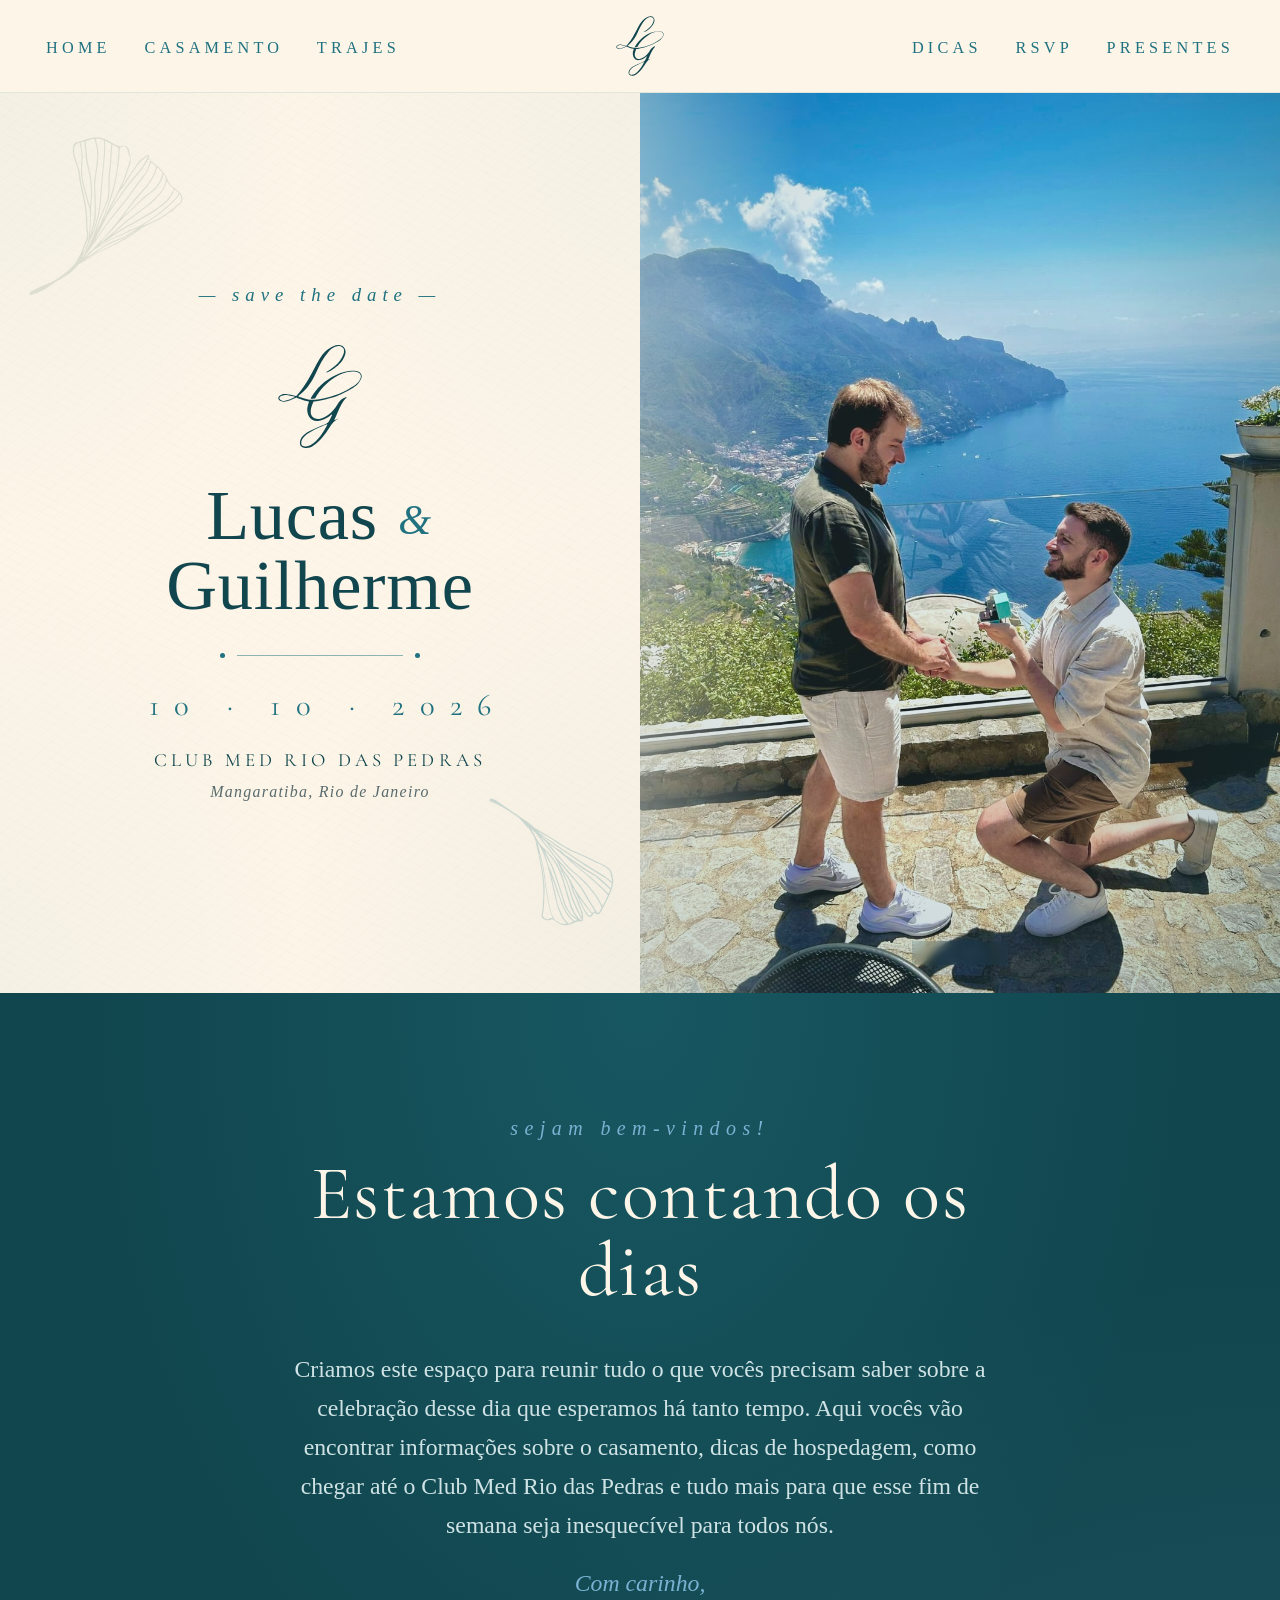
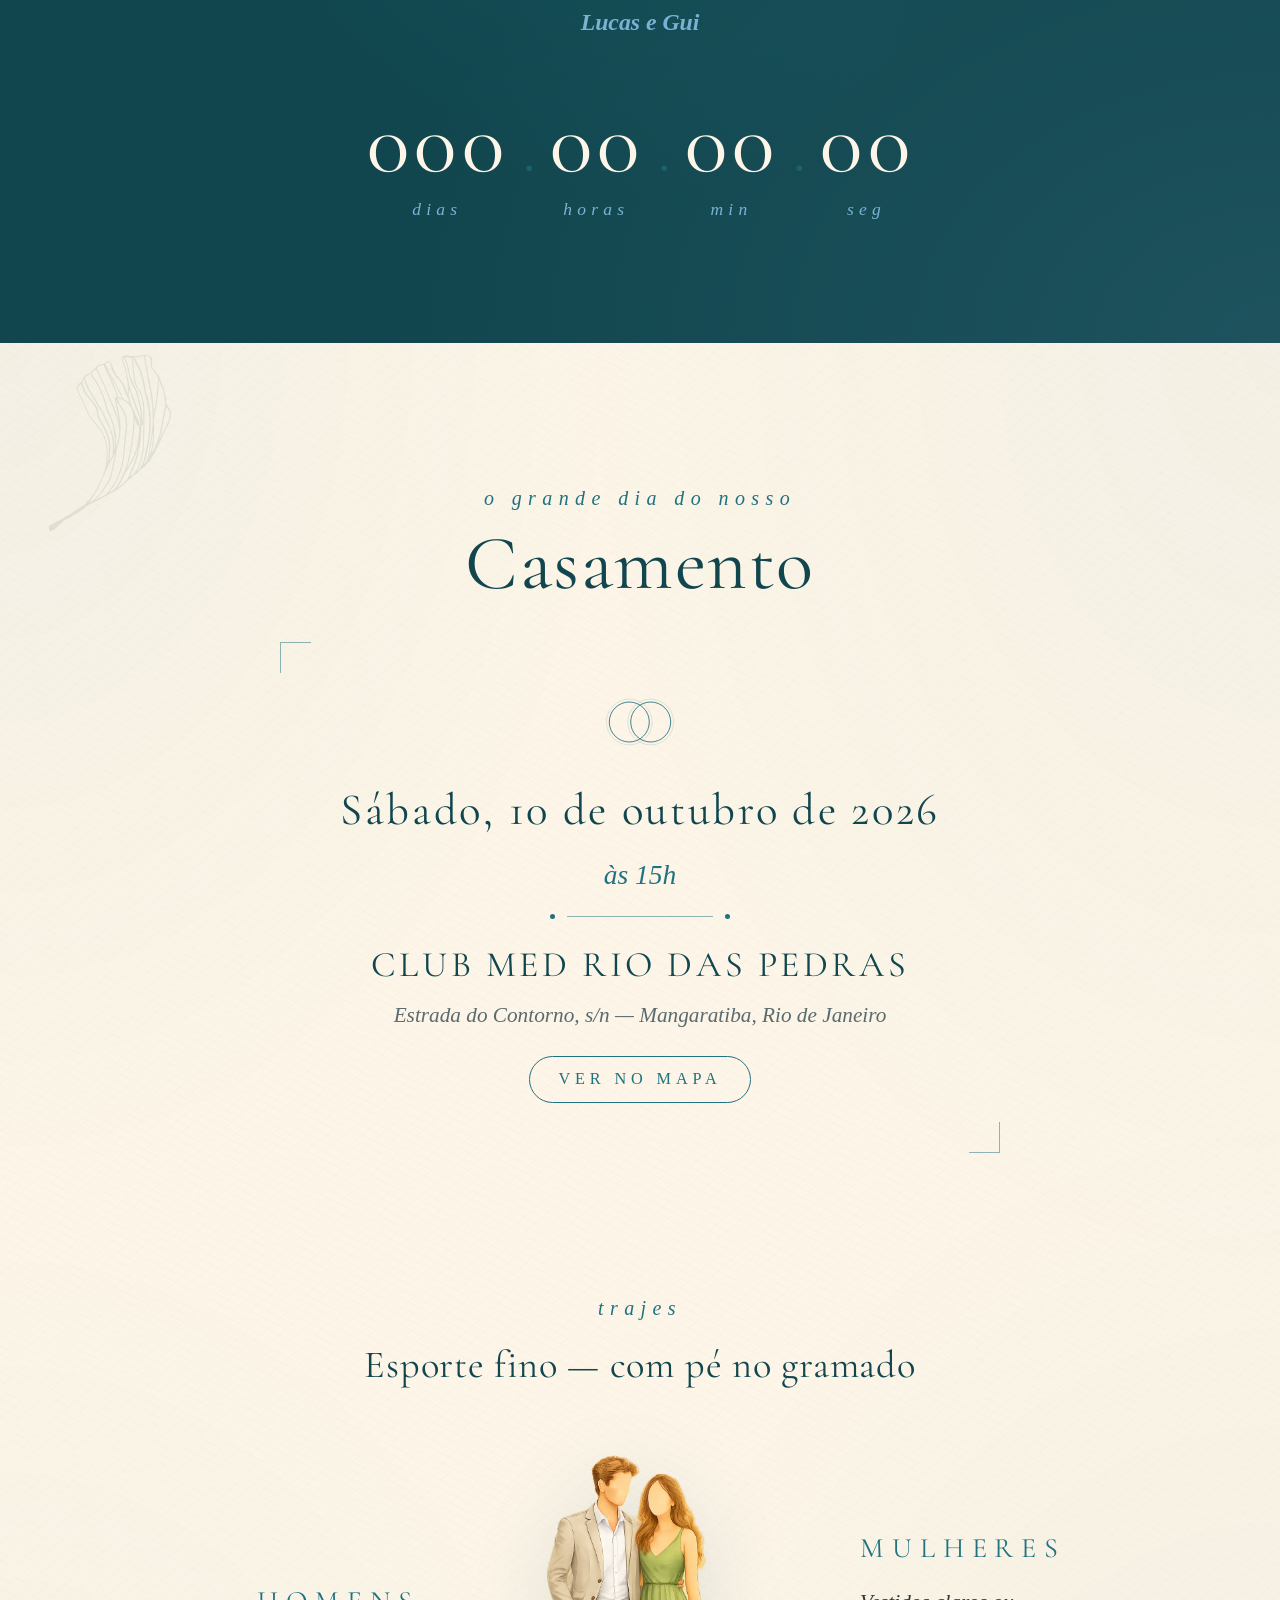
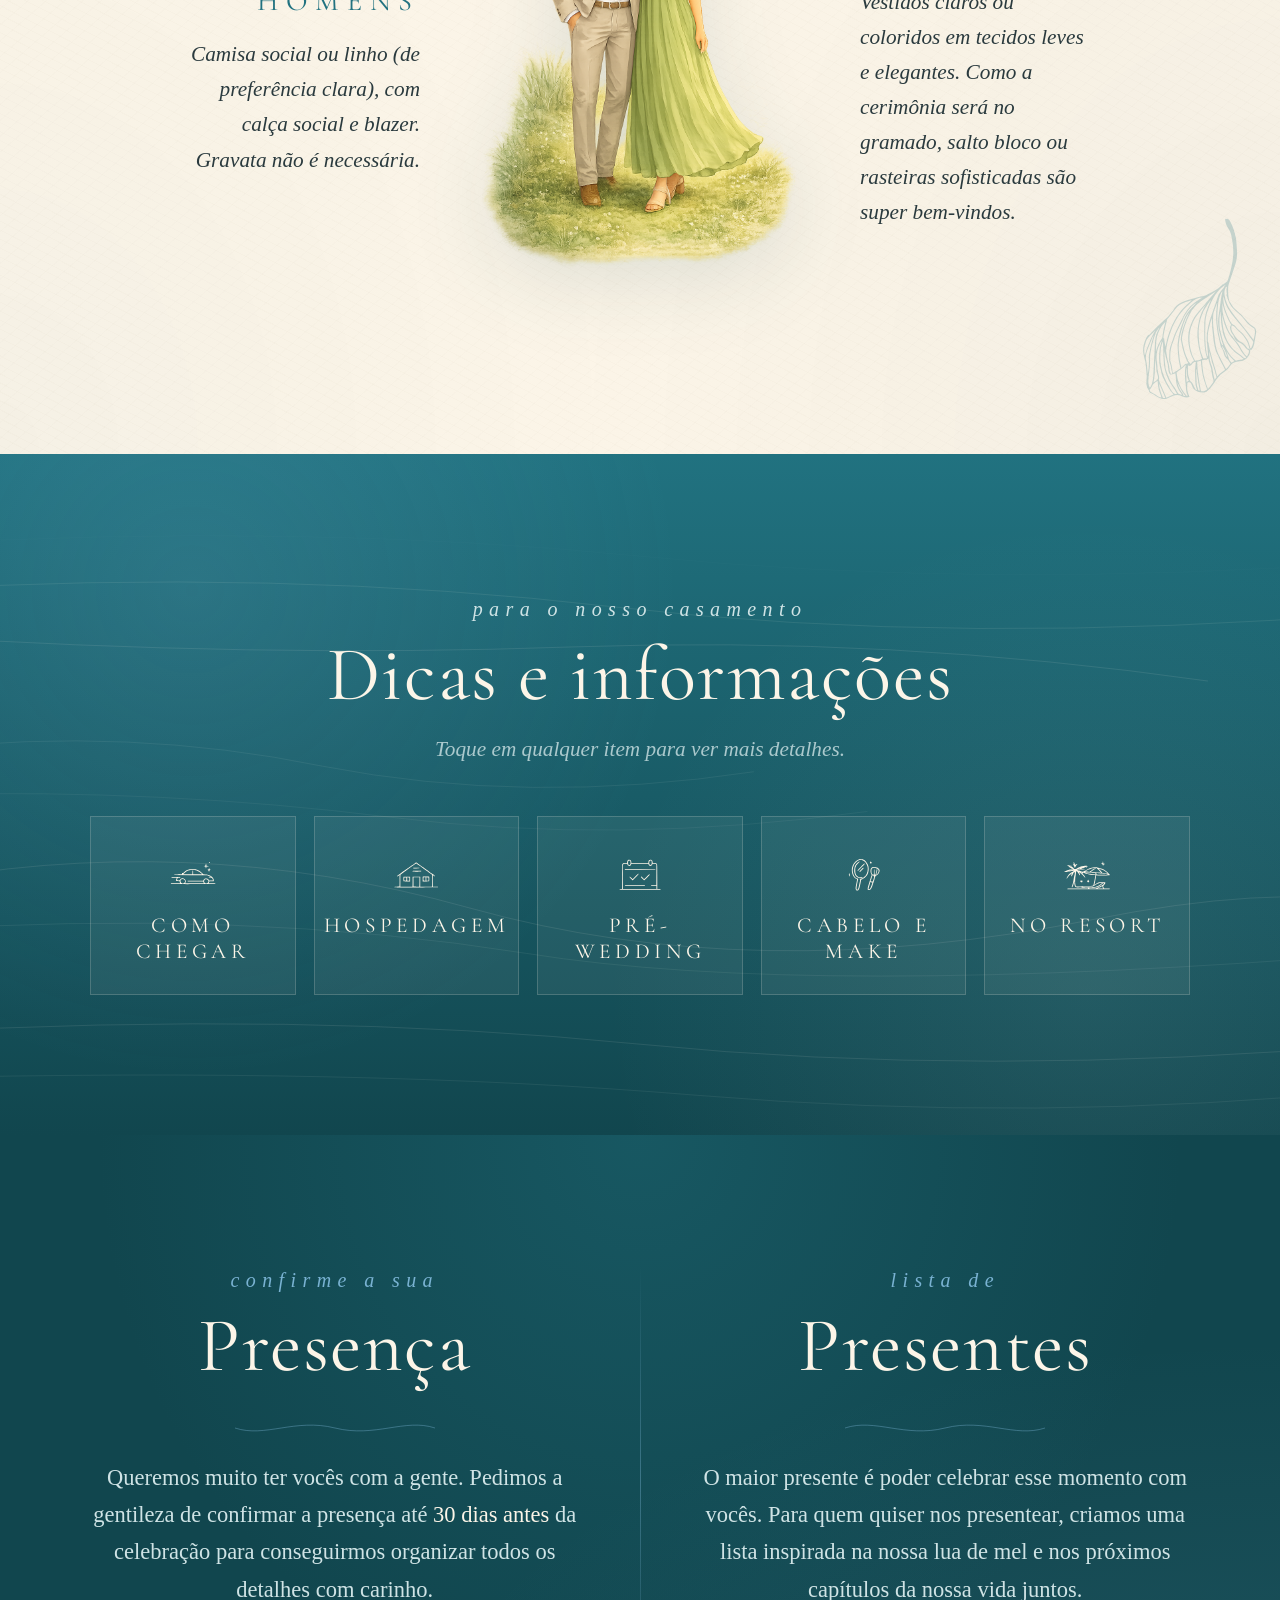
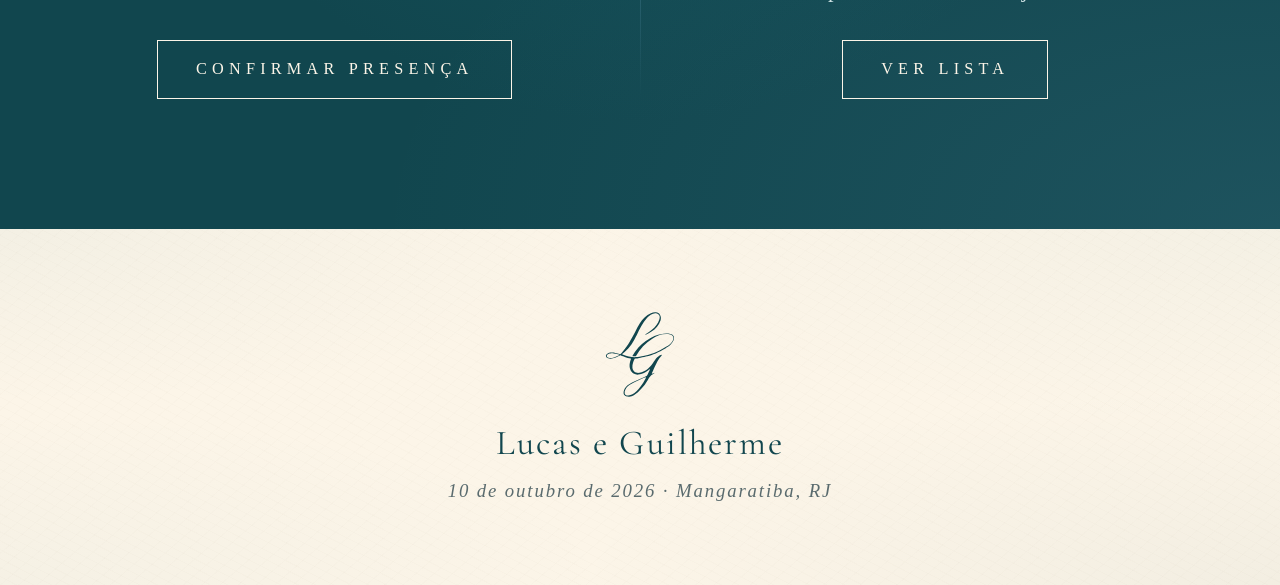
==== index.html @ 747adc63 "Trajes homens: blazer passa a fazer parte do traje Ajusta texto para "calca social e blazer"; blazer" ====
<!DOCTYPE html>
<html lang="pt-BR">
<head>
<meta charset="UTF-8">
<meta name="viewport" content="width=device-width, initial-scale=1.0">
<meta name="robots" content="noindex, nofollow">
<title>Lucas e Guilherme · 10.10.2026</title>
<link rel="preconnect" href="https://fonts.googleapis.com">
<link rel="preconnect" href="https://fonts.gstatic.com" crossorigin>
<link href="https://fonts.googleapis.com/css2?family=Cormorant+Garamond:ital,wght@0,300;0,400;0,500;0,600;0,700;1,300;1,400&family=Italiana&display=swap" rel="stylesheet">
<link rel="stylesheet" href="styles.css">
</head>
<body>

<!-- ============== NAV ============== -->
<nav class="nav">
  <div class="nav-inner">
    <div class="nav-left">
      <a href="#home">Home</a>
      <a href="#casamento">Casamento</a>
      <a href="#trajes">Trajes</a>
    </div>
    <a href="#home" class="nav-monogram" aria-label="Lucas e Guilherme">
      <img src="imgs/monogram.svg" alt="LG" class="nav-mono-img">
    </a>
    <div class="nav-right">
      <a href="#dicas">Dicas</a>
      <a href="#rsvp">RSVP</a>
      <a href="/presentes">Presentes</a>
    </div>
  </div>
</nav>

<!-- ============== HERO (split layout: texto à esquerda, foto à direita) ============== -->
<section id="home" class="hero">

  <div class="hero-text paper">
    <svg class="leaf hero-leaf-1" viewBox="0 0 177.8 148.1" aria-hidden="true"><!-- Generator: Adobe Illustrator 30.1.0, SVG Export Plug-In . SVG Version: 2.1.1 Build 136)  -->
  <path fill="currentColor" d="M99.5,0c4.4.3,10.3,2.7,13.8,5.8l7.7,6.9c4,3.6,9.3,1.2,11.3,4.4s1.1,3.8,1.1,5.1-.4.6-.5.7.3.3.4.4c.3,5.7.4,7.8-2.5,12.9l-5.3,9.1c-1,1.7-2.1,3.4-3.2,5l-4.1,6c1.8-1.1,3-2.5,4.3-3.9l3.5-3.6,4.7-4.5,6.2-6c2.4-2.3,5-4.5,8-6l4.9-2.4c.9-.5,2.7-.4,2.9.6-.2,1.4-1.4,3.3-.4,4.6l6.4,7.7c2.1,2.5,3.5,5.5,5.1,8.3s2.1,4.8,2.4,7.3c1.2,9.6,6.8,10.6,10.7,18.3l.7,2.2v2.6c-.3,2.1-1.4,4.8-3.7,5.7s-4.8,2.4-7.1,3.8-4.3,2-6.5,3.1c-7.3,3.6-15,5.5-22.9,7s-8,2.4-11.9,4.1c-9.3,4.1-20.9,7.9-30.8,10.2l-9.1,2.1c-5,1.2-9.8,2.6-14.7,4.5s-7.3,2.6-11.1,3.8-3.1,1.3-4.5,2.2l-5.4,3.7c-5.1,3.4-18.4,6.9-25.9,10.3-6.7,3-13.6,4.9-20.9,5.4-1,0-2.1.6-3,0-.4-.6.7-2.9,2.2-3.3,5.1-1.5,10.1-2.5,15.3-3.6l7-1.4c2.7-.5,5.3-1.4,7.8-2.4l5.5-2.4c2.2-.9,4.2-2,6.2-3.1,4.1-2.2,9.8-5.8,12.6-9.5s2.6-3.1,4-4.7,1.4-2.1,2.1-3.1l6.6-10.1c.8-1.3,1.6-2.7,2.2-4.1s.5-3.8.7-5.8c.8-8,2.8-13.7,3.4-22.3s.4-17.1.4-25.8.2-6.5.4-10.1l.4-6.2-1.2-9.8c-.5-4.2-.8-8.1.4-12.2s2.5-5.8,5.4-6.1c5.2-.7,10.2-.4,15.1-1.6h2.6ZM84.6,76.6l1.9-8.3.9-4.8,2.3-13.1c1.4-7.8,5.8-16.6,8.2-24.8l1.3-4.7c1-3.7,1.7-7.4,1.6-11.2l-.3-8.2c-1.4-.2-2.9-.2-4.4,0l-4.8.7c0,.5-.5,1.3-.6,1.8l-1.4,11.5c-.8,6.5-.7,12.8-.6,19.3s-.7,12.6-1.8,18.9-3,10.7-4.3,16.1l-2,8.5-1.3,4.8-1.9,8c-.7,2.8-1.8,5.3-2.2,8.2,4-7.8,7.6-14.3,9.4-22.7ZM77.4,97.8c2-2.4,3.3-4.9,4.7-7.5s3.4-6,4.9-9.2,3.2-6.9,4.3-10.5l4.3-14.9,6.1-19.6,3.4-11c2.1-6.6,3.9-13.1,4.7-20-2.2-1.7-4.9-2.9-7.8-3.2-.4,7.5.8,10.6-1.3,18.1s-2.2,8.4-3.8,12.5c-7.8,19.5-5.7,20-9.7,38.7s-2.7,11.6-5.1,17.1l-4.6,9.6ZM80.8,65.2c0,1.7.3,3.2.5,4.9l1.4-5c.7-2.4,1.4-4.6,2-7,2-8.3,2.9-16.7,2.7-25.3s-.3-9.9.3-14.9l.9-7.9.9-7.8-3.7.3c-.5,3.8,0,7.8-.6,11.4s-2,9-3.3,13.5-.8,3.7-1.2,5.5c-1.1,5-1.1,8.5-.9,13.6l1,18.7ZM68.4,110.2c1.3-1.8,2.5-3.4,3.4-5.3,2.8-6.8,4.7-13.8,6.3-21s2.6-8.9,1.7-16.5l-.3-2.4-.4-8.4-.3-6.5c-.2-4.2-.6-8.2-.1-12.4s1.6-8.7,2.7-13c1.8-6.8,3.3-11.2,3-18.4s0-2.3,0-3.7c-.8,0-2.1,0-2.9.3-4.9,2-5.1,9.6-4.7,14.1s.7,7.4,1.3,11.2,0,4.7-.2,7l-.4,8.2c0,1.9,0,3.7,0,5.6.2,11.1.4,24.6-2.2,35.4-1.1,4.7-1.4,9.3-1.9,14s-2.4,5.9-4.1,8.4-3.8,5.7-5.6,8.9c2-1.5,3.2-3.5,4.7-5.5ZM69.3,112.3l3.7-4.6c.7-.9,1.2-1.8,1.9-2.7l2-2.7,2.1-3,8.3-13.3,4.9-7.3,5.5-8.1c2.6-3.8,4.5-7.7,5.5-12.2l3.1-13.9c.6-2.8,1.6-5.3,2.6-7.9,3.1-8.9,4.6-16.8,7.6-25.9-1.7-1.8-3.6-3.6-5.6-5.1-.8,5.9-1.9,11.2-3.7,16.6l-2.7,8.6-2.1,6.5-1.7,5.3-6.1,20.9c-2,6.8-3.5,12.1-6.7,18.5l-1.3,2.5-4.6,8.3c-3.2,5.8-8.5,12.2-12.1,17.9-.8.7-1.4,1.4-2.1,2.3l-6.1,7.4c2.9-1.5,4.4-4.2,6.2-6.5l1.2-1.6ZM83.6,95c4.2-4.9,7.9-9.7,11.4-14.9l8.3-14,5.6-10.4c3.1-5.8,5.6-11.9,7.8-18.1l1.8-5.4,1.4-4.3,2.6-8.3c.8-2.5.5-3.7-1.3-5.2l-3.6-2.9c-1.2,3.5-2.2,7-3.1,10.6s-2.7,9.5-4.2,14.2l-2.4,7.5c-.5,1.6-.8,3.3-1.2,5l-1.7,7.8c-.7,3.3-1.5,6.6-3.2,9.6s-1,1.9-1.6,2.8l-7.6,11.1-7.4,10.9c-.3,1.5-1.8,2.3-1.7,3.9ZM107.8,67.2c.5-.6.9-1,1.3-1.5,1.6-1.7,2.7-3.8,4.3-5.6l2.7-3.2c4.7-5.6,11.2-16.9,14.8-23.5s1.4-4.9,1.3-7.5c-.2-4.7.4-2.5-.7-7.2s-4.5-2.3-6.9-2.5c-1.4,5.9-3.2,11.3-5.1,16.9-4.1,12.3-9.1,23.5-15.8,34.6l-1.2,1.9-5.7,9.4-4.5,7c1.9-1.7,3.2-3.8,4.6-5.8s3.1-4,4.8-6l2.2-2.6,3.6-4.3ZM101,77.2l10.9-10.1,3.4-3.1,8.8-7.8c7.3-6.5,23.6-17.2,27.3-25.7-5.5,2.3-8.9,4.6-13.2,8.1-2.1,2.5-4.5,4.3-6.8,6.6l-11,11-6.6,5.5-6,7.1c-2.4,2.8-4.7,5.4-6.8,8.3ZM84.7,100.3l7-6.8c3.3-3.4,6.9-6.3,10.6-9.3l5.4-4.4,10-8,1.8-1.5,7.7-6.9,6.8-6.2,7.2-6.2c5.9-5.1,6.7-6.2,10.6-12.9s-.3-1.7-.8-4.1c-1.1,1.6-2.3,3.4-3.8,4.7l-5.3,4.8-13.2,10.7c-7.9,6.4-20.7,17.7-27.7,24.7l-2.4,2.4c-1.1,1.1-2.3,2.2-3.2,3.4l-5.1,6.6-3.3,4.1-3.4,4.3c-1.3,1.7-2.9,3.1-3.8,5.1,1.8-1.6,3.4-3,5.1-4.7ZM76.3,113.4l7-5,6.2-4.4c4.2-3,8.3-5.8,12.2-9.1l6.4-5.4,10.6-9,4.1-3.6c2.8-2.4,5.5-4.7,8.4-6.9l7.1-5.3,1.6-1.2c5.2-3.9,7.5-5.8,11.8-10.7,2.5-3,4.4-6.1,5.8-9.9l-4.4-4.9c-3.8,6.7-4.9,8.5-10.6,13.4l-4.3,3.8-10.5,9.4c-5,4.5-9.9,8.7-15.1,12.9l-5.5,4.4-7.6,6.1c-1.9,1.5-3.7,3.1-5.5,4.8l-10.1,9.8-11.6,10.5-2.6,2.4c-1.8,1.7-3.6,3.3-5.4,5.2,1.2-.4,2.4-1,3.2-1.9,3.7-3.6,3.5-1.7,8.6-5.3ZM114,86.6l8.1-4.6,9.6-6.1c2-1.3,4-2.5,6.1-3.7,5.1-2.9,10.6-4.4,15.5-8.3s7.2-7.9,9.4-12.7l-4.3-7c-.5.8-.7,1.4-1,2.1-2.3,4.5-5.3,8.2-8.9,11.7s-6.6,5.6-10.2,8.3l-4.4,3.3-5.8,4.5-11.5,9.8-4.2,3.6c.6-.2,1.1-.5,1.6-.8ZM87.1,108c.7-.3,1.2-.7,1.8-1l13.1-7,6.4-3.8c2.1-1.3,4.2-2.4,6.4-3.5l6.8-3.3,7.6-3.5c1.2-.5,2.3-1,3.5-1.6l4-1.8c5.8-2.6,11.2-5.7,16.4-9.5s6.4-5.1,8.7-8.6,4.7-6.3,1.8-11.8l-2.5,4.4c-2.4,4.2-7.2,8.7-11.6,10.8l-4.8,2.3c-3.5,1.7-6.8,3.3-10.1,5.3l-10.3,6.5-8.8,5-3.3,2.1-7,5c-3.6,2.6-6.9,5.4-10.6,7.8s-6.9,4.4-10.1,7.1l2.7-1ZM104.5,101.4l10.6-3.6,16.4-5.2c6.8-2.2,13.3-4.6,19.9-7.3s9.7-4.8,15.3-10.2,2.6-3.5,3.6-5.4c-1.3-1.6-2.6-3-3.3-4.9l-1.5-4c-1.6,2.7-3.3,5.3-5.4,7.7-4,4.4-13.7,10.9-19.1,13.3l-8.9,4.1-15.7,7.3c-2.6,1.2-4.9,2.7-7.4,4.1l-12,6.9,7.5-2.8ZM113.9,103.4c5.5-1.4,7.7-1,13.4-2.8l5.7-1.7c2.8-.9,5.4-2.2,8.2-3.3s5.5-1.9,8.1-3.4l5.9-3.2c2.6-1.4,5.1-2.6,7.6-4.1,5.3-3.2,8.1-4.4,12.3-9.4-1.1-1.7-2.3-3.2-3.7-4.6-.9.8-1.1,2-1.8,2.9-3.7,4.4-8.1,8.3-13.3,10.8s-12,5.2-18.4,7.3l-25.6,8.2-9.1,3.1c-5.5,1.9-8.3,3.7-13.4,5.5s-5.3,1.6-7.5,3.3c6.2-2.1,12-4.2,18.3-5.4s5.6-1.1,8.5-1.8l4.9-1.2ZM131.4,100.8c2.2-.3,4.2-.5,6.4-1l8.2-1.8c5.1-1.1,13.6-4.6,18.3-7.1l10.1-5.4c2.1-1.1,2.7-6.9,1.2-8.9-2.6,2.8-5.5,5.2-8.8,7.2l-8.6,5-5.7,3c-3.7,1.9-7.3,3.6-11.2,4.9s-4.5,2.2-7.5,3l-2.6,1.1ZM69.1,120.2l17.1-6.6c2.4-.9,4.7-1.6,7.1-2.2l4.2-1.1c5.2-1.3,10.3-.5,16.6-3.8,3.7-1.9,7.2-2,10.7-3.6-1.7-.1-3.1.2-4.6.4l-3.5.6-11.4,2.7-2.2.4c-4.3.8-8.5,1.8-12.7,3.1l-6.8,2.3-7.9,2.9-8.6,5.3c.6,0,1.2-.2,1.9-.4ZM63.2,123.7c1.9,0,3.3-1,4.8-1.6l9.4-3.3c4.7-1.6,9.4-2.6,14.3-3.7l6.2-1.5c4.4-1.1,8.5-2.5,12.8-3.9s8-2.8,12.1-4.6c-5.7.8-8.9,3.6-14.7,4.7s-2.2.6-3.4.7c-5.5.5-10.6,1.7-15.9,3.4s-8.2,3.1-12.4,4.7l-7.3,2.7c-2,.8-4,1.5-5.8,2.4Z"/></svg>
    <svg class="leaf hero-leaf-2" viewBox="0 0 157.9 91" aria-hidden="true"><!-- Generator: Adobe Illustrator 30.1.0, SVG Export Plug-In . SVG Version: 2.1.1 Build 136)  -->
  <path fill="currentColor" d="M6.2,0c.8.3,1.8.4,2.9.5,2.6.2,5.1.8,7.7,1.2l10,1.5,5,.7,10.3,1.7c3.2.5,6.5.7,9.7,1.6s3,1.1,4.7,1.2l4.3.4,13.4,1c2.2.2,4.4.4,6.5.7l5.6.8c6.5.9,13,1.3,19.7.9l2.9-.2,7.1-.3h16.4c4.7-.2,13.8-.5,17.1,3.6s3.3,4.1,4.8,6.4,2.7,8.7,2.8,10.5l.5,9.4c.3,6.1-.2,5.6-.2,11.1s-.2,3.7-.3,5.6-1.6,3.3-3.6,3.1l-2.1-.2c-.3,1.4-.5,2.5-.8,3.8s-1.7,2.6-3,2.3c-2.5-.5-4.5-1.8-6.5-3.2-5.3-3.7-10-7.9-14.9-12s-4.2-3.6-6.8-5c1.8,2.3,3.8,4,6,5.8,3.1,2.5,5.9,5,8.7,7.8s3.1,2.9,4.7,4.3c2.6,2.2,4.3,5.4,5.3,8.7-.8,1.4-2.1,1.7-3.2,2.5-6.3,4.5-7.6,11-16.4,11.6-2.1.1-4.2-.4-6.3-.7s-1.2-.1-1.7-.3c-2.9-1.1-2.9,1.3-5.8,3.1s-6.9.8-8-1.7-.6-2.9-1.1-4.2c-1.5-4.4-3.4-8.4-5.2-12.7s-4.6-10.3-7.6-15.2-7.3-11.6-11.6-17.1l-4.9-6.3c.2-.4,1.1-.4,1.3,0l5.6,7.1c1.4,1.8,2.6,3.6,3.9,5.4,2.7,3.8,5.1,7.6,7.5,11.5s3.9,7.2,5.6,11.1l3.8,8.7c1.6,3.7,2.9,7.3,3.9,11.2.3,1.1,2.1,1.3,3,1.5,4.1.8,4.2-2.3,7.4-4.1-3.3-2.7-6-5.5-8.5-8.8l-7.5-10.1c-4.5-6.1-8.6-12.2-12.8-18.6s-5.2-7.6-8.3-11.2l-4.2-4.9-.6.4c-.2.1-.9-.1-1-.3l-4.1-5.3c-5.5-7.1-7-8.9-14.8-13.4s-1.8-.7-2.8-1.1c-5.6-2.3-10.8-5.1-16.9-6.3s-15.7-1.9-23.6-2S.2,4.3,0,3.4v-1.9C1.8-.1,1.7.7,2.9,0h3.4ZM130,13h-2.3s-4.1,0-4.1,0h-12.6c-4.9.2-9.6.8-14.5.5s-7.2-.5-10.9-1l-8.4-1.2c-1.4-.2-3.1-.3-4.6-.4l-5-.3c-2.5-.2-4.8-.4-7.4-.4,3.5.9,6.7,1.8,10.2,2.2l5.7.7,8.5,1.4,10.5,1.5c12.2,1.8,24.3,3.3,36.6,4.4l8.4.8c4.7.4,9,1.4,13.6,2.4-.4-1.4-1.4-2.3-2.2-3.4-1.2-1.7-4-5.6-6-6.2-6.1-1.7-9.5-1.4-15.6-1.2ZM141.1,72.2c-3.7-2-15.1-11.3-17.8-14.2l-8.6-9.3c-.6-.6-1.2-1.5-1.8-2l-2.3-2-15.3-12.7c-2.2-1.9-4.4-3.4-7-4.8l-9.6-5-7.7-3.6c-5.5-2.5-10.9-6.1-17.6-7.4.5.6.9.8,1.5,1.2,4.5,3.1,8.7,6.1,13.6,8.7s13.9,4.3,21.9,9.1,10.5,7.2,14.9,11.9l14.1,15.3,3.3,3.7c4,4.4,9.2,9.1,14.7,11.6s3.9,1.4,4.5,1.1.8-.9.6-1.1l-1.4-.7ZM154.4,25.2l-7.4-1.6c-2.7-.6-5.6-.9-8.5-1.1l-7.2-.6-8.2-.8-12.3-1.5-25-3.8-2.2-.4-7-1.1-11.3-1.7c2.9,1,5.8,1.7,8.8,2.5l10,2.1c1,.2,2.2.5,3.2.4,4.6-.4,8.4,2,11,2.4l19.8,3c7.6,1.2,14.7,1.2,21.8,2.9s10.2,2.6,15.5,4.6l-1-5.5ZM149,56.5c1.1.7,5,3.5,6,3.3s.9-6,.9-7.1c-3.8-3.2-7.7-6.2-12.2-8.4l-7.1-3.5c-4.4-2.1-8.9-3.7-13.6-5.1l-5.7-1.7c-3.4-1-6.8-1.7-10.2-2.8s-6.4-2.5-9.6-3.8l-10.4-4.2c-7.8-3.1-13.2-7.6-21.8-8.9l4.2,2.3c.4.2.7.7,1.3.7l6.3,2.8,6.8,3.5,3.6,2c2.3,1.3,4.8,2,7.3,2.9,3.7,1.3,7.1,2.8,10.7,4.3l7.1,3.1c4.3,1.9,8.5,3.5,12.7,5.7l2.2,1.2c1.1.6,2.2,1.2,3.2,1.9l10.2,6.9,8.1,4.9ZM156.4,44.2l-.3-6.1c-6.1-2.3-12.1-4.3-18.3-6l-11.1-3-14.2-3.4-7.7-2.2-7-1.9-13.1-3.1-7.5-1.6c2.6,1.5,4.9,2.7,7.5,4s3.2,1.3,4.9,2l9.6,3.9,7,2.8c5.7,2.3,19.2,4.6,27.8,8.7l7.8,3.7c5.2,2.4,9.6,5.5,14.1,9.1.3-2.5.6-4.6.5-6.9ZM119.3,77.5c-2.4-2.1-4.7-3.8-6.6-6.2l-6.1-7.4-9.5-11.8c-2.6-3.2-5.1-6.3-7.9-9.4s-1.1-1.4-1.7-2.3-1.8-1.5-2.5-2.4-1.5-1.9-2.4-2.7l-3.3-3.3c-4.3-4.3-8.8-8.1-14.2-11.2.9,1.5,2.2,2.7,3.4,4.1l8.8,10.4c3.4,4,6.4,8.1,9.3,12.5s7.7,11.7,11.9,17.5l7.6,10.4c2.6,3.5,5.5,6.8,9.2,9.2s3.9,1,5.7,1.5c2.7.7,7.4-.2,9.4-2.3-4.5-1.3-8-3.6-11.4-6.6ZM156,36.7v-4.6c-5.5-2-10.9-3.5-16.6-4.9s-5.2-1.1-8-1.3c-5.7-.5-11.2-1-16.8-1.9s-5.8-1.1-8.9-1.4c3.1,1,6.1,1.9,9.3,2.6l15.7,3.7,5.3,1.4,11.4,3.4,4.1,1.4,4.5,1.6ZM137.6,74.4c-3.3-1.5-6.1-3.3-8.8-5.5s-2.7-2.1-3.8-3.4l-5.8-6.2-10.4-11.6c-6.7-7.4-14.8-14.8-23.9-18.9s-5.6-2.5-8.6-3.1l13.1,9.8c4,3,7.3,6.7,10.8,10.3l12.2,12.5,1.5,1.6,5.7,6c.5.5,1.2,1.1,1.8,1.6,4.7,3.8,10.2,6.8,16.2,7ZM138.9,75.8c-5.3-.3-9.6-1.7-13.7-4.3-3.1-1.7-5.6-3.8-8-6.4l-5.2-5.6c-.5-.6-1-1-1.5-1.6l-13.7-13.8c-2.7-2.7-5.2-5.2-8.1-7.7s-3.4-2.4-5.1-3.7-4.6-3.5-7.1-5.1c1.4,1.6,3,2.9,4.5,4.5l3.6,3.8c1.5,1.5,2.9,3,4.6,4.2,2.8,2.1,5,4.5,7.5,7l16,15.8,1.5,1.6c5.9,6.1,13.6,11.7,22.1,13.7l2.5-2.4ZM149.7,62.1c.2-.7.4-1.3.5-1.6s.9-.4,1.5-.6c-2.3-1.7-4.8-3.1-7.4-4.6-6.7-3.8-13.6-9.4-19.6-12.5s-8.3-3.8-12.6-5.6l-3.4-1.4-2.3-1c-3.7-1.7-7.3-3.4-11-4.6,4,3.2,8.3,5.7,12.5,7.6s2.7,1.4,3.8,2.4,1.6.8,2.3,1.3l8.2,6.1c2.6,1.9,5.4,3.3,8.2,4.8l6.1,3.3c4.3,2.4,8.5,4.7,13.2,6.5ZM133.7,62.3l-3.7-3.6c-.3-.3-.5-.5-.8-.8l-3.4-2.8c-2.3-1.9-4.7-3.7-6.7-6l-4.4-4.9c-2.1-2.4-4.9-3.9-7.7-5.4l-4.5-2.5c1,1,1.9,1.9,3,2.7,5.1,4,9.8,8.2,14.1,13.2s7.9,7.9,13.6,12.6,5.2,4.2,8.3,6c-2.2-4.4-4.3-5.1-7.7-8.5ZM133.1,82l2.4-2.8c-3.3-1.2-6.3-2.1-9.2-3.8s-7.5-5-10.8-8.2l-11-10.6-8.1-7.9-2.8-2.8c.9,1.5,2,2.5,3,3.8l8.6,10.6c1.2,1.5,2.4,2.8,3.5,4.4,2.7,3.6,5.4,6.9,8.9,9.8s2.6,2.1,3.9,3.3c2.6,2.4,5.8,3.8,9.1,5s1.6,0,2.4-.8ZM148.1,65.9c1.1-.3,1.3-1.9,1.4-2.6-2.8-1.2-5.5-2.1-8.2-3.6l-11.7-6.4c2,2.2,4.2,3.8,6.4,5.6s5.1,3.9,8,5.7,2.7,1.6,4.1,1.3Z"/></svg>

    <div class="hero-text-inner">
      <p class="hero-eyebrow">— save the date —</p>

      <img src="imgs/monogram.svg" alt="LG" class="hero-mono-img">

      <h1 class="hero-names">Lucas <span class="amp-display">&amp;</span> Guilherme</h1>

      <div class="hero-rule">
        <span class="dot"></span>
        <span class="line"></span>
        <span class="dot"></span>
      </div>

      <p class="hero-date">10 · 10 · 2026</p>
      <p class="hero-place">Club Med Rio das Pedras<br><span class="hero-place-sub">Mangaratiba, Rio de Janeiro</span></p>
    </div>
  </div>

  <div class="hero-photo">
    <div class="hero-slide is-active" style="background-image:url('imgs/hero.jpg')" role="img" aria-label="Lucas e Guilherme em Ravello, Itália"></div>
    <div class="hero-slide" style="background-image:url('imgs/hero2.jpg')" role="img" aria-label="Em frente à Torre Eiffel, Paris"></div>
    <div class="hero-slide hero-slide-louvre" style="background-image:url('imgs/hero3.jpg')" role="img" aria-label="No Louvre, Paris"></div>
    <div class="hero-slide hero-slide-couple" style="background-image:url('imgs/hero4.jpg')" role="img" aria-label="Em Londres"></div>
    <div class="hero-photo-overlay"></div>
    <div class="hero-dots" aria-label="Navegação do carrossel">
      <button class="hero-dot is-active" data-i="0" aria-label="Foto 1"></button>
      <button class="hero-dot" data-i="1" aria-label="Foto 2"></button>
      <button class="hero-dot" data-i="2" aria-label="Foto 3"></button>
      <button class="hero-dot" data-i="3" aria-label="Foto 4"></button>
    </div>
  </div>
</section>

<!-- ============== WELCOME + COUNTDOWN ============== -->
<section class="welcome dark">
  <div class="welcome-inner">
    <p class="kicker">Sejam bem-vindos!</p>
    <h2 class="section-title light">Estamos contando os dias</h2>

    <p class="welcome-text">
      Criamos este espaço para reunir tudo o que vocês precisam saber sobre a celebração desse dia que esperamos há tanto tempo. Aqui vocês vão encontrar informações sobre o casamento, dicas de hospedagem, como chegar até o Club Med Rio das Pedras e tudo mais para que esse fim de semana seja inesquecível para todos nós.
    </p>
    <p class="welcome-text welcome-text-italic">
      Com carinho,<br>
      <strong>Lucas e Gui</strong>
    </p>

    <div class="countdown" id="countdown" aria-live="polite">
      <div class="cd-block">
        <span class="cd-num" id="cd-days">000</span>
        <span class="cd-label">dias</span>
      </div>
      <div class="cd-sep">·</div>
      <div class="cd-block">
        <span class="cd-num" id="cd-hours">00</span>
        <span class="cd-label">horas</span>
      </div>
      <div class="cd-sep">·</div>
      <div class="cd-block">
        <span class="cd-num" id="cd-min">00</span>
        <span class="cd-label">min</span>
      </div>
      <div class="cd-sep">·</div>
      <div class="cd-block">
        <span class="cd-num" id="cd-sec">00</span>
        <span class="cd-label">seg</span>
      </div>
    </div>
  </div>
</section>

<!-- ============== O GRANDE DIA ============== -->
<section id="casamento" class="great-day paper">

  <svg class="leaf leaf-corner-tl" viewBox="0 0 147.8 146.9" aria-hidden="true"><!-- Generator: Adobe Illustrator 30.1.0, SVG Export Plug-In . SVG Version: 2.1.1 Build 136)  -->
  <path fill="currentColor" d="M120,0c1,1.1,7.4,3.3,9.1,3.8,3.7,1.1,7.9,0,12.5,2.8s2.1,6.3.9,9.5-.8,2.6,0,4c1.1,2.2,3.6,8.4,3.8,10.6l.7,12v4c0,2.3-.2,4.5-.4,6.8-.8.6-.8,1.3-.7,2.2.2,2.1,0,4.3.7,6.3s1.4,3.4.9,5.3-1.8,4.2-2.9,6.2-3.3,4.9-5.5,6.9-3.5,3.3-5.9,6.3-2.7,3.8-4.3,5.5l-8.1,8.7c-1.2,1.3-2.5,2.4-3.8,3.6-4.9,4.5-10.6,7.4-16.7,9.7s-8.4,3.8-12.7,5.8-6.5,3.5-10.1,4.7-9,2.2-13.5,3.3l-5.7,1.4c-3.4,1-6.8,1.5-10.3,1.9s-2.3.3-3.3.7l-7.2,2.7c-5.4,2-10.8,3.4-16.5,4.5s-4.4,1-6.4,2c-3.5,1.8-6.8,3.6-10.4,5.1s-3.3.2-4-1.3v-1.7c.7-2.7,3.3-3.1,6.1-3.5,8.1-1.1,18.4-3.9,26.2-6.5s10-2.7,10.9-4.5,1.4-.4,2-.7c4.1-2.5,7.6-5.5,10.9-9s6.7-7.4,9.7-11.3,4.9-6.5,6.9-12.1l2-5.7c2.2-6.1,3.4-15.1,1.8-21.6s-3.1-9.8-5.3-14.5-2-4.2-2.6-6.5c-1.5-5.5-1.2-10.7-2.1-15.2l-1-5c-.7-3.4-2.2-8.7.9-11.6s2.3-.9,3.3-1.5c2.2-1.3,3-3.4,5-4.7s6.8-2,7.7-2.4c2.4-1.2,4.4-2.5,6.8-3.8,3.9-2.3,4.1.4,9-1.5s2.6-.9,3.8-.7,2.1,1.8,2.2,2.9l.3,4.3.5,4.8c.6,5,5.1,9.8,5.8,17.9s-.3,4.3.5,6.6l2.3-7.2c.2-.8.4-1.8.5-2.6l1-9.1c.2-2.1.6-4.3.5-6.3l-.5-8.7c-.1-2.1,2.6-3.3,4-3.6h1ZM117.3,64.5v1c1.7-6.2,2-12.6,2.4-19.1s.5-9-.6-13.6-1.2-5-1.3-7.6c-.2-5.3.8-11.9.6-15.1l-.5-8.4c-1.1.3-1.8,1.5-1.6,2.7.5,4.1.6,8,.2,12.2l-.8,9.4c-.3,3-.5,5.9-.3,8.9l.2,2.5.8,10.6.4,6c.3,3.5.7,6.9.6,10.6ZM119.9,64.1c2.3-9.4,3.7-8.7,3.8-20.7,0-3.5-.9-6.6-2-9.8s-.4-6.4,0-9.6,1.3-8.7,2.3-13.1.9-5.7-.2-6.7-2.7-2-4.5-2.7c-.2,1.3-.1,2.3,0,3.4.9,8.9-.6,12.9-.2,20.8.2,2.9,1.6,7.4,2,11.6s-.1,7.2-.2,10.8c-.2,7.2-1.1,13.5-3,20.8.7-.5,1.2-1.3,1.4-2.2l.7-2.6ZM109.6,32.7c.2-4.2-1.6-9.1-3.5-12.8-2.7-5.4-2.8-8.9-3.1-14.9s-.2-2.4-1.1-2.7-2.2.3-3.2.6c0,1.2.3,2.4.5,3.6l2.7,12.7,2.2,10.2c.6,2.8,1.2,5.5,1.4,8.4l.6,3.2c1.5,1.5,2.8,3,4.3,4.8,1.6-5.9-1.3-5.2-.9-13.1ZM95.9,60.4c.9-3,.7-8.2,1-10.9l1.1-11c0-.4.6-1.2,1-1.3s.9,0,1.6,0c.2-2.8-.1-5.6-.5-8.4l-1.2-9.6c-.4-3.5-1.3-6.8-1.6-10.3s-.4-4-1.3-5.7l-3.3.2c-1.1,0-2.1.4-3.2,1,.2,2.3.4,4.2.7,6.4l.4,2.6.7,4.3c.6,3.3,1.1,6.5,1.4,9.9l.3,3.8,1.2,8.5.7,5.3.6,6.5.4,8.7ZM102.5,111.8l3.1-3.1c1.6-1.7,3-3.6,4.1-5.7l5.8-10.9c2.1-4,3.9-8,5.5-12.2s.7-1.7,1-2.6l1.8-5.6,1.5-5.3c1.3-4.4,2.1-8.8,2.3-13.4l.5-11.7c.1-2.3.2-4.5.5-6.7,1.2-8.9.9-16.9-1.4-25.6l-1.1-4.2c-.1-.4-.7-.9-1.1-1,.4,2,.7,3.6.3,5.5l-1.6,8.4-1.2,8.5c-1,7.4,1.2,8.7,1.8,12.8.9,6.2.3,13.4-1.5,19.3l-3.1,10.2c-.9,3-1.4,6.1-2.5,9.2s-1.3,3.4-1.7,5.1c-1.3,4.8-2.7,9.2-4.8,13.7s-5.3,10.4-9.4,14.8-.7.8-1,1.3c.7-.1,1.7-.4,2.2-.6ZM123.1,81.8c.4-1,.9-2,1.3-2.9,2.3-4.5,3.7-9.2,4.9-14.1l1.7-7.4c1.3-5.6,2-11.1,2.8-16.9.3-6.6,1.1-13.1,1.8-19.7l.6-6.2.7-6.5.2-2.2-5.2-.4c-1.4-.1-2.9-.5-4.3-.9,1,4.2,2.1,7.9,2.6,11.9.9,6.5.7,12.8-.2,19.3s-.4,7.3-.5,11.1c-.4,11.1-1.6,17.1-5,27.7-2.9,9-6.9,17.3-11.6,25.5-1.5,3.3-3.3,6-5.5,8.9,2.1-1.1,3.7-2.7,5.1-4.5l1.5-2.8,4-8.2c1.9-3.9,3.8-7.6,5.4-11.7ZM87.5,79.6c-.3,1.5-.8,2.9-.8,4.5l2-3.4c2.1-3.5,4-7.1,4.9-11.1s1.3-9.4.9-14.1l-.8-10-.7-5.8c-.6-4.7-1.2-9.3-1.6-14s-1.1-6.8-1.6-11-.7-4-.9-6l-.4-3.5-5.7,3,.9,3.5c.4,1.5.8,2.9,1.4,4.4,2.3,6.4,2.2,9.9,3,16.5s.6,6.3.5,9.6c-.3,10.7,2.4,12.2,1.2,26.9s-.5,3.4-.9,5l-1.2,5.5ZM139.4,44.9l3.7-9.7c.8-2.1,1.4-4.2,1.4-6.5s-2.4-6.7-3-8.2c-1.8-3.9,1.3-6.1,1.2-10.1s-2.4-3.4-4.4-3.9c-.2,1-.4,1.8-.5,2.8l-1.7,18.2-.5,5.7-.4,5c-.3,4.4-.7,8.6-1.6,12.9l-2.4,11.3c1.8-2.8,2.9-5.7,4.3-8.6s2.7-5.9,3.9-9.1ZM85.8,81.7l1.4-6.3c1.5-6.9,2.1-13.5,1.1-20.6l-.2-1.9-.6-4.3c-.6-3.7.2-8.6-.4-14.2l-.3-2.9c-.5-4.6-.8-9.2-2.3-13.6s-1.8-5.5-2.4-8.3-.6-.9-.9-.9c-1.3.2-4,.7-5.4,1.6-.2,2.2-.5,4.3-.1,6.5s.3,3.9.8,5.6l1.4,5.1,1.8,6.8c.8,2.9,1.4,5.8,2.4,8.6s1.8,7.6,2.3,11.6l.8,6.1c.4,2.8,1,5.4,1.1,8.2.2,6.2-.9,12.1-2.6,18,1.2-1.5,1.7-3.2,2.1-5.1ZM104.7,39.8l-.2-2.1c-.4-3.2-1-6.3-1.7-9.5l-2.6-11.9-1.4-7c-.2,1.8.3,3.5.6,5.3.6,3.3,1,6.5,1.4,9.9s1,8.8.9,13.3l2.9,2ZM76.7,93.5c-.4.9-.6,1.7-.9,2.5,1.8-1.5,3.3-3,4.8-4.6,2.9-8.8,3.6-9.8,4.4-19.1s-.3-6.8-.8-10.3l-2-13.4c-.4-2.9-1.6-5.6-2.3-8.4l-1.4-5.6-1-3.8c-1.9-7.3-3.6-11.1-3.1-19.4l-2.8,3c0,.9-.2,2.2,0,3.1l.6,5.6c.1,1.3.5,3.1,1.1,4.3l2.7,5.8c6.5,14,.5,13.2,3.1,22.7s1.9,8,2.6,12.1.5,9.7-.7,14-2.4,7.7-4.1,11.6ZM73.3,97.7c2-3,3.2-6.5,4.5-10.1,3-8.5,3.5-13.5,1.9-22.7s-1.7-7.2-2.6-10.8-.3-3.1,0-4.6l.4-4c.6-5.4-2.2-10.5-4.5-15.2s-2.5-8.5-2.9-14.8c-2.7,0-4.4,2.3-4.4,5s0,2.1.2,3.1l1.7,8.6c.3,1.5.4,3,.6,4.5l1,8.2c.1,1,.3,2.3.7,3.2l4.6,10.5c.8,1.7,1.3,3.5,1.9,5.3,3.5,9.7,2,19.5-1.4,28.9s-1.3,3.1-1.7,5ZM129.6,86.2c2.6-4,4.4-8,6.4-12.1l5.3-10.7c3.9-7.8,3.1-3.6,4.2-13.6s0-8.8-.3-13.2l-.2-3.9-2,5.8c-1.8,5.2-3.7,10.3-6.1,15.2l-4.8,9.8c-1.4,2.9-2.7,5.8-3.5,8.9l-1.9,6.8c-1.7,6.2-3.8,12.3-7,17.9l-1.8,3.2c4.6-4.1,8.2-8.7,11.6-14ZM114.7,70.6c1.7.7,1.3-10.8,1.3-11.1l-.7-7.6-.2-2.9-.8-11.9-.3-3.4c-.9,1.8-1.2,3.5-1.7,5.3s-.4,1-.3,1.6c.7,3.2-.6,4.8.2,10.5l2.2,14.4c.1.7.2,1.5.2,2.1l.2,3.1ZM74.5,123.4c3.6-2.5,6.3-5.7,9.1-8.9l2.9-3.4c5.7-6.8,7.3-10.8,11.3-18.4l1.6-3c2.6-4.9,4.5-10,6.7-15.1s.8-2,1.2-3.1c1.4-4,3.8-9.7,4-13.6s-.5-9.3-1.6-11c-2.2-3.5-5.3-6.3-9-8.2,0,7.6,4.2,12.6,3.3,20.5s-1.9,9.7-3.8,14.3l-6.4,15.4-2.4,6.3c-1.6,4.2-4.6,10.2-7.4,13.8s-4.9,6.2-7.7,9.1-5.9,5.2-9.2,7.7c2,.1,5.1-.7,5.9-2.3l.5.3c.1,0,.6-.2.8-.4ZM58.7,125.2l-7,4.5,11.8-2.8c3.4-2.1,6.5-4.5,9.6-7.2s4.4-4.3,6.4-6.7c5.2-6.2,7.3-10.1,10.6-17.5,2.6-7.5,5.5-14.7,8.7-22.1s3.8-11.1,4-15.3c.2-7.3-3-11.3-3.5-18.5-.4,3.7-1,7.1-1.2,10.6s-.2,5.5-.6,8.3-1.3,7.6-2.6,11.4-3.4,8.6-5.9,12.6-1.7,2.6-2.4,4l-1.2,2.2-7,14.1-4.2,7.5c-1.1,2-2.5,3.9-4.1,5.5s-9.2,8-11.5,9.4ZM131.7,86.5c2.1-2.6,4.2-4.9,6.6-7.1s4.9-5.5,6.6-9c2.8-5.8,1.2-4.8-.2-10.5l-5.2,10c-2.2,4.2-3.8,8.5-6.2,12.6l-4.6,7.7c1.2-1.1,2-2.3,3.1-3.6ZM93.1,103.6c-.8,1.2-1.3,2.3-2.3,3.7,2.8-1.9,4.9-4.2,7.2-6.6,6.8-7.3,10.7-15.3,14.1-24.6s.5-4.4,0-6.8-.3-4.3-.6-6.5l-1.5,4.6c-1.2,3.6-2.5,7-4,10.4l-2.9,6.9c-1.4,3.2-3,6.2-4.6,9.2l-3.5,6.7-1.9,3ZM104,106.2c.8-1.3,1.7-2.5,2.4-3.8,1.8-3.4,3.5-6.8,5.1-10.3s1-2.8,1.4-4.3c1.3-4.7,2.6-9.1,4.3-13.7s.6-2.2.8-3.4l-2.1.9c-.9,1.9-1.5,3.7-2,5.7-1,3.7-2.4,7.1-4,10.5l-2.2,4.4c-2.5,5-5.1,10-8.5,14.5s-5.6,6.2-7.9,10c5.3-1.8,9.8-5.8,12.7-10.4ZM120.1,94.4c1.6-3.3,4.3-10.1,4.9-13.7-1.2,2.2-1.9,4.6-3.1,6.9l-4.4,8.8c-.9,1.9-1.7,3.6-2.5,5.6,1.5-1.6,4.3-6,5.1-7.7ZM47.6,128.4c-.7.6-1.3,1.1-2.1,1.9,4.3-.2,11.9-5.2,15.1-7.9l6.2-5.1c3.4-2.8,5.9-6.3,8-10.2l5.4-10.3.9-1.8,1.7-3.8-3.8,3.6-1.5,1.4c-2.3,2.2-4.4,4.6-6.5,7.1l-11.2,13.4-2.5,2.7c-2.2,2.3-4.5,4.3-6.8,6.4s-1.7,1.7-2.6,2.4ZM83.2,120.7c5-2.8,3.9-.9,7.8-6s4.2-5.2,6.5-7.9,7.2-10.9,8.7-14.7l-3.7,5.2c-4.9,7-12.4,11.7-17.3,17.5s-5.3,5.8-8.5,8.7c2.3-.5,4.3-1.5,6.5-2.7Z"/></svg>
  <svg class="leaf leaf-corner-br" viewBox="0 0 141.1 183.6" aria-hidden="true"><!-- Generator: Adobe Illustrator 30.1.0, SVG Export Plug-In . SVG Version: 2.1.1 Build 136)  -->
  <path fill="currentColor" d="M99.9,0c.2.2.6.4.9.5,2.5.7,4.4,2.1,6.3,3.8s5.2,2.2,7.8,1.8l8.9-1.2c1-.1,2.3.5,3.3.7s1.3.5,1.9,1c2.6,1.9,5,3.9,6.8,6.6,6.1,4.7,3.5,4.6,4.2,6.4s.3.7,1,3.1v3.1l-.9,3.1c-.7,2.4-1.7,4.6-2.2,7s-2.4,12.7-2.5,15.7v4.5c-.1,0-.2,2.6-.2,2.6,0,6.6-2.9,12.3-6.9,17.3s-3.8,3-5.9,4.2l-9.7,5.7-11,5.8c-.8.4-1.5.9-2.4,1.3-3,1.4-5.4,3.8-8.2,5.6s-1.1.7-1.6,1.2c-2.4,2.3-5.2,4.3-8.5,5.1s-6.6,1.2-10,1.3l-6.5.2c-2.8.1-5.5.2-8.4,0s-4.6-.3-7,0c-5.5.8-14.3,3-19.1,5.8s-1.3.4-1.8.6l-5.8,2.5c-.9,1-1.7,2.5-2.5,3.7s-1.2,1.8-1.8,2.8c-3.4,5.9-6.8,11.9-9.1,18.4s-1.5,5-2.2,7.6c-1.4,4.8-1.5,9.8-2,14.7-.9,8.7,2.7,11.2,2.3,17.8s-1.4,2.6-3.4,2.9c-1-1.2-1.8-2.6-2.1-4.2-.5-2.7-1-5.3-1.2-8l-.2-2.7c-.1-1.6,0-3.3,0-4.9,0-3.2.1-3.9.7-7.1l.7-3.9,1.4-7c.9-4.8,2.7-9.1,5.2-13.3s5.6-8.3,8.3-12.5l1.3-2c1.3-2,2.7-3.7,3.8-5.8s1-1.7,1.3-2.5c1.4-3.8,2.8-9.8,3-13.9s-.6-3.6-.9-5.3-.9-3.8-1.9-5.6c-1.7-3-3.5-5.7-5.3-8.5s-2.4-4.3-3.5-6.6l-2.6-5.4c-1.2-2.6-3.2-4.7-5.2-6.7-2.8-3,.2-8.1,1.6-11.1l2.7-5.9c1.1-2.4,2.5-4.7,4.7-6.3s1.7,0,2.2.7.3,1.3.3,2.1v2.9c0,3.1.9,5.8,1.9,8.6s2.8,6.6,5,9.6,2.4,5.7,4.5,7.2,1.2.2,1.4,0,.6-.7.7-1.2c.8-2.4.4-5.1-.4-7.5l-1-3.1c-3.1-9.6-6-7-8.6-13.5s-1.2-3-2.3-4.1-2-1.4-1.6-2.7c.6-1.9,1.8-3.8,3.3-5.3s5.6-3.9,8-3.7c4.1.5,10.1,1.5,13.5-.8s3.4-3,5.5-4.1c4.2-2.3,8.6-3.1,12.1-5.6s3.4-2.5,5-3.9c3-2.7,7-6.2,10.6-7.9s2-.7,3-.9c3.6-.8,9.3,2.6,11.4,5.9s.6,8.2,3.3,9.5,2.5-1,2.9-2c1.6-3.8,2-7.6,1.5-11.7s.5-1.9.7-2.6h1.4ZM98.7,32.8c2-.5,3.9-1.4,5.7-2.3l.4-3.2.3-3.3c.3-3.3-.4-6.5-.8-9.8s-3-10.3-4.6-12.8c-.8.7-.6,1.8-.4,2.7.5,3.7-.8,7-1.3,10.6s-.5,4.4-1.1,6.6c-1,4.2-1.7,8.4-3.6,12.3l-1.2,2.4c3-.4,2.2-2,6.8-3.1ZM78.8,36.3l1.6-7.6c1-5,1.9-14.5,2.4-19.8s.3-3.9.3-5.9c-2.4-1.3-4.5-.9-7,0l.4,6.5c.3,5.4.5,10.6-.3,16.1l-1.6,10.6c1.7-.1,2.8-.1,4.3,0ZM106.4,15.9c-.2-3.1-.8-5.9-2-8.6s-.8-2.5-.5-4c-.7-.4-1.5-.8-2.3-1l2.3,5.5c1.2,2.9,1.7,9,2.7,11.5l-.2-3.3ZM73,36.6c.5-1.7,1-4.7,1.3-6.7l1.1-7.9c.3-2.3.1-11.7,0-14.2l-.4-4.3c-1.1.7-1.9,1.1-2.7,1.7l-4.4,3.5c-1.3,1-1.6,2.3-1.5,3.8.2,3.8-.3,7.5-.7,11.3s.3,5,.2,7.4l-.2,5.3c.8-.7,1.6-.9,2.6-.6,4.8,1.3,1.9-.2,4.8.6ZM85.8,12.3c.6-2.8-.2-5.1.2-7.4-.3-.3-1-.8-1.6-1.1-.6,6.9-1,13.6-2,20.4l-.7,4.6c.4-.8.8-1.6,1-2.6l3.1-13.9ZM111.7,46.9l-.2,10.2c1.2-4.2,3.7-16.6,3.6-20.7s-.6-7.9-1.2-11.9-4.1-12-5.1-17.4l-3.6-2.7c-.2,1.2.4,2.3.8,3.5,1.2,3.2,1.8,6.5,1.8,9.9s-1.5,8.2-1.8,12.2c1.6-.2,3.1-.5,4.6-.2,3.1.6,2,6.1,1.6,8.2-.6,3-.4,6-.5,9ZM89.5,35.2c1.2-2.4,1.7-5,2.3-7.6s.7-3.4.6-5.3.2-3.8-.7-5.3c-2.3-3.6-1.6-3.7-2.6-8.5s-.8-2.1-1.9-2.7c.4,3.8,0,7.2-.9,10.7l-2.1,8.8c-.9,3.8-2.4,7.4-3.9,11.1,3.3,1.6,4.4-1.7,6.9-2.4s1.5.7,2.3,1.1ZM111.5,69.3c1.5-.9,2.4-2.2,3.4-3.5,4.6-5.2,7.1-11.4,7.9-18.3s1-5.1,1.4-7.7c1-5.8-.5-8.5,1.6-11.9,0-1.3-.1-2.6-.3-3.9l-1.9-13.2-.7-4.7-8.7,1.4c3.5,6.2,4.8,12.7,6.1,19.3s.6,7.5.6,11.4v2.2c0,5.7-2,13.1-4.1,18.5l-1.4,3.6-3.8,6.6ZM126.7,6.9c-.6-.5-1.9-.7-2.6-.6l1.4,9.6,1.2,7.7c1.5-6.4.5-10.5,0-16.6ZM110.8,66.3c-.1.6-.5.8-.2,1.7,1.5-2.2,3.1-4.5,4.1-7.2,2.3-5.9,4.2-11.8,4.7-18,.8-9.2-.5-18-3.1-26.8s-2.1-5.7-3.7-8.4c-.8-.2-1.6-.3-2.5-.4.5,1.8.8,3.3,1.3,4.9l2.1,6c.6,1.7,1,3.3,1.5,5.1s.4,2.7.6,4c1.8,10.9,0,17.6-2.4,28.2l-2.5,10.8ZM138.9,19.5c0-.6,0-1.9-.4-2.4l-3.3-3c-2.3-2.1-3.8-4.7-6.7-6.4-.3.9-.3,1.8-.2,2.7l.4,3.9c.4,4.2-.3,8.1-1.1,12.4,7.5-1.6,6-4.1,11.3-7.2ZM62.8,43.8c.9-4.6,2.1-9.6,1.6-14.1s-.4-2.7-.3-4.1l.7-8.1.2-6-2.8,2.3c.2,5.9,0,9.8.4,15.6s0,4,0,6v8.5ZM52.2,70.2l-2.1,9.5c2.7-3.9,4.8-8,7-12.2s2.9-7.2,3.8-11.1,0-1.9,0-2.7c.2-2.8.6-5.5.6-8.3v-9.1c0-2.6,0-5.2-.1-7.9-.3-4.7-.3-9-.1-13.8-2,.9-3,1.7-4.9,2.5l-5.7,2.3,1.1,5.3,1.8,7.8.6,4.4c.5,3.2,1.4,4.3,1.1,10.1s-.8,9-1.5,13.6l-1.5,9.8ZM92,33c1.5-2.8,2.2-5.8,2.8-8.8l1.5-7.3c-1.1.6-1.7.9-2.8,1,1.1,6.5-.3,9.1-1.5,15.1ZM39.9,94.6c1.3-1.6,2.2-3.1,3.3-4.7,3.2-4.5,3.3-4.3,5.1-9.5s2.6-10.2,3-13.3l.9-6,1.3-9.1c.8-6,.5-11.7-.8-17.6l-1.4-6.4-1.8-8.1c-1.3.5-2.5,1.3-3.6,2.2l-3,2.5,2,5.1c1,2.7,2.7,3.1,2.4,8.6s1.4,5.7,1.3,8.9l-.4,11.2c0,2.9-.5,5.5-.8,8.4-.8,8.2-3,16-6,23.7l-1.6,4ZM116,79.1c3.8-5.7,7.4-11.5,10.2-17.7.9-2,1.9-3.8,2.5-5.9,1.3-4.7,2.4-9.3,4.3-13.8l.9-2.1c1.5-3.5,2.9-6.9,3.9-10.6s.5-4.9.2-7.3c-1.5,1.2-2.7,2.3-3.4,3.7-1.5,2.7-2.9,5.3-3.8,8.2l-4,12.5-1.6,5.1-2.9,8.8-2.3,7.1c-.9,2.7-1.8,5.2-3,7.9s-4.4,6.5-7.1,9.5c1.5-.5,5.4-4.3,6.2-5.5ZM43.6,36.3l-.3-6.3c0-1.7-1.1-3.1-1.7-4.8l-3.6.9,2.9,5.2c1.3,2.3,2,4.9,2.7,7.4.5-.8,0-1.4,0-2.3ZM44.4,63.4l.3-9.5c0-.5-.1-1.2-.1-1.7-.1-4.4-.9-8.5-2-12.8s-3.2-9.5-6.4-13.4c-1.7,0-3.4,0-5-.3s-2.4-.4-4-.2c1.4,1.9,2.5,3.7,4,5.5,5,5.9,9.1,13.3,10.3,21s.8,8.4.5,12.7-1.1,9.7-2.3,14.5-.8,3.3-.9,5.1l1.9-4.3c1.9-4.5,3.6-11.7,3.8-16.5ZM39.9,70.2l.4-3.2c.1-1.2.4-2.6.4-3.8v-3.8c-.1-3.9-.4-7.7-1.5-11.5s-3.1-8.5-5.8-12.1l-4.4-5.7c-1.1-1.4-3.2-5.6-4.9-3.4,1.8,3.4,3.4,6.8,4.2,10.6s2.6,8.3,4.4,12.3c3.9,8.5,5.3,15.1,5.4,24.6v5.7c.8-3.4,1.3-6.5,1.9-9.8ZM124.7,44.1l-1.3,8.1,4.9-15.8c1.1-3.5,2.5-6.5,4.1-9.9l-3.6,1.2c-2.1.7-3,2.3-2.9,4.5v3.1c.2,3-.7,5.9-1.2,8.9ZM32.7,73.6l.6,3.5c.9,5.1,1.1,10.1.8,15.4,2.9-7.8,3.1-16,2.4-24.3s-1.6-10-3.5-14.7-1.9-4.8-3.1-7.2-1.7-4.2-2.3-6.4c-.9-3.8-2.4-8.8-4.6-12.4-1.2.9-5,5.3-3.5,6.6,4.1,3.6,1.9,5.8,7.3,10.4s4,5.7,4.8,9.1c-.1.3-.2.4-.2.5s.2.4.3.6l.8,1.9c1.1,2.6,1.5,8.5-1.6,9.9.8,2.4,1.5,4.6,1.9,7ZM66.8,99.2c4-1.9,7.4-4.5,10.5-7.5s2.6-2.5,3.7-3.9c2.6-3.2,5.2-6.2,8-9.3s3.9-4.6,5.7-7,2.2-3.3,3.4-5l3-4.2c1.5-2.2,2.7-4.6,3.7-7s1.3-3.9,1.9-5.9l1-3.3c.4-1.5-.5-5.2.4-10.3s.2-4.2-.1-4.8c-1,0-1.8.4-2.6.9-.3,0-1.1.2-1.4.3l-5,2-.3,6.3c-.1,2.9-.6,5.6-1.1,8.5-.8,4.4-1.4,8.7-2.9,12.9-2.2,6.2-6.3,13.5-10,18.9l-1.6,2.3c-4.4,6.4-7,9-13.6,13.2l-6.9,4.4c1.6-.3,2.8-1,4.3-1.7ZM67.4,103l6.4-3.3c5.7-3,10.8-6.8,15.3-11.3l2-2,1.6-1.7c6.1-6.6,13.7-19,16.8-27.5l.9-8.8c.2-1.6,0-3.2,0-4.8,0-6,1.1-6.9.8-11.1s-1.1-1.7-1.9-1.6c.2,5.1-1,8.5-.2,13.7-.7,3.5-1.7,6.8-2.8,10.2s-2.1,4.9-3.6,7.2l-4,5.9c-1.6,2.4-3,4.6-4.9,6.8l-9.9,11.4c-1.6,1.9-3.1,3.6-4.9,5.5-5.6,5.8-12.7,9.7-20.5,11.9s-2.2.8-3.4,1.4c1.6.2,3.2.4,4.9.3s5.8-1.4,7.2-2.1ZM45.8,37.1c0-1.5.2-3.3-1.2-4.4,0,4.9.8,9.5,2.5,14.1.4-3-1.2-6.2-1.3-9.7ZM73.2,92c4.4-2.6,8.3-8.9,11.1-13.1s6.4-10.4,8.7-16.3,2.5-9.3,3.4-14.1,1-8.4,1.2-12.7,0-1-.3-1.1-.7.1-1,.3c-6,4.7-4.3.4-7.4,2.9,1,1.5.8,3.4,1.1,5.2,1,7.2.9,11.2.4,18.5s0,3-.5,4.4c-2.6,8-11.1,19.8-16.7,26ZM33,86.5c-.2-4.3-1.4-17.3-4-20s-1.6-1.3-2.1-2.3c-1.1-2.1-1.9-4.4-3.2-6.2-2.1-2.8-3.6-5.6-4.8-8.9s-1.9-5.2-2-8v-5.5c-.1-.4-1.2,0-1.5.2-1.4,1.6-2.6,3.4-3.5,5.5.1,1.7.8,3.1,1.4,4.7l4.7,11.6,6.6,14.5c4.3,9.5,7.4,17.5,6.2,28.2,1.6-3,2.4-10.2,2.2-13.7ZM38.1,107.3l13.5-4.3c3.4-1.1,6.6-2.2,9.7-3.8s5-3.2,7.5-4.9.8-.6,1.3-1.1c2.7-2.8,5.4-5.5,7.6-8.6l3.9-5.4c2.2-3.1,3.8-6.3,5.5-9.7s1.7-4,1.9-6.2c.5-4.9.7-14.5-.2-19.2s.7-2.6-2.3-8.3c-1.5,1.2-2.8,2-4.5,2.4l1,5.4c.4,2.2.6,4.3.5,6.6-.2,6.2-.5,10.3-2.4,16.4s-4.1,9-7,13.1-6.4,7.1-9.5,9.3l-5.7,4.1-4.2,2.8-3.1,2.2c-4.5,3.2-8.9,6.4-13.6,9.2ZM57.7,88.8c4.2-5.2,7.6-11,9.8-17.4s4.9-20,4.2-27.9l-.5-5.4-4.2-.9c.6,8.7-1.8,19-4.1,27.5l-2.6,9.7c-2.6,9.6-8.3,17.6-14.5,25.1,2.6-1.6,10.3-8.7,11.8-10.6ZM59.8,91c6.6-4.5,11.3-8.5,15.6-15.4s7-16.3,6.9-25.3.1-2.7,0-4.1-.3-2.7-.6-4l-.9-4.2c-4-.7-4.1-.7-8.2,0,.8,8,.3,16.7-1.2,24.5s-7.2,22.2-15,29.8-2.8,2.3-3.9,3.9l7.4-5.1ZM118.8,77.5c1-1,1.9-1.9,2.6-2.9l6.5-8.6c2.8-3.7,5.5-7.7,6-12.4l.7-6.7c.4-3.2,1.1-6.1,1.5-9.4-2.3,5.1-4.2,10.2-5.4,15.7s-2,5.7-3.3,8.5-2.9,5.9-4.6,8.8l-2.1,3.6c-.7,1.2-1.6,2.2-1.9,3.4ZM25.6,111.7c3.1-.6,5.6-2.1,8.2-3.6,4.3-2.6,7.7-5.7,10.9-9.5,5.9-6.8,11.6-14.8,14.1-23.5l1.1-3.7c1.8-6.3,3.5-12.5,4.7-19s1.6-9.8,1.3-13.8c-1.4,2.7-1.6,5.6-2.1,8.7l-1.5,8.5c-.8,4.7-2.3,9-4.6,13.3s-4.4,8.4-7.2,12.4l-8.9,13.1-4.9,7.4c-1.1,1.7-2.6,3.2-4.3,4.3l-4.7,3.2c-.3,1.7-.8.7-2.2,2.3ZM26.6,100.7c0,3-.7,5.7-2,8.4,1.2,1.7,3.7-3.9,4-4.6,1-2.9,1-5.9,1.1-9-.1-3.3-.5-6.5-1.3-9.7-1.4-5-3.4-9.5-5.5-14.2l-7.3-16.6-.8-2.1-3.8-9.5-1.5,2.9c-1.3,2.5-3.5,6.8-2.6,9.5,1.6,1.9,3.3,3.6,4.7,5.6s2.2,4.2,3.2,6.4,2.9,6,4.7,8.8c4.8,7.5,6.8,9.6,7.6,19.2s-.3,3.3-.4,5ZM39.2,92.6c1-2.6,2.1-5.1,2.9-7.8,1.9-6.1,3.4-11.3,4.1-17.7s.6-5.1.7-7.9.7-6.8.2-10.1-1.2-1.9-1.5-2.7l.3,4.4v11.7c0,6.2-1.5,12.2-4,17.9l-4.5,10.5-3.8,9-2.9,5.8c3.2-1.6,7.3-9.9,8.6-13.1ZM115.5,82.5l6.9-3.9c2.6-1.5,4.9-3,6.5-5.7l2.5-4.2c1.8-3,2.5-6.6,2.5-10.3-1.8,3.5-3.7,6.6-6.1,9.6l-2.7,3.5c-.7,1.1-1.5,2-2.3,3-1.5,1.8-2.9,3.7-4.7,5.4s-1.8,1.7-2.7,2.6ZM104.3,87.4c1.5-1,2.8-2,4.1-3.3,5.9-6,8-10.1,10.5-18.3l1.8-6.1c-2.9,5-6.3,9.4-10.9,12.9-1.3,3.4-2.6,6.6-4.3,9.8l-3.6,6.6,2.3-1.5ZM76.6,104.3c3.8-.3,7-1.6,10-3.8s7-5.6,10.8-8.1,1.4-.8,1.9-1.7c2.4-4.2,4.7-8.2,6.8-12.5s1.6-3.8,2.3-5.6-.3-1-.3-1.4l1-8.9c-.7.7-1.1,1.6-1.6,2.6-4.4,8.6-9.4,16.2-16.2,23.1s-1.5,1.5-2.3,2.3l-4.9,4.2c-4,3.5-8.6,5.8-13.3,8.2l-4,2.1c3.2.2,6.2-.2,9.7-.5Z"/></svg>

  <div class="great-day-inner">
    <p class="kicker dark-kicker">O grande dia do nosso</p>
    <h2 class="section-title">Casamento</h2>

    <div class="great-day-card">
      <svg class="rings" viewBox="0 0 140 80" aria-hidden="true">
        <circle cx="55" cy="40" r="28" fill="none" stroke="currentColor" stroke-width="1.2"/>
        <circle cx="85" cy="40" r="28" fill="none" stroke="currentColor" stroke-width="1.2"/>
        <circle cx="55" cy="40" r="32" fill="none" stroke="currentColor" stroke-width="0.5" opacity=".4"/>
        <circle cx="85" cy="40" r="32" fill="none" stroke="currentColor" stroke-width="0.5" opacity=".4"/>
      </svg>

      <p class="date-big">Sábado, 10 de outubro de 2026</p>
      <p class="time-big">às 15h</p>

      <div class="hero-rule small">
        <span class="dot"></span>
        <span class="line"></span>
        <span class="dot"></span>
      </div>

      <p class="venue-name">Club Med Rio das Pedras</p>
      <p class="venue-addr">Estrada do Contorno, s/n — Mangaratiba, Rio de Janeiro</p>

      <a class="link-pill" href="https://maps.google.com/?q=Club+Med+Rio+das+Pedras+Mangaratiba" target="_blank" rel="noopener">Ver no mapa</a>
    </div>

    <div class="dresscode" id="trajes">
      <p class="kicker dark-kicker">Trajes</p>
      <h3 class="subsection-title">Esporte fino — com pé no gramado</h3>

      <div class="dress-layout">
        <div class="dress-side dress-side-left">
          <p class="dress-title">Homens</p>
          <p class="dress-text">
            Camisa social ou linho (de preferência clara), com calça social e blazer. Gravata não é necessária.
          </p>
        </div>

        <div class="dress-illustration">
          <img src="imgs/casal_web.png" alt="Ilustração de um casal em traje esporte fino, ele de terno claro e ela de vestido verde longo" class="dress-img">
        </div>

        <div class="dress-side dress-side-right">
          <p class="dress-title">Mulheres</p>
          <p class="dress-text">
            Vestidos claros ou coloridos em tecidos leves e elegantes. Como a cerimônia será no gramado, salto bloco ou rasteiras sofisticadas são super bem-vindos.
          </p>
        </div>
      </div>
    </div>
  </div>
</section>

<!-- ============== DICAS (tiles que abrem modais) ============== -->
<section id="dicas" class="tips palm-bg">
  <div class="tips-inner">
    <p class="kicker light-kicker">Para o nosso casamento</p>
    <h2 class="section-title light">Dicas e informações</h2>
    <p class="tips-sub">Toque em qualquer item para ver mais detalhes.</p>

    <div class="tiles-grid">
      <button class="tile" data-tip="chegar" aria-label="Como chegar">
        <img class="tile-icon" src="imgs/icon_chegar.svg" alt="" aria-hidden="true">
        <span class="tile-title">Como chegar</span>
      </button>

      <button class="tile" data-tip="hospedagem" aria-label="Hospedagem">
        <img class="tile-icon" src="imgs/icon_hospedagem.svg" alt="" aria-hidden="true">
        <span class="tile-title">Hospedagem</span>
      </button>

      <button class="tile" data-tip="prewedding" aria-label="Pré-wedding">
        <img class="tile-icon" src="imgs/icon_prewedding.svg" alt="" aria-hidden="true" >
        <span class="tile-title">Pré-wedding</span>
      </button>

      <button class="tile" data-tip="cabelo" aria-label="Cabelo e make">
        <img class="tile-icon" src="imgs/icon_cabelo.svg" alt="" aria-hidden="true">
        <span class="tile-title">Cabelo e make</span>
      </button>

      <button class="tile" data-tip="atividades" aria-label="Atividades do resort">
        <img class="tile-icon" src="imgs/icon_atividades.svg" alt="" aria-hidden="true">
        <span class="tile-title">No resort</span>
      </button>
    </div>

  </div>
</section>

<!-- ============== RSVP + PRESENTES ============== -->
<section id="rsvp" class="rsvp dark">
  <div class="rsvp-inner">
    <div class="rsvp-col">
      <p class="kicker">Confirme a sua</p>
      <h2 class="section-title light">Presença</h2>
      <svg class="rsvp-deco" viewBox="0 0 200 30" aria-hidden="true">
        <path d="M0,15 C30,25 60,5 100,15 C140,25 170,5 200,15" fill="none" stroke="currentColor" stroke-width="0.8" opacity=".5"/>
      </svg>
      <p class="rsvp-text">
        Queremos muito ter vocês com a gente. Pedimos a gentileza de confirmar a presença até <strong>30 dias antes</strong> da celebração para conseguirmos organizar todos os detalhes com carinho.
      </p>
      <a class="cta-btn" href="https://wa.me/5522992259785?text=Ol%C3%A1!%20Gostaria%20de%20confirmar%20presen%C3%A7a%20no%20casamento%20do%20Lucas%20e%20do%20Guilherme%20(10%2F10%2F2026)." target="_blank" rel="noopener">Confirmar presença</a>
    </div>

    <div class="rsvp-divider" aria-hidden="true"></div>

    <div class="rsvp-col">
      <p class="kicker">Lista de</p>
      <h2 class="section-title light">Presentes</h2>
      <svg class="rsvp-deco" viewBox="0 0 200 30" aria-hidden="true">
        <path d="M0,15 C30,5 60,25 100,15 C140,5 170,25 200,15" fill="none" stroke="currentColor" stroke-width="0.8" opacity=".5"/>
      </svg>
      <p class="rsvp-text">
        O maior presente é poder celebrar esse momento com vocês. Para quem quiser nos presentear, criamos uma lista inspirada na nossa lua de mel e nos próximos capítulos da nossa vida juntos.
      </p>
      <a class="cta-btn" href="/presentes" aria-disabled="false">Ver lista</a>
    </div>
  </div>
</section>

<!-- ============== FOOTER ============== -->
<footer class="footer paper">
  <div class="footer-inner">
    <img src="imgs/monogram.svg" alt="LG" class="footer-mono-img">
    <p class="footer-names">Lucas e Guilherme</p>
    <p class="footer-date">10 de outubro de 2026 · Mangaratiba, RJ</p>
  </div>
</footer>

<!-- ============== MODAIS ============== -->
<div class="modal-backdrop" id="modal-backdrop" hidden></div>

<div class="modal" id="modal-chegar" role="dialog" aria-modal="true" aria-labelledby="modal-chegar-title" hidden>
  <div class="modal-paper paper">
    <button class="modal-close" aria-label="Fechar">×</button>
    <div>
      <img class="modal-icon" src="imgs/icon_chegar_blue.svg" alt="" aria-hidden="true">
    </div>
    <p class="modal-kicker">— informação útil —</p>
    <h3 class="modal-title" id="modal-chegar-title">Como chegar</h3>
    <p class="modal-text">Mangaratiba fica em um trechinho gostoso da Costa Verde fluminense, entre Angra e o Rio.</p>
    <ul class="modal-list">
      <li><strong>De São Paulo</strong> — aproximadamente 5h via Dutra (BR-116), com saída para Mangaratiba em Seropédica.</li>
      <li><strong>Do Aeroporto Santos Dumont (SDU)</strong> — aproximadamente 1h30 de carro via BR-101.</li>
      <li><strong>Do Aeroporto do Galeão (GIG)</strong> — também 1h30, pela BR-101.</li>
      <li><strong>Transfer e caronas</strong> — recomendamos combinar grupos e transfers com antecedência, especialmente para quem chega pelos aeroportos do Rio.</li>
    </ul>
  </div>
</div>

<div class="modal" id="modal-prewedding" role="dialog" aria-modal="true" aria-labelledby="modal-prewedding-title" hidden>
  <div class="modal-paper paper">
    <button class="modal-close" aria-label="Fechar">×</button>
    <div>
      <img class="modal-icon" src="imgs/icon_prewedding_blue.svg" alt="" aria-hidden="true">
    </div>
    <p class="modal-kicker">— a noite anterior —</p>
    <h3 class="modal-title" id="modal-prewedding-title">Pré-wedding</h3>
    <p class="modal-text">
      Na noite anterior, para quem estiver hospedado no Club Med, vamos abrir o fim de semana com um drink no bar de frente para a praia — uma boa desculpa para a turma toda se conhecer com calma antes do grande dia.
    </p>
    <div class="modal-block">
      <p class="modal-block-label">Traje</p>
      <p class="modal-text">
        Resort chiq. Eles podem ir de bermuda, desde que arrumadinhos. Elas, de vestido fluido ou outra roupa que combine com fim de tarde à beira-mar.
      </p>
    </div>
    <p class="modal-text">
      Depois do jantar, a festa segue com área VIP na balada do resort— então venham com energia.
    </p>
  </div>
</div>

<div class="modal" id="modal-hospedagem" role="dialog" aria-modal="true" aria-labelledby="modal-hospedagem-title" hidden>
  <div class="modal-paper paper">
    <button class="modal-close" aria-label="Fechar">×</button>
    <div>
      <img class="modal-icon" src="imgs/icon_hospedagem_blue.svg" alt="" aria-hidden="true">
    </div>
    <p class="modal-kicker">— onde ficar —</p>
    <h3 class="modal-title" id="modal-hospedagem-title">Hospedagem</h3>
    <p class="modal-text">
      Nossa sugestão é se hospedar no <strong>Club Med Rio das Pedras</strong> para aproveitar o feriado em ritmo de mini-férias, com tudo incluso e várias atividades à disposição.
    </p>
    <p class="modal-text">
      Se preferirem algo fora do resort, há boas opções em <strong>Mangaratiba</strong> e <strong>Angra dos Reis</strong>. A entrada no resort no dia do evento será liberada para todos os convidados confirmados no RSVP.
    </p>
    <div class="modal-block">
      <p class="modal-block-label">Código de desconto do casamento</p>
      <p class="modal-text"><strong>WGLUGU</strong> — informe ao reservar no site do Club Med para a tarifa especial.</p>
    </div>
    <div class="modal-cta">
      <a class="link-pill" href="https://www.clubmed.com.br/r/rio-das-pedras/y" target="_blank" rel="noopener">Reservar no Club Med</a>
    </div>
  </div>
</div>

<div class="modal" id="modal-cabelo" role="dialog" aria-modal="true" aria-labelledby="modal-cabelo-title" hidden>
  <div class="modal-paper paper">
    <button class="modal-close" aria-label="Fechar">×</button>
    <div>
      <img class="modal-icon" src="imgs/icon_cabelo_blue.svg" alt="" aria-hidden="true">
    </div>
    <p class="modal-kicker">— para se preparar —</p>
    <h3 class="modal-title" id="modal-cabelo-title">Cabelo e make</h3>
    <p class="modal-text">
      Para cabelo e maquiagem no dia, há um salão dentro do próprio Club Med Rio das Pedras e também opções na região. Algumas referências:
    </p>
    <div class="make-cards">
      <div class="make-card">
        <div class="make-card-info">
          <p class="make-card-name">Club Med Rio das Pedras</p>
          <p class="make-card-loc">Salão dentro do resort</p>
        </div>
        <a class="make-contact" href="https://wa.me/5521976755789?text=Ol%C3%A1%21%20Sou%20convidado%28a%29%20do%20casamento%20do%20Lucas%20e%20do%20Guilherme%20%2810/10/2026%29%20no%20Club%20Med%20Rio%20das%20Pedras%20e%20gostaria%20de%20informa%C3%A7%C3%B5es%20sobre%20cabelo%20e%20maquiagem%20para%20o%20dia." target="_blank" rel="noopener" aria-label="Falar com o salão do Club Med no WhatsApp">
          <svg viewBox="0 0 24 24" aria-hidden="true"><use href="#ic-whatsapp"/></svg>
        </a>
      </div>
      <div class="make-card">
        <div class="make-card-info">
          <p class="make-card-name">Salão Levfer</p>
        </div>
        <a class="make-contact" href="https://wa.me/5524999073571?text=Ol%C3%A1%21%20Sou%20convidado%28a%29%20do%20casamento%20do%20Lucas%20e%20do%20Guilherme%20%2810/10/2026%29%20no%20Club%20Med%20Rio%20das%20Pedras%20e%20gostaria%20de%20informa%C3%A7%C3%B5es%20sobre%20cabelo%20e%20maquiagem%20para%20o%20dia." target="_blank" rel="noopener" aria-label="Falar com o Salão Levfer no WhatsApp">
          <svg viewBox="0 0 24 24" aria-hidden="true"><use href="#ic-whatsapp"/></svg>
        </a>
      </div>
      <div class="make-card">
        <div class="make-card-info">
          <p class="make-card-name">Espaço Rara Beleza</p>
        </div>
        <a class="make-contact" href="https://wa.me/5524999257217?text=Ol%C3%A1%21%20Sou%20convidado%28a%29%20do%20casamento%20do%20Lucas%20e%20do%20Guilherme%20%2810/10/2026%29%20no%20Club%20Med%20Rio%20das%20Pedras%20e%20gostaria%20de%20informa%C3%A7%C3%B5es%20sobre%20cabelo%20e%20maquiagem%20para%20o%20dia." target="_blank" rel="noopener" aria-label="Falar com o Espaço Rara Beleza no WhatsApp">
          <svg viewBox="0 0 24 24" aria-hidden="true"><use href="#ic-whatsapp"/></svg>
        </a>
      </div>
      <div class="make-card">
        <div class="make-card-info">
          <p class="make-card-name">Studio 55 · Sylvia Martins</p>
        </div>
        <a class="make-contact" href="https://www.instagram.com/55beauty_" target="_blank" rel="noopener" aria-label="Ver o Studio 55 no Instagram">
          <svg viewBox="0 0 24 24" aria-hidden="true"><use href="#ic-instagram"/></svg>
        </a>
      </div>
      <div class="make-card">
        <div class="make-card-info">
          <p class="make-card-name">To Go · Lu Rech</p>
        </div>
        <a class="make-contact" href="https://wa.me/5521982426288?text=Ol%C3%A1%21%20Sou%20convidado%28a%29%20do%20casamento%20do%20Lucas%20e%20do%20Guilherme%20%2810/10/2026%29%20no%20Club%20Med%20Rio%20das%20Pedras%20e%20gostaria%20de%20informa%C3%A7%C3%B5es%20sobre%20cabelo%20e%20maquiagem%20para%20o%20dia." target="_blank" rel="noopener" aria-label="Falar com a To Go (Lu Rech) no WhatsApp">
          <svg viewBox="0 0 24 24" aria-hidden="true"><use href="#ic-whatsapp"/></svg>
        </a>
      </div>
    </div>
    <p class="modal-note">Quem preferir levar um profissional de fora deve falar diretamente com o salão, que cobra uma taxa pela utilização da cadeira.</p>
  </div>
</div>

<div class="modal" id="modal-atividades" role="dialog" aria-modal="true" aria-labelledby="modal-atividades-title" hidden>
  <div class="modal-paper paper modal-wide">
    <button class="modal-close" aria-label="Fechar">×</button>
    <div>
      <img class="modal-icon" src="imgs/icon_atividades_blue.svg" alt="" aria-hidden="true">
    </div>
    <p class="modal-kicker">— para o fim de semana —</p>
    <h3 class="modal-title" id="modal-atividades-title">Atividades para todos</h3>
    <p class="modal-text">
      O Club Med é all-inclusive e oferece um cardápio enorme de atividades. Um resumo do que está à disposição:
    </p>
    <div class="activity-grid">
      <div class="activity">
        <p class="activity-label">Esportes aquáticos</p>
        <p class="activity-text">Esqui aquático, wakeboard, caiaque, stand-up paddle e hidroginástica.</p>
      </div>
      <div class="activity">
        <p class="activity-label">Esportes e aventura</p>
        <p class="activity-text">Beach tennis, tênis, vôlei de praia, arco e flecha, futebol, basquete, slackline e trilhas ecológicas.</p>
      </div>
      <div class="activity">
        <p class="activity-label">Bem-estar</p>
        <p class="activity-text">Aulas de yoga (inclusive na praia), alongamento, piscina principal animada e piscina adulta mais calma. Spa com massagens (à parte).</p>
      </div>
      <div class="activity">
        <p class="activity-label">Crianças e adolescentes</p>
        <p class="activity-text">Mini Club Med+ (4 a 10 anos) com gincanas, arte e esportes; Junior Club Med (11 a 17) com programação própria, dança e noites temáticas.</p>
      </div>
    </div>
  </div>
</div>

<!-- ============== SVG SYMBOLS ============== -->
<svg width="0" height="0" style="position:absolute" aria-hidden="true">
  <defs>
    <symbol id="ic-whatsapp" viewBox="0 0 24 24">
      <path fill="currentColor" d="M17.472 14.382c-.297-.149-1.758-.867-2.03-.967-.273-.099-.471-.148-.67.15-.197.297-.767.966-.94 1.164-.173.199-.347.223-.644.075-.297-.15-1.255-.463-2.39-1.475-.883-.788-1.48-1.761-1.653-2.059-.173-.297-.018-.458.13-.606.134-.133.298-.347.446-.52.149-.174.198-.298.298-.497.099-.198.05-.371-.025-.52-.075-.149-.669-1.612-.916-2.207-.242-.579-.487-.5-.669-.51l-.57-.01c-.198 0-.52.074-.792.372-.272.297-1.04 1.016-1.04 2.479 0 1.462 1.065 2.875 1.213 3.074.149.198 2.096 3.2 5.077 4.487.709.306 1.262.489 1.694.625.712.227 1.36.195 1.871.118.571-.085 1.758-.719 2.006-1.413.248-.694.248-1.289.173-1.413-.074-.124-.272-.198-.57-.347m-5.421 7.403h-.004a9.87 9.87 0 01-5.031-1.378l-.361-.214-3.741.982.998-3.648-.235-.374a9.86 9.86 0 01-1.51-5.26c.001-5.45 4.436-9.884 9.888-9.884 2.64 0 5.122 1.03 6.988 2.898a9.825 9.825 0 012.893 6.994c-.003 5.45-4.437 9.885-9.885 9.885m8.413-18.297A11.815 11.815 0 0012.05 0C5.495 0 .16 5.335.157 11.892c0 2.096.547 4.142 1.588 5.945L.057 24l6.305-1.654a11.882 11.882 0 005.683 1.448h.005c6.554 0 11.89-5.335 11.893-11.893a11.821 11.821 0 00-3.48-8.413z"/>
    </symbol>
    <symbol id="ic-instagram" viewBox="0 0 24 24">
      <g fill="none" stroke="currentColor" stroke-width="1.8">
        <rect x="2.5" y="2.5" width="19" height="19" rx="5.5"/>
        <circle cx="12" cy="12" r="4.2"/>
      </g>
      <circle cx="17.4" cy="6.6" r="1.3" fill="currentColor"/>
    </symbol>
    <symbol id="palmscene" viewBox="0 0 400 120">
      <g fill="none" stroke="currentColor" stroke-width="0.9" stroke-linecap="round">
        <path d="M0,110 L400,110" opacity=".5"/>
        <path d="M60,110 Q58,80 65,40"/>
        <path d="M65,40 Q40,30 25,20"/>
        <path d="M65,40 Q90,28 110,18"/>
        <path d="M65,40 Q45,42 28,48"/>
        <path d="M65,40 Q88,45 105,52"/>
        <path d="M65,40 Q65,30 60,15"/>
        <path d="M180,110 Q183,75 178,30"/>
        <path d="M178,30 Q155,22 138,12"/>
        <path d="M178,30 Q205,18 225,10"/>
        <path d="M178,30 Q158,34 142,42"/>
        <path d="M178,30 Q200,36 218,44"/>
        <path d="M310,110 Q307,80 313,38"/>
        <path d="M313,38 Q288,28 272,18"/>
        <path d="M313,38 Q338,25 358,16"/>
        <path d="M313,38 Q293,42 275,50"/>
        <path d="M313,38 Q335,44 355,52"/>
        <path d="M100,110 Q110,100 120,110"/>
        <path d="M230,110 Q240,98 252,110"/>
        <path d="M340,110 Q350,100 362,110"/>
      </g>
    </symbol>
  </defs>
</svg>

<script src="script.js"></script>
</body>
</html>
---- styles.css ----
/* ===========================================
   LUCAS & GUILHERME — 10.10.2026
   =========================================== */

:root {
  --cream: #FCF5E8;
  --mist:  #CFE3E5;
  --sage:  #AEBAAA;
  --sky:   #79B2D2;
  --teal:  #217280;
  --deep:  #11464E;

  --ink: #2a3a3e;
  --ink-soft: #5a6b6e;
  --cream-dark: #f1e8d3;

  --linen-line: rgba(180, 160, 120, 0.06);
  --linen-shadow: rgba(120, 100, 70, 0.03);

  --font-display:  'Cormorant Garamond', serif;
  --font-body: 'Cormorant Infant', Georgia, serif;
  --font-names: 'Branch', 'Branch', serif;
}

* { box-sizing: border-box; }
html { scroll-behavior: smooth; }

body {
  margin: 0;
  font-family: var(--font-body);
  font-weight: 400;
  color: var(--ink);
  background: var(--cream);
  line-height: 1.55;
  -webkit-font-smoothing: antialiased;
  font-size: 22.5px;
}

/* ============================================
   PAPEL — fundo creme com marcas de convite
   ============================================ */
.paper {
  background-color: var(--cream);
  position: relative;
  overflow: hidden;
}

.paper::before {
  content: '';
  position: absolute;
  inset: 0;
  pointer-events: none;
  background-image:
    radial-gradient(ellipse at 0% 0%, rgba(33,114,128,.04), transparent 35%),
    radial-gradient(ellipse at 100% 0%, rgba(33,114,128,.035), transparent 40%),
    radial-gradient(ellipse at 100% 100%, rgba(17,70,78,.04), transparent 40%),
    radial-gradient(ellipse at 0% 100%, rgba(33,114,128,.03), transparent 35%),
    repeating-linear-gradient(
      27deg,
      transparent 0 7px,
      rgba(122, 100, 60, .015) 7px 8px
    ),
    repeating-linear-gradient(
      -41deg,
      transparent 0 11px,
      rgba(80, 60, 30, .012) 11px 12px
    );
}

/* ============================================
   NAV
   ============================================ */
.nav {
  position: sticky;
  top: 0;
  z-index: 100;
  background: rgba(252, 245, 232, 0.92);
  backdrop-filter: blur(12px);
  -webkit-backdrop-filter: blur(12px);
  border-bottom: 1px solid rgba(33, 114, 128, 0.12);
}

.nav-inner {
  max-width: 1280px;
  margin: 0 auto;
  padding: 14px 32px;
  display: grid;
  grid-template-columns: 1fr auto 1fr;
  align-items: center;
  gap: 24px;
}

.nav a {
  color: var(--teal);
  text-decoration: none;
  font-family: var(--font-body);
  font-size: 16.25px;
  letter-spacing: 0.26em;
  text-transform: uppercase;
  margin: 0 14px;
  transition: color .2s ease;
  position: relative;
}
.nav a:hover { color: var(--deep); }
.nav a::after {
  content: '';
  position: absolute;
  left: 0; right: 0; bottom: -6px;
  height: 1px;
  background: var(--deep);
  transform: scaleX(0);
  transition: transform .25s ease;
  transform-origin: center;
}
.nav a:hover::after { transform: scaleX(.6); }

.nav-left  { text-align: left; }
.nav-right { text-align: right; }

.nav-monogram {
  display: inline-flex;
  align-items: center;
  justify-content: center;
}
.nav-monogram::after { display: none; }
.nav-mono-img {
  height: 64px;
  width: auto;
  display: block;
}

@media (max-width: 720px) {
  /* monograma na 1a linha (largura toda) e 6 links em 2 linhas de 3 */
  .nav-inner {
    display: grid;
    grid-template-columns: repeat(3, 1fr);
    justify-items: center;
    align-items: center;
    column-gap: 8px;
    row-gap: 12px;
    padding: 12px 14px;
  }
  .nav-left, .nav-right { display: contents; }
  .nav-monogram { grid-column: 1 / -1; order: -1; }
  .nav a { font-size: 12px; margin: 0; letter-spacing: .08em; white-space: nowrap; }
  .nav-mono-img { height: 50px; }
}

/* ============================================
   HERO — split layout
   ============================================ */
.hero {
  min-height: 100vh;
  display: grid;
  grid-template-columns: 1fr 1fr;
}

.hero-text {
  display: flex;
  align-items: center;
  justify-content: center;
  position: relative;
  padding: 100px 60px;
}

.hero-text-inner {
  position: relative;
  z-index: 2;
  max-width: 540px;
  text-align: center;
}

.hero-eyebrow {
  font-family: var(--font-body);
  font-style: italic;
  font-weight: 300;
  font-size: 18.75px;
  letter-spacing: 0.32em;
  text-transform: lowercase;
  color: var(--teal);
  margin: 0 0 32px;
}

.hero-mono-img {
  width: 88px;
  height: auto;
  display: block;
  margin: 0 auto 28px;
}

.hero-names {
  font-family: var(--font-names);
  font-weight: 400;
  font-size: clamp(55px, 5.5vw, 105px);
  line-height: 1;
  color: var(--deep);
  margin: 0;
  letter-spacing: 0.01em;
}

.amp-display {
  font-family: var(--font-body);
  font-style: italic;
  font-weight: 400;
  font-size: 0.6em;
  color: var(--teal);
  margin: 0 0.05em;
  position: relative;
  top: -0.1em;
}

.hero-rule {
  display: flex;
  align-items: center;
  justify-content: center;
  gap: 12px;
  margin: 32px auto 24px;
  width: 200px;
  color: var(--teal);
}
.hero-rule.small { width: 180px; margin: 18px auto; }
.hero-rule .dot {
  width: 5px; height: 5px; background: currentColor; border-radius: 50%;
}
.hero-rule .line {
  flex: 1; height: 1px; background: currentColor; opacity: .5;
}

.hero-date {
  font-family: var(--font-display);
  font-size: clamp(27.5px, 2.4vw, 37.5px);
  letter-spacing: 0.5em;
  color: var(--teal);
  margin: 0 0 16px 0.5em;
}

.hero-place {
  font-family: var(--font-display);
  font-weight: 400;
  font-size: clamp(18.75px, 1.4vw, 22.5px);
  letter-spacing: 0.22em;
  text-transform: uppercase;
  color: var(--deep);
  margin: 0;
  line-height: 1.6;
}
.hero-place-sub {
  font-family: var(--font-body);
  font-style: italic;
  font-weight: 300;
  font-size: 0.85em;
  letter-spacing: 0.08em;
  text-transform: none;
  color: var(--ink-soft);
  display: inline-block;
  margin-top: 4px;
}

/* foto à direita */
.hero-photo {
  position: relative;
  overflow: hidden;
  background: var(--deep);
}
.hero-slide {
  position: absolute;
  inset: 0;
  background-size: cover;
  background-position: center 30%;
  filter: saturate(0.85) contrast(1.05);
  opacity: 0;
  transition: opacity 1.5s ease-in-out;
}
.hero-slide.is-active { opacity: 1; }
/* foto vertical: ancora mais embaixo para nao cortar o casal */
.hero-slide-couple { background-position: center 78%; }
/* casal levemente a esquerda: desloca a ancora horizontal */
.hero-slide-louvre { background-position: 43% 30%; }

.hero-dots {
  position: absolute;
  bottom: 28px;
  left: 50%;
  transform: translateX(-50%);
  z-index: 3;
  display: flex;
  gap: 12px;
  padding: 8px 14px;
  background: rgba(17, 70, 78, 0.18);
  backdrop-filter: blur(4px);
  -webkit-backdrop-filter: blur(4px);
  border-radius: 999px;
}
.hero-dot {
  width: 8px;
  height: 8px;
  padding: 0;
  border-radius: 50%;
  border: 1px solid rgba(252, 245, 232, 0.75);
  background: transparent;
  cursor: pointer;
  transition: background-color .3s ease, transform .3s ease;
}
.hero-dot:hover { transform: scale(1.2); }
.hero-dot.is-active { background-color: rgba(252, 245, 232, 0.95); }

@media (prefers-reduced-motion: reduce) {
  .hero-slide { transition: none; }
}

.hero-photo-overlay {
  position: absolute;
  inset: 0;
  background:
    /* gradient lateral para suavizar a borda esquerda */
    linear-gradient(to right, rgba(252, 245, 232, 0.4) 0%, transparent 25%),
    /* vignette suave nas bordas */
    radial-gradient(ellipse at center, transparent 50%, rgba(17, 70, 78, 0.25) 100%),
    /* tonalidade teal sobre a foto */
    linear-gradient(135deg, rgba(33, 114, 128, 0.1), rgba(17, 70, 78, 0.18));
  pointer-events: none;
}

/* folhas decorativas — line-art botânico, tingido pela paleta via currentColor */
.leaf {
  position: absolute;
  pointer-events: none;
  display: block;
  height: auto;
}
.hero-leaf-1 {
  width: 170px;
  top: 5%;
  left: 2%;
  color: var(--sage);
  opacity: .34;
  transform: rotate(-12deg);
}
.hero-leaf-2 {
  width: 150px;
  bottom: 9%;
  right: 4%;
  color: var(--teal);
  opacity: .20;
  transform: rotate(26deg);
}
.leaf-corner-tl {
  width: 150px;
  top: 22px;
  left: 26px;
  color: var(--sage);
  opacity: .30;
  transform: rotate(-16deg);
}
.leaf-corner-br {
  width: 125px;
  bottom: 60px;
  right: 26px;
  color: var(--teal);
  opacity: .22;
  transform: rotate(165deg);
}

/* Hero responsivo: mobile vira stack */
@media (max-width: 960px) {
  .hero {
    grid-template-columns: 1fr;
    grid-template-rows: 45vh auto;
    min-height: auto;
  }
  .hero-photo { order: -1; }
  .hero-photo-bg { background-position: center 25%; }
  .hero-text { padding: 32px 28px 56px; }
  .hero-leaf-1 { width: 80px; top: 50%; left: 2%; }
  .hero-leaf-2 { width: 70px; bottom: 4%; right: 3%; }
}

@media (max-width: 720px) {
  .leaf-corner-tl, .leaf-corner-br { width: 80px; }
}

/* ============================================
   DARK SECTIONS
   ============================================ */
.dark {
  background: var(--deep);
  color: var(--cream);
  position: relative;
  overflow: hidden;
}

.dark::before {
  content: '';
  position: absolute;
  inset: 0;
  pointer-events: none;
  background:
    radial-gradient(ellipse at top, rgba(33,114,128,.4), transparent 60%),
    radial-gradient(ellipse at bottom right, rgba(121,178,210,.12), transparent 50%);
}

.welcome { padding: 120px 24px; }

.welcome-inner {
  max-width: 720px;
  margin: 0 auto;
  text-align: center;
  position: relative;
  z-index: 2;
}

.kicker {
  font-family: var(--font-body);
  font-style: italic;
  font-weight: 300;
  font-size: 20px;
  letter-spacing: 0.32em;
  text-transform: lowercase;
  color: var(--sky);
  margin: 0 0 12px;
}
.dark-kicker { color: var(--teal); }
.light-kicker { color: var(--mist); }

.section-title {
  font-family: var(--font-display);
  font-weight: 400;
  font-size: clamp(47.5px, 6vw, 80px);
  line-height: 1;
  color: var(--deep);
  margin: 0 0 40px;
  letter-spacing: 0.02em;
}
.section-title.light { color: var(--cream); }

.subsection-title {
  font-family: var(--font-display);
  font-weight: 400;
  font-size: clamp(30px, 3vw, 40px);
  color: var(--deep);
  margin: 0 0 28px;
  letter-spacing: .02em;
}

.welcome-text {
  font-family: var(--font-body);
  font-weight: 300;
  font-size: 23.75px;
  color: var(--mist);
  margin: 0 0 18px;
  line-height: 1.65;
}
.welcome-text-italic { font-style: italic; color: var(--sky); }

.countdown {
  display: flex;
  align-items: baseline;
  justify-content: center;
  gap: 14px;
  margin-top: 56px;
  flex-wrap: wrap;
}
.cd-block {
  display: flex;
  flex-direction: column;
  align-items: center;
  min-width: 84px;
}
.cd-num {
  font-family: var(--font-display);
  font-size: clamp(60px, 7vw, 90px);
  color: var(--cream);
  line-height: 1;
  letter-spacing: 0.04em;
  font-variant-numeric: tabular-nums;
}
.cd-label {
  font-family: var(--font-body);
  font-style: italic;
  font-weight: 300;
  font-size: 17.5px;
  color: var(--sky);
  letter-spacing: 0.3em;
  text-transform: lowercase;
  margin-top: 8px;
}
.cd-sep {
  font-family: var(--font-display);
  font-size: clamp(45px, 5vw, 70px);
  color: var(--teal);
  opacity: .6;
  align-self: center;
}

@media (max-width: 540px) {
  .cd-sep { display: none; }
  .countdown { gap: 24px 18px; }
  .cd-block { min-width: 70px; }
}

/* ============================================
   GREAT DAY
   ============================================ */
.great-day {
  padding: 140px 24px 120px;
  text-align: center;
}

.great-day-inner {
  max-width: 900px;
  margin: 0 auto;
  position: relative;
  z-index: 2;
}

.great-day-card {
  display: inline-block;
  padding: 50px 60px;
  margin-bottom: 100px;
  color: var(--deep);
  position: relative;
}
.great-day-card::before,
.great-day-card::after {
  content: '';
  position: absolute;
  width: 30px;
  height: 30px;
  border: 1px solid var(--teal);
  opacity: .5;
}
.great-day-card::before {
  top: 0; left: 0;
  border-right: none; border-bottom: none;
}
.great-day-card::after {
  bottom: 0; right: 0;
  border-left: none; border-top: none;
}

.rings {
  width: 100px;
  height: 60px;
  color: var(--teal);
  margin: 0 auto 24px;
  display: block;
}

.date-big {
  font-family: var(--font-display);
  font-size: clamp(32.5px, 3.5vw, 47.5px);
  color: var(--deep);
  margin: 0 0 8px;
  letter-spacing: 0.06em;
}

.time-big {
  font-family: var(--font-body);
  font-style: italic;
  font-size: 27.5px;
  color: var(--teal);
  margin: 0;
}

.venue-name {
  font-family: var(--font-display);
  font-size: clamp(27.5px, 2.8vw, 37.5px);
  color: var(--deep);
  letter-spacing: 0.1em;
  margin: 0 0 6px;
  text-transform: uppercase;
}

.venue-addr {
  font-family: var(--font-body);
  font-style: italic;
  font-weight: 300;
  color: var(--ink-soft);
  margin: 0 0 24px;
  font-size: 21.25px;
}

.link-pill {
  display: inline-block;
  padding: 10px 28px;
  border: 1px solid var(--teal);
  color: var(--teal);
  text-decoration: none;
  font-family: var(--font-body);
  font-size: 16.25px;
  letter-spacing: 0.3em;
  text-transform: uppercase;
  border-radius: 999px;
  transition: all .25s ease;
}
.link-pill:hover {
  background: var(--teal);
  color: var(--cream);
}

.dresscode {
  margin-top: 40px;
  scroll-margin-top: 110px; /* compensa o menu fixo ao ancorar em #trajes */
}

.dress-layout {
  display: grid;
  grid-template-columns: 1fr auto 1fr;
  gap: 50px;
  align-items: center;
  max-width: 1100px;
  margin: 0 auto;
}

.dress-side {
  color: var(--deep);
  max-width: 360px;
}

.dress-side-left {
  text-align: right;
  justify-self: end;
}

.dress-side-right {
  text-align: left;
  justify-self: start;
}

.dress-title {
  font-family: var(--font-display);
  font-size: clamp(25px, 2.2vw, 32.5px);
  letter-spacing: 0.28em;
  text-transform: uppercase;
  margin: 0 0 14px;
  color: var(--teal);
  font-weight: 400;
}

.dress-text {
  font-family: var(--font-body);
  font-size: 21.25px;
  color: var(--ink);
  line-height: 1.65;
  margin: 0;
  font-style: italic;
  font-weight: 300;
}

.dress-illustration {
  display: flex;
  align-items: center;
  justify-content: center;
}

.dress-img {
  width: 100%;
  max-width: 340px;
  height: auto;
  display: block;
  filter: drop-shadow(0 20px 40px rgba(17, 70, 78, 0.12));
}

@media (max-width: 880px) {
  .dress-layout {
    grid-template-columns: 1fr;
    gap: 30px;
    max-width: 520px;
  }
  .dress-side,
  .dress-side-left,
  .dress-side-right {
    text-align: center;
    justify-self: center;
    max-width: 100%;
  }
  .dress-illustration { order: -1; }
  .dress-img { max-width: 280px; }
}

/* ============================================
   TIPS — tiles que abrem modais
   ============================================ */
.palm-bg {
  background: linear-gradient(180deg, var(--teal) 0%, var(--deep) 100%);
  position: relative;
  padding: 140px 24px;
  overflow: hidden;
}

.palm-bg::before {
  content: '';
  position: absolute;
  inset: 0;
  background:
    radial-gradient(circle at 15% 20%, rgba(121, 178, 210, 0.15), transparent 40%),
    radial-gradient(circle at 85% 80%, rgba(207, 227, 229, 0.08), transparent 40%);
  pointer-events: none;
}

.palm-bg::after {
  content: '';
  position: absolute;
  inset: 0;
  background-image: url("data:image/svg+xml;utf8,<svg xmlns='http://www.w3.org/2000/svg' viewBox='0 0 1200 600' fill='none' stroke='%23FCF5E8' stroke-width='0.6' stroke-linecap='round' stroke-opacity='0.02'><path d='M-50,80 Q300,60 600,90 Q900,120 1250,95'/><path d='M-50,120 Q280,100 580,135 Q880,170 1250,140' stroke-opacity='0.12'/><path d='M-50,160 Q260,180 540,170 Q820,160 1100,200' stroke-opacity='0.14'/><path d='M-30,260 Q150,240 320,275 Q500,310 700,280' stroke-opacity='0.10'/><path d='M-30,300 Q180,295 380,320 Q580,345 800,315' stroke-opacity='0.08'/><path d='M-50,380 Q200,330 450,400 Q700,470 1000,410 Q1150,380 1250,395' stroke-opacity='0.14'/><path d='M-50,420 Q250,400 500,440 Q750,480 1250,440' stroke-opacity='0.10'/><path d='M-50,510 Q300,490 600,520 Q900,550 1250,520' stroke-opacity='0.14'/><path d='M-50,550 Q350,540 650,565 Q950,590 1250,560' stroke-opacity='0.10'/></svg>");
  background-repeat: no-repeat;
  background-size: cover;
  background-position: center;
  pointer-events: none;
}


.tips-inner {
  max-width: 1100px;
  margin: 0 auto;
  position: relative;
  z-index: 2;
  text-align: center;
}

.tips-sub {
  font-family: var(--font-body);
  font-style: italic;
  font-weight: 300;
  font-size: 21.25px;
  color: var(--mist);
  margin: -20px 0 50px;
  opacity: .8;
}

.tiles-grid {
  display: grid;
  grid-template-columns: repeat(5, 1fr);
  gap: 18px;
}

.tile {
  background: rgba(252, 245, 232, 0.06);
  border: 1px solid rgba(252, 245, 232, 0.18);
  padding: 36px 18px 30px;
  color: var(--cream);
  font-family: var(--font-body);
  cursor: pointer;
  transition: all .3s ease;
  display: flex;
  flex-direction: column;
  align-items: center;
  gap: 16px;
  text-align: center;
  position: relative;
  overflow: hidden;
}

.tile::before {
  content: '';
  position: absolute;
  inset: 0;
  background: linear-gradient(180deg, transparent 60%, rgba(252, 245, 232, 0.08));
  opacity: 0;
  transition: opacity .3s ease;
}

.tile:hover {
  background: rgba(252, 245, 232, 0.12);
  border-color: rgba(252, 245, 232, 0.35);
  transform: translateY(-4px);
}
.tile:hover::before { opacity: 1; }

.tile:focus-visible {
  outline: 2px solid var(--sky);
  outline-offset: 4px;
}

.tile-icon {
  width: 56px;
  height: 44px;
  color: var(--mist);
  transition: color .3s ease;
}
.tile:hover .tile-icon { color: var(--cream); }

.tile-title {
  font-family: var(--font-display);
  font-size: 21.25px;
  letter-spacing: 0.22em;
  text-transform: uppercase;
  color: var(--cream);
  line-height: 1.2;
}

@media (max-width: 900px) {
  .tiles-grid {
    grid-template-columns: repeat(3, 1fr);
  }
  /* Distribuir: 3 + 2 */
  .tile:nth-child(4),
  .tile:nth-child(5) {
    grid-column: span 1;
  }
}

@media (max-width: 560px) {
  .tiles-grid {
    grid-template-columns: repeat(2, 1fr);
  }
  .tile {
    padding: 28px 14px 24px;
  }
  .tile-title { font-size: 17.5px; letter-spacing: .16em; }
  .tile-icon { width: 44px; height: 36px; }
}

/* ============================================
   MODAIS
   ============================================ */
.modal-backdrop {
  position: fixed;
  inset: 0;
  background: rgba(17, 70, 78, 0.7);
  backdrop-filter: blur(6px);
  -webkit-backdrop-filter: blur(6px);
  z-index: 200;
  opacity: 0;
  transition: opacity .3s ease;
}
.modal-backdrop.is-open { opacity: 1; }

.modal {
  position: fixed;
  inset: 0;
  z-index: 201;
  display: flex;
  align-items: center;
  justify-content: center;
  padding: 32px 20px;
  opacity: 0;
  transition: opacity .3s ease;
  pointer-events: none;
}
.modal.is-open {
  opacity: 1;
  pointer-events: auto;
}

.modal-paper {
  background: var(--cream);
  max-width: 560px;
  width: 100%;
  max-height: 90vh;
  overflow-y: auto;
  padding: 34px 44px 30px;
  position: relative;
  transform: translateY(20px) scale(0.97);
  transition: transform .35s cubic-bezier(.18,.89,.32,1.2);
  box-shadow: 0 30px 80px -20px rgba(17, 70, 78, 0.5),
              0 0 0 1px rgba(33, 114, 128, 0.08);
}
.modal.is-open .modal-paper {
  transform: translateY(0) scale(1);
}
.modal-paper.modal-wide { max-width: 720px; }

.modal-close {
  position: absolute;
  top: 14px;
  right: 18px;
  background: none;
  border: none;
  width: 36px;
  height: 36px;
  font-size: 35px;
  font-family: var(--font-display);
  color: var(--teal);
  cursor: pointer;
  z-index: 3;
  line-height: 1;
  border-radius: 50%;
  transition: all .2s ease;
  display: flex;
  align-items: center;
  justify-content: center;
}
.modal-close:hover {
  background: rgba(33, 114, 128, 0.1);
  color: var(--deep);
}

.modal-icon {
  width: 64px;
  height: 46px;
  color: var(--teal);
  margin: 0 auto 6px;
  display: block;
  position: relative;
  z-index: 2;
}

.modal-kicker {
  font-family: var(--font-body);
  font-style: italic;
  font-weight: 300;
  font-size: 16.25px;
  letter-spacing: 0.28em;
  text-transform: lowercase;
  color: var(--teal);
  text-align: center;
  margin: 0 0 8px;
  position: relative;
  z-index: 2;
}

.modal-title {
  font-family: var(--font-display);
  font-weight: 400;
  font-size: clamp(35px, 4vw, 47.5px);
  color: var(--deep);
  text-align: center;
  margin: 0 0 18px;
  letter-spacing: 0.03em;
  line-height: 1.1;
  position: relative;
  z-index: 2;
}

.modal-text {
  font-family: var(--font-body);
  font-size: 18px;
  color: var(--ink);
  line-height: 1.5;
  margin: 0 0 10px;
  position: relative;
  z-index: 2;
}

.modal-list {
  list-style: none;
  padding: 0;
  margin: 4px 0 12px;
  position: relative;
  z-index: 2;
}
.modal-list li {
  font-family: var(--font-body);
  font-size: 17px;
  color: var(--ink);
  padding: 7px 0 7px 22px;
  border-bottom: 1px dotted rgba(33, 114, 128, 0.25);
  position: relative;
}
.modal-list li:last-child { border-bottom: none; }
.modal-list li::before {
  content: '';
  position: absolute;
  left: 0;
  top: 17px;
  width: 10px;
  height: 1px;
  background: var(--teal);
}

.modal-hint {
  font-family: var(--font-body);
  font-style: italic;
  font-size: 18.75px;
  color: var(--ink-soft);
  margin: 14px 0 0;
  text-align: center;
  position: relative;
  z-index: 2;
}

.modal-block {
  margin: 12px 0;
  padding: 12px 16px;
  background: rgba(33, 114, 128, 0.05);
  border-left: 2px solid var(--teal);
  position: relative;
  z-index: 2;
}
.modal-block-label {
  font-family: var(--font-display);
  font-size: 15px;
  letter-spacing: 0.28em;
  text-transform: uppercase;
  color: var(--teal);
  margin: 0 0 4px;
}
.modal-block .modal-text { margin: 0; }

.modal-cta { text-align: center; margin: 18px 0 4px; }

/* modal Hospedagem: mais respiro que os demais (cabe sem scroll) */
#modal-hospedagem .modal-text { margin-bottom: 16px; line-height: 1.6; }
#modal-hospedagem .modal-block { margin: 24px 0; padding: 20px 24px; }
#modal-hospedagem .modal-block-label { margin-bottom: 8px; }
#modal-hospedagem .modal-block .modal-text { margin: 0; }

.activity-grid {
  display: grid;
  grid-template-columns: repeat(2, 1fr);
  gap: 14px 28px;
  margin: 12px 0 0;
  position: relative;
  z-index: 2;
}

.activity {
  padding-left: 18px;
  border-left: 1px solid rgba(33, 114, 128, 0.4);
}

.activity-label {
  font-family: var(--font-display);
  font-size: 17px;
  letter-spacing: 0.22em;
  text-transform: uppercase;
  color: var(--teal);
  margin: 0 0 4px;
}

.activity-text {
  font-family: var(--font-body);
  font-size: 16px;
  color: var(--ink);
  line-height: 1.5;
  margin: 0;
}

.make-cards {
  display: flex;
  flex-direction: column;
  gap: 10px;
  margin-top: 16px;
  position: relative;
  z-index: 2;
}

.make-card {
  display: flex;
  align-items: center;
  justify-content: space-between;
  gap: 16px;
  padding: 14px 18px;
  background: rgba(33, 114, 128, 0.05);
  border-left: 2px solid var(--teal);
}

.make-card-info { min-width: 0; }

.make-card-name {
  font-family: var(--font-display);
  font-size: 19px;
  letter-spacing: 0.04em;
  color: var(--deep);
  margin: 0;
}

.make-card-loc {
  font-family: var(--font-body);
  font-style: italic;
  font-weight: 300;
  font-size: 15.5px;
  color: var(--ink-soft);
  margin: 2px 0 0;
}

.make-contact {
  flex-shrink: 0;
  width: 44px;
  height: 44px;
  border-radius: 999px;
  border: 1px solid var(--teal);
  color: var(--teal);
  display: inline-flex;
  align-items: center;
  justify-content: center;
  transition: background .25s ease, color .25s ease;
}
.make-contact:hover {
  background: var(--teal);
  color: var(--cream);
}
.make-contact svg {
  width: 21px;
  height: 21px;
  display: block;
}


.modal-note {
  font-family: var(--font-body);
  font-style: italic;
  font-weight: 300;
  font-size: 16px;
  color: var(--ink-soft);
  line-height: 1.5;
  margin: 14px 0 0;
  position: relative;
  z-index: 2;
}

@media (max-width: 720px) {
  .modal-paper { padding: 28px 22px 24px; }
  .activity-grid { grid-template-columns: 1fr; gap: 18px; }
}

/* trava body quando modal aberto */
body.modal-open { overflow: hidden; }

/* ============================================
   RSVP + PRESENTES
   ============================================ */
.rsvp { padding: 130px 24px; }

.rsvp-inner {
  max-width: 1100px;
  margin: 0 auto;
  display: grid;
  grid-template-columns: 1fr auto 1fr;
  gap: 60px;
  align-items: center;
  position: relative;
  z-index: 2;
}

.rsvp-col { text-align: center; }

.rsvp-divider {
  width: 1px;
  align-self: stretch;
  background: linear-gradient(to bottom, transparent, var(--sky), transparent);
  opacity: .4;
}

.rsvp-deco {
  width: 200px;
  height: 30px;
  color: var(--sky);
  margin: -12px auto 16px;
  display: block;
}

.rsvp-text {
  font-family: var(--font-body);
  font-size: 22.5px;
  color: var(--mist);
  line-height: 1.65;
  margin: 0 0 32px;
  font-weight: 300;
}
.rsvp-text strong { color: var(--cream); font-weight: 500; }

.cta-btn {
  display: inline-block;
  padding: 16px 38px;
  background: transparent;
  border: 1px solid var(--cream);
  color: var(--cream);
  text-decoration: none;
  font-family: var(--font-body);
  font-size: 16.25px;
  letter-spacing: 0.32em;
  text-transform: uppercase;
  transition: all .25s ease;
}
.cta-btn:hover {
  background: var(--cream);
  color: var(--deep);
}
.cta-btn[aria-disabled="true"] {
  opacity: .5;
  cursor: not-allowed;
  font-style: italic;
}

@media (max-width: 720px) {
  .rsvp-inner { grid-template-columns: 1fr; gap: 60px; }
  .rsvp-divider {
    width: 60%; height: 1px;
    background: linear-gradient(to right, transparent, var(--sky), transparent);
    margin: 0 auto;
  }
}

/* ============================================
   FOOTER
   ============================================ */
.footer {
  padding: 80px 24px 40px;
  text-align: center;
  position: relative;
}

.footer-inner {
  max-width: 600px;
  margin: 0 auto;
  position: relative;
  z-index: 2;
}

.footer-mono-img {
  width: 72px;
  height: auto;
  display: block;
  margin: 0 auto 16px;
}

.footer-names {
  font-family: var(--font-display);
  font-size: 35px;
  color: var(--deep);
  margin: 0 0 6px;
  letter-spacing: 0.06em;
}

.footer-date {
  font-family: var(--font-body);
  font-style: italic;
  font-size: 18.75px;
  color: var(--ink-soft);
  margin: 0 0 40px;
  letter-spacing: 0.1em;
}

.footer-palms {
  width: 100%;
  max-width: 400px;
  height: auto;
  color: var(--teal);
  display: block;
  margin: 0 auto;
  opacity: .55;
}

.svg {
  color: white;
}

/* ============================================
   Reveal on scroll
   ============================================ */
.reveal {
  opacity: 0;
  transform: translateY(24px);
  transition: opacity 1s ease, transform 1s ease;
}
.reveal.is-revealed {
  opacity: 1;
  transform: translateY(0);
}

@keyframes fadeUp {
  from { opacity: 0; transform: translateY(20px); }
  to   { opacity: 1; transform: translateY(0); }
}

.hero-eyebrow   { animation: fadeUp 1.2s ease 0.1s both; }
.hero-mono-img  { animation: fadeUp 1.2s ease 0.3s both; }
.hero-names     { animation: fadeUp 1.2s ease 0.5s both; }
.hero-rule      { animation: fadeUp 1.2s ease 0.8s both; }
.hero-date      { animation: fadeUp 1.2s ease 1.0s both; }
.hero-place     { animation: fadeUp 1.2s ease 1.2s both; }

@media (prefers-reduced-motion: reduce) {
  *, *::before, *::after {
    animation-duration: 0.01ms !important;
    transition-duration: 0.01ms !important;
  }
  html { scroll-behavior: auto; }
}

/* ============================================
   PÁGINA DE PRESENTES — header e intro
   ============================================ */

.gifts-header {
  padding: 100px 24px 60px;
  text-align: center;
  position: relative;
}

.gifts-header-inner {
  max-width: 720px;
  margin: 0 auto;
  position: relative;
  z-index: 2;
}

.gifts-intro {
  font-family: var(--font-body);
  font-size: 23px;
  color: var(--ink);
  line-height: 1.6;
  margin: 28px auto 18px;
  max-width: 580px;
  font-style: italic;
  font-weight: 300;
}

.gifts-sub {
  font-family: var(--font-body);
  font-size: 17px;
  color: var(--ink-soft);
  margin: 0 auto;
  max-width: 460px;
  letter-spacing: 0.02em;
}

.gifts-list {
  padding: 30px 24px 100px;
  position: relative;
}

.gifts-list-inner {
  max-width: 1100px;
  margin: 0 auto;
  position: relative;
  z-index: 2;
}

/* ============================================
   GRID DE CARDS
   ============================================ */

.gifts-grid {
  display: grid;
  grid-template-columns: repeat(3, 1fr);
  gap: 24px;
}

.gift-card {
  display: flex;
  flex-direction: column;
  align-items: center;
  justify-content: flex-start;
  gap: 14px;
  padding: 40px 24px 32px;
  background: rgba(252, 245, 232, 0.55);
  border: 1px solid rgba(33, 114, 128, 0.18);
  cursor: pointer;
  font-family: var(--font-body);
  text-align: center;
  transition: background-color .3s ease, border-color .3s ease, transform .3s ease, box-shadow .3s ease;
  position: relative;
  min-height: 340px;
}

.gift-card:hover {
  background: rgba(252, 245, 232, 0.9);
  border-color: rgba(33, 114, 128, 0.45);
  transform: translateY(-3px);
  box-shadow: 0 20px 40px -20px rgba(17, 70, 78, 0.18);
}

.gift-card:focus-visible {
  outline: 2px solid var(--teal);
  outline-offset: 2px;
}

.gift-card-icon {
  width: 160px;
  height: 160px;
  display: flex;
  align-items: center;
  justify-content: center;
  color: var(--teal);
  margin: 0 auto 8px;
  border-radius: 8px;
  overflow: hidden;
  background: rgba(33, 114, 128, 0.06);
}
.gift-card-icon img {
  width: 100%;
  height: 100%;
  object-fit: cover;
  display: block;
}
.gift-card-fallback {
  display: none;
  font-family: var(--font-display);
  font-size: 56px;
  color: var(--teal);
  opacity: 0.5;
  line-height: 1;
  transition: opacity .3s ease, transform .3s ease;
}
.gift-card:hover .gift-card-fallback {
  opacity: 1;
  transform: scale(1.1);
}

.gift-card-name {
  font-family: var(--font-display);
  font-size: 22px;
  color: var(--deep);
  letter-spacing: 0.02em;
  line-height: 1.25;
  font-weight: 400;
  flex: 1;
  display: flex;
  align-items: center;
}

.gift-card-rule {
  width: 32px;
  height: 1px;
  background: rgba(33, 114, 128, 0.35);
  margin: 4px 0;
}

.gift-card-price {
  font-family: var(--font-display);
  font-size: 22px;
  color: var(--teal);
  letter-spacing: 0.05em;
  font-variant-numeric: tabular-nums;
  white-space: nowrap;
}

.gift-card-free .gift-card-price {
  font-family: var(--font-body);
  font-style: italic;
  font-size: 20px;
  letter-spacing: 0.1em;
}

.gift-card-free {
  border-style: dashed;
}

@media (max-width: 900px) {
  .gifts-grid { grid-template-columns: repeat(2, 1fr); gap: 18px; }
  .gift-card { min-height: 300px; padding: 28px 18px 24px; }
  .gift-card-icon { width: 140px; height: 140px; }
}

@media (max-width: 520px) {
  .gifts-grid { grid-template-columns: 1fr; gap: 14px; }
  .gift-card {
    min-height: auto;
    flex-direction: row;
    text-align: left;
    align-items: center;
    padding: 18px 18px;
    gap: 18px;
  }
  .gift-card-icon { width: 96px; height: 96px; margin: 0; flex-shrink: 0; border-radius: 6px; }
  .gift-card-fallback { font-size: 36px; }
  .gift-card-name { font-size: 19px; flex: 1; text-align: left; }
  .gift-card-rule { display: none; }
  .gift-card-price { font-size: 20px; }
}


/* ============================================
   Modal de presente
   ============================================ */

.gift-modal-price {
  font-family: var(--font-display);
  font-size: 38px;
  color: var(--teal);
  text-align: center;
  margin: 4px 0 16px;
  letter-spacing: 0.04em;
  font-variant-numeric: tabular-nums;
}

.gift-modal-amount {
  margin: 8px auto 24px;
  max-width: 280px;
}

.gift-amount-label {
  display: block;
  font-family: var(--font-body);
  font-style: italic;
  font-size: 15px;
  color: var(--ink-soft);
  text-align: center;
  letter-spacing: 0.15em;
  text-transform: lowercase;
  margin-bottom: 10px;
}

.gift-amount-wrap {
  display: flex;
  align-items: baseline;
  justify-content: center;
  gap: 10px;
  border-bottom: 1px solid rgba(33, 114, 128, 0.4);
  padding-bottom: 8px;
}

.gift-amount-currency {
  font-family: var(--font-display);
  font-size: 28px;
  color: var(--teal);
}

#gift-amount-input {
  font-family: var(--font-display);
  font-size: 38px;
  color: var(--deep);
  background: transparent;
  border: none;
  outline: none;
  width: 200px;
  text-align: center;
  font-variant-numeric: tabular-nums;
  padding: 0;
}
#gift-amount-input::placeholder { color: rgba(33, 114, 128, 0.3); }

.gift-modal-fields {
  display: flex;
  flex-direction: column;
  gap: 10px;
  max-width: 380px;
  margin: 0 auto 16px;
}

.gift-field {
  display: flex;
  flex-direction: column;
  gap: 6px;
}

.gift-field-label {
  font-family: var(--font-body);
  font-style: italic;
  font-size: 14px;
  color: var(--ink-soft);
  letter-spacing: 0.12em;
  text-transform: lowercase;
  text-align: left;
}

.gift-field-input {
  font-family: var(--font-body);
  font-size: 16px;
  color: var(--deep);
  background: rgba(252, 245, 232, 0.5);
  border: 1px solid rgba(33, 114, 128, 0.25);
  border-radius: 4px;
  padding: 10px 12px;
  outline: none;
  transition: border-color .2s ease, background-color .2s ease;
  width: 100%;
  box-sizing: border-box;
}

.gift-field-input:focus {
  border-color: var(--teal);
  background: rgba(252, 245, 232, 0.9);
}

.gift-field-input::placeholder {
  color: rgba(33, 114, 128, 0.4);
  font-style: italic;
}

.gift-field-textarea {
  resize: vertical;
  min-height: 70px;
  font-family: var(--font-body);
  line-height: 1.4;
}

.gift-field-count {
  align-self: flex-end;
  margin-top: -2px;
  font-family: var(--font-body);
  font-size: 12px;
  color: var(--ink-soft);
  letter-spacing: 0.04em;
  opacity: 0.7;
}

.gift-modal-text {
  text-align: center;
  font-size: 17px;
  margin: 0 0 24px;
}

.gift-payment-buttons {
  display: grid;
  grid-template-columns: 1fr 1fr;
  gap: 12px;
  margin-bottom: 22px;
}

.gift-pay-btn {
  display: flex;
  flex-direction: column;
  align-items: center;
  justify-content: center;
  gap: 4px;
  padding: 18px 16px;
  border-radius: 4px;
  text-decoration: none;
  font-family: var(--font-body);
  transition: background-color .25s ease, transform .25s ease, border-color .25s ease;
  cursor: pointer;
}

.gift-pay-pix {
  background: var(--teal);
  color: var(--cream);
}
.gift-pay-pix:hover {
  background: var(--deep);
  transform: translateY(-2px);
}

.gift-pay-card {
  background: transparent;
  color: var(--teal);
  border: 1px solid var(--teal);
}
.gift-pay-card:hover {
  background: var(--teal);
  color: var(--cream);
  transform: translateY(-2px);
}

.gift-pay-label {
  font-family: var(--font-display);
  font-size: 22px;
  letter-spacing: 0.18em;
  text-transform: uppercase;
  line-height: 1;
}

.gift-pay-sub {
  font-family: var(--font-body);
  font-style: italic;
  font-size: 13px;
  letter-spacing: 0.12em;
  opacity: 0.85;
  line-height: 1.2;
  text-align: center;
}

.gift-pay-btn[aria-disabled="true"] {
  opacity: 0.4;
  pointer-events: none;
}

/* ---------- Painel PIX (QR + copia e cola) ---------- */
.gift-pix-gift {
  font-family: var(--font-display);
  font-weight: 400;
  font-size: 22px;
  color: var(--deep);
  text-align: center;
  margin: 0 0 12px;
  letter-spacing: 0.02em;
  line-height: 1.2;
}
.gift-pix-options {
  display: flex;
  flex-direction: column;
  align-items: center;
  gap: 10px;
}
.gift-pix-option {
  width: 100%;
  text-align: center;
}
.gift-pix-opt-label {
  font-family: var(--font-body);
  font-style: italic;
  font-size: 15px;
  color: var(--ink-soft);
  margin: 0 0 6px;
  letter-spacing: 0.04em;
}
.gift-pix-qr {
  width: 200px;
  height: auto;
  display: inline-block;
  /* funde o fundo branco do JPEG com o creme do modal */
  mix-blend-mode: multiply;
}
.gift-pix-divider {
  display: flex;
  align-items: center;
  width: 100%;
  color: var(--ink-soft);
  font-family: var(--font-body);
  font-style: italic;
  font-size: 14px;
}
.gift-pix-divider::before,
.gift-pix-divider::after {
  content: '';
  flex: 1;
  height: 1px;
  background: rgba(33, 114, 128, 0.2);
}
.gift-pix-divider span { padding: 0 14px; }
.gift-pix-code {
  display: block;
  font-family: ui-monospace, SFMono-Regular, Menlo, monospace;
  font-size: 12px;
  line-height: 1.5;
  color: var(--ink);
  background: rgba(33, 114, 128, 0.06);
  border: 1px solid rgba(33, 114, 128, 0.2);
  border-radius: 6px;
  padding: 10px 12px;
  margin: 0 0 8px;
  word-break: break-all;
  text-align: left;
  max-height: 72px;
  overflow-y: auto;
}
.gift-pix-copy-btn {
  width: 100%;
  padding: 11px 16px;
  background: var(--teal);
  color: var(--cream);
  border: none;
  border-radius: 4px;
  font-family: var(--font-body);
  font-size: 15px;
  letter-spacing: 0.16em;
  text-transform: uppercase;
  cursor: pointer;
  transition: background-color .25s ease;
}
.gift-pix-copy-btn:hover { background: var(--deep); }
.gift-pix-copy-btn.is-copied { background: var(--deep); }
.gift-pix-back {
  display: block;
  margin: 12px auto 0;
  background: none;
  border: none;
  color: var(--teal);
  font-family: var(--font-body);
  font-style: italic;
  font-size: 15px;
  cursor: pointer;
  letter-spacing: 0.04em;
}
.gift-pix-back:hover { color: var(--deep); }

@media (max-width: 480px) {
  .gift-payment-buttons { grid-template-columns: 1fr; }
}

/* ============================================
   TIPOGRAFIA MOBILE — reduz textos no celular
   (desktop intacto; este bloco fica por ultimo
   para vencer por ordem de cascata)
   ============================================ */
@media (max-width: 600px) {
  /* base do corpo */
  body { font-size: 20px; }

  /* titulos */
  .hero-names      { font-size: 49.5px; }
  .section-title   { font-size: 43px; margin-bottom: 36px; }
  .subsection-title{ font-size: 27px; }
  .hero-date       { font-size: 25px; }
  .hero-place      { font-size: 17px; }
  .date-big        { font-size: 29px; }
  .time-big        { font-size: 25px; }
  .venue-name      { font-size: 25px; }
  .dress-title     { font-size: 22.5px; }
  .modal-title     { font-size: 31px; margin-bottom: 23px; }
  .footer-names    { font-size: 31px; }
  .cd-num          { font-size: 54px; }
  .gift-modal-price{ font-size: 34px; }

  /* corpo de texto */
  .welcome-text    { font-size: 21.5px; }
  .rsvp-text       { font-size: 20px; }
  .modal-text      { font-size: 19px; }
  .modal-list li   { font-size: 18.5px; }
  .dress-text      { font-size: 19px; }
  .tips-sub        { font-size: 19px; }
  .venue-addr      { font-size: 19px; }
  .activity-text   { font-size: 18px; }
  .gifts-intro     { font-size: 20.5px; }
  .gifts-sub       { font-size: 15.5px; }
  .gift-card-name  { font-size: 18px; }
  .gift-card-price { font-size: 18px; }

  /* rotulos, kickers, botoes */
  .kicker          { font-size: 18px; }
  .hero-eyebrow    { font-size: 17px; }
  .cd-label        { font-size: 15.5px; }
  .modal-kicker    { font-size: 14.5px; }
  .modal-hint      { font-size: 17px; }
  .modal-block-label { font-size: 15.5px; }
  .activity-label  { font-size: 19px; }
  .link-pill       { font-size: 14.5px; }
  .cta-btn         { font-size: 14.5px; }
  .tile-title      { font-size: 16px; }
  .footer-date     { font-size: 17px; }
  .gift-pay-label  { font-size: 20px; }
  /* menu fixo mais alto no mobile: mais folga ao ancorar em #trajes */
  .dresscode { scroll-margin-top: 140px; }
}
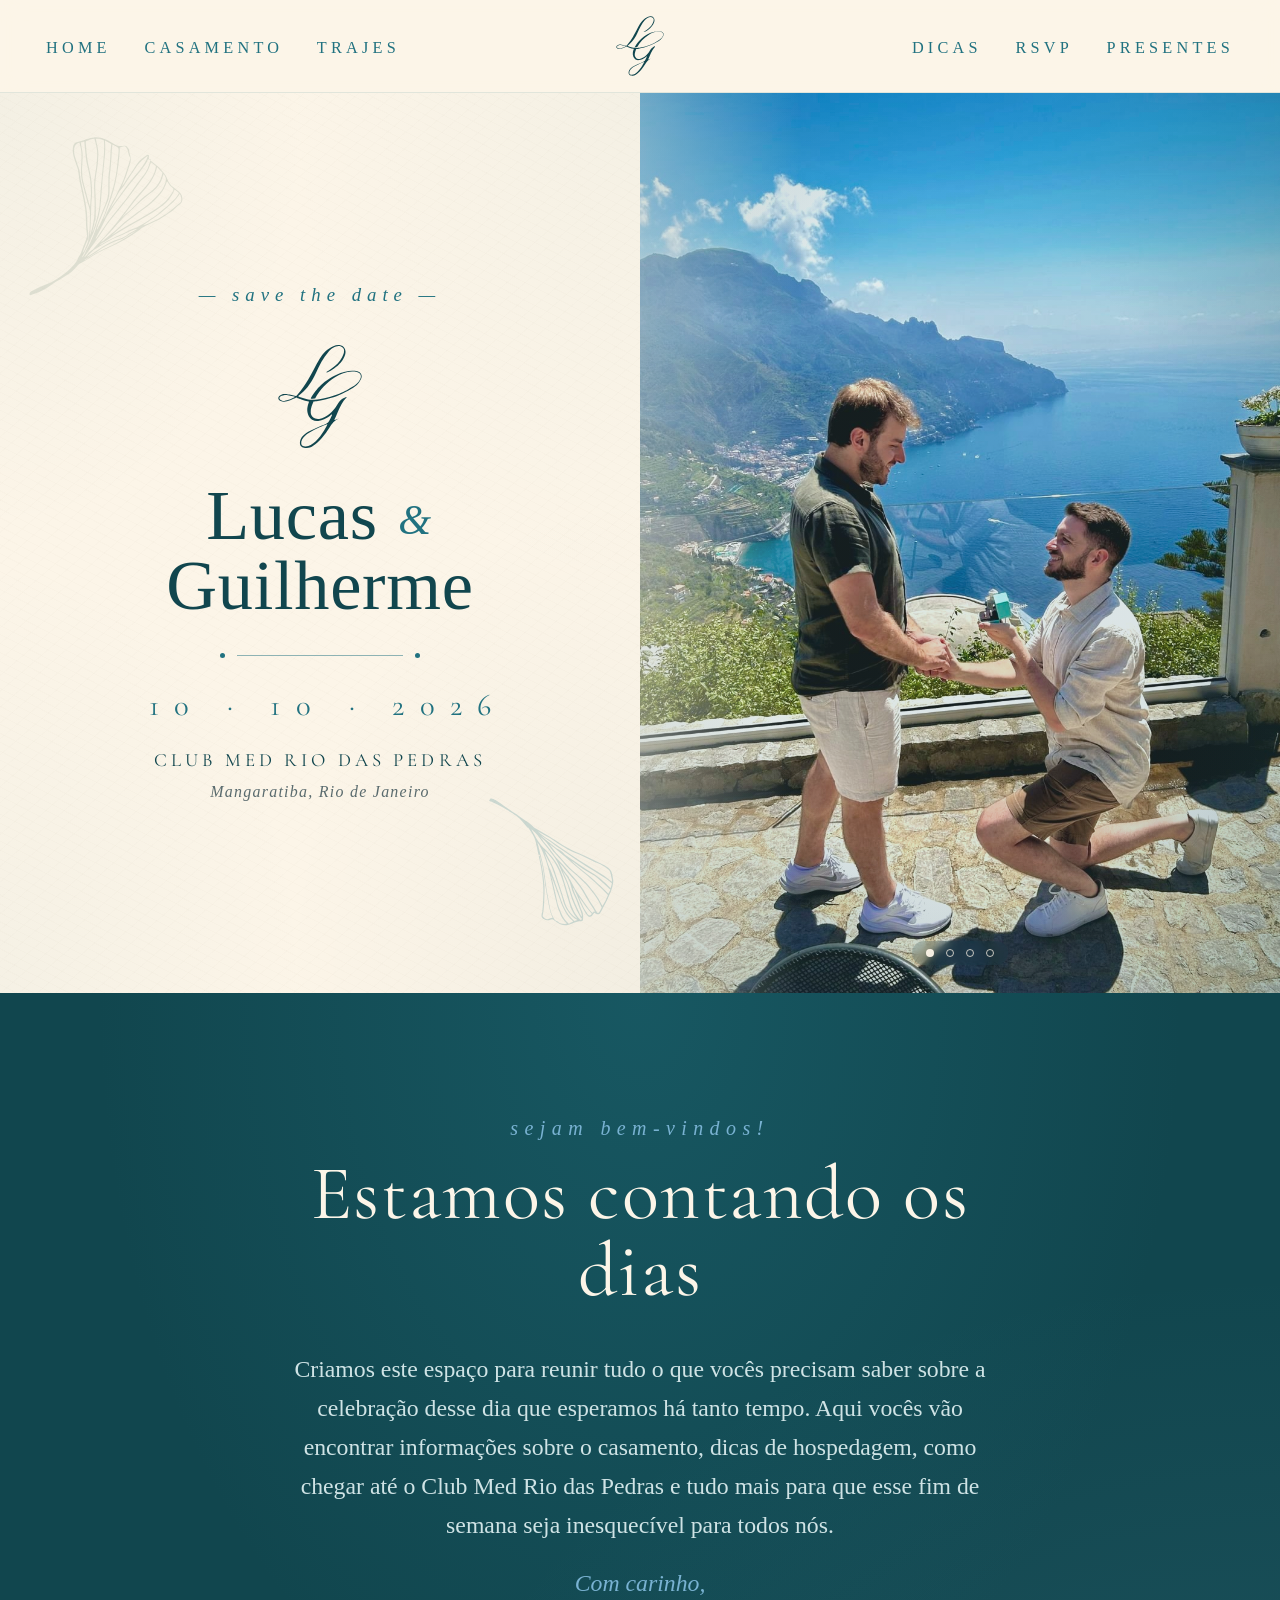
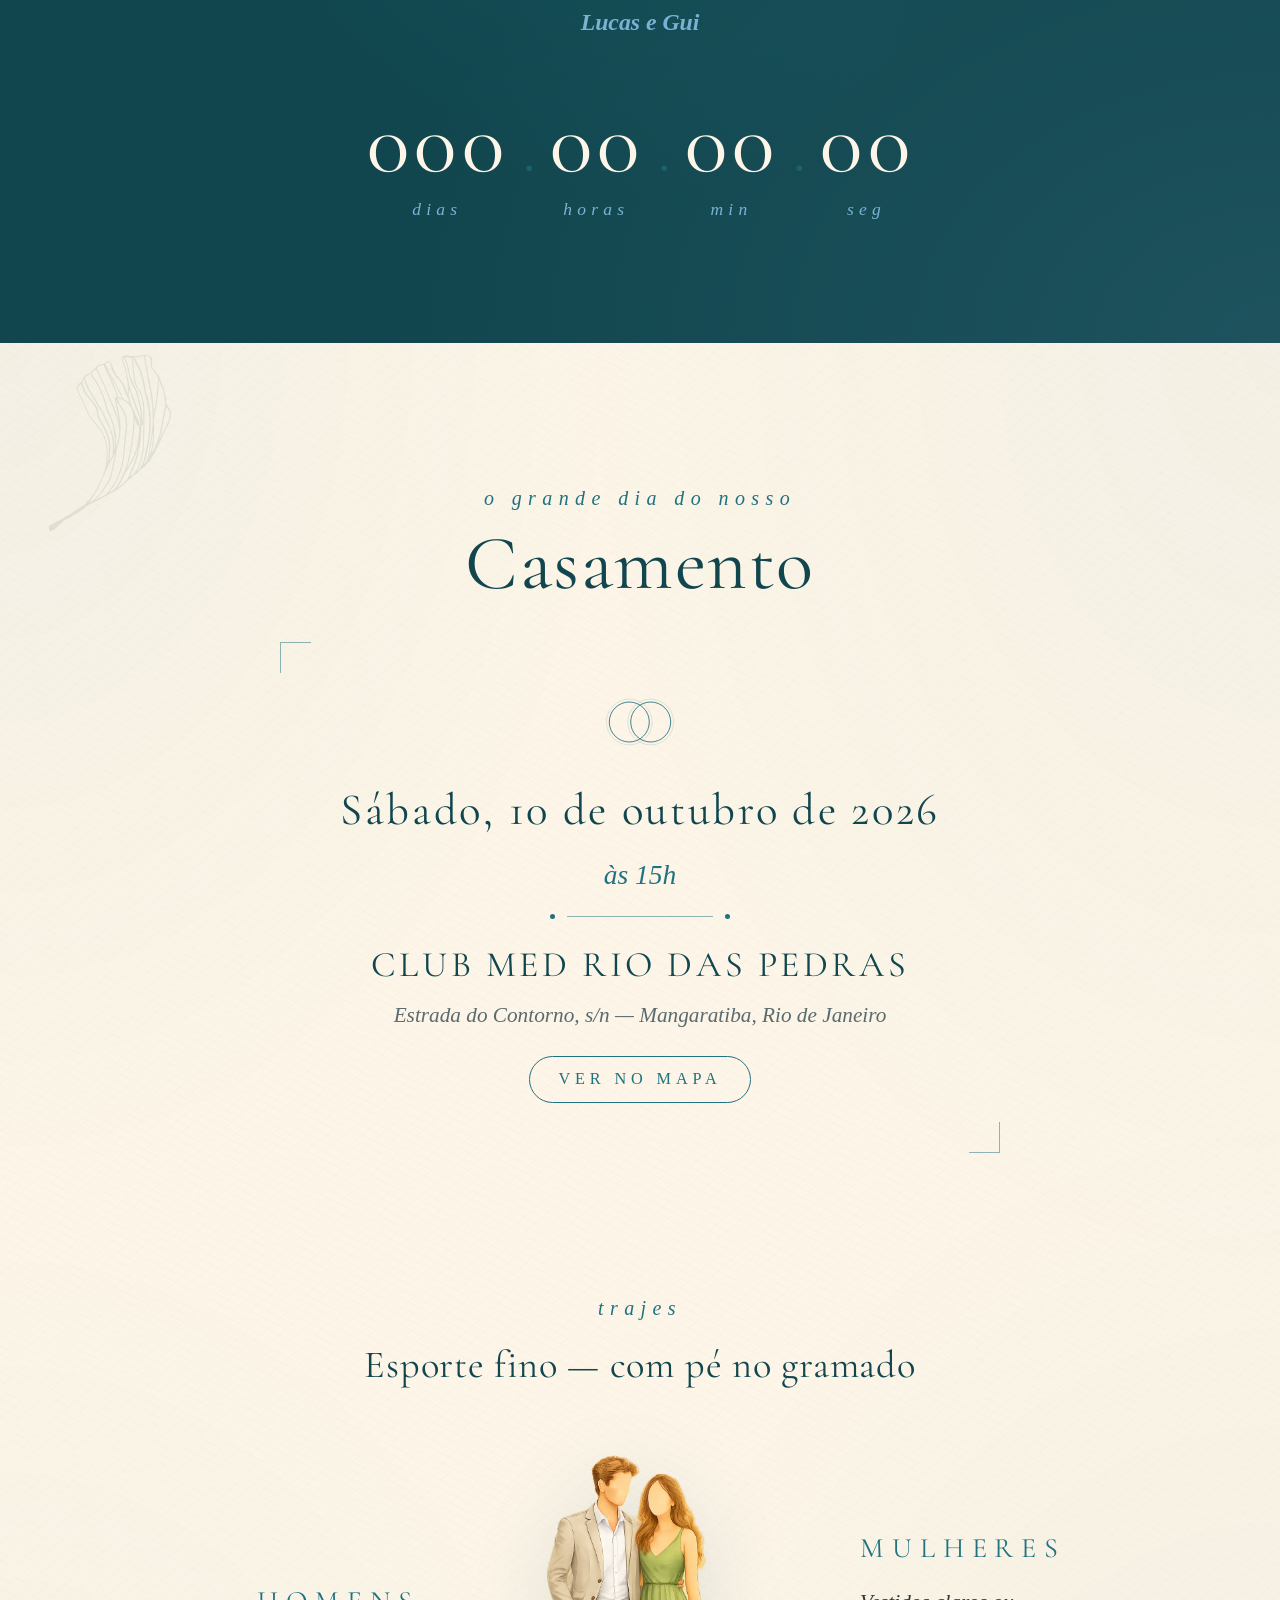
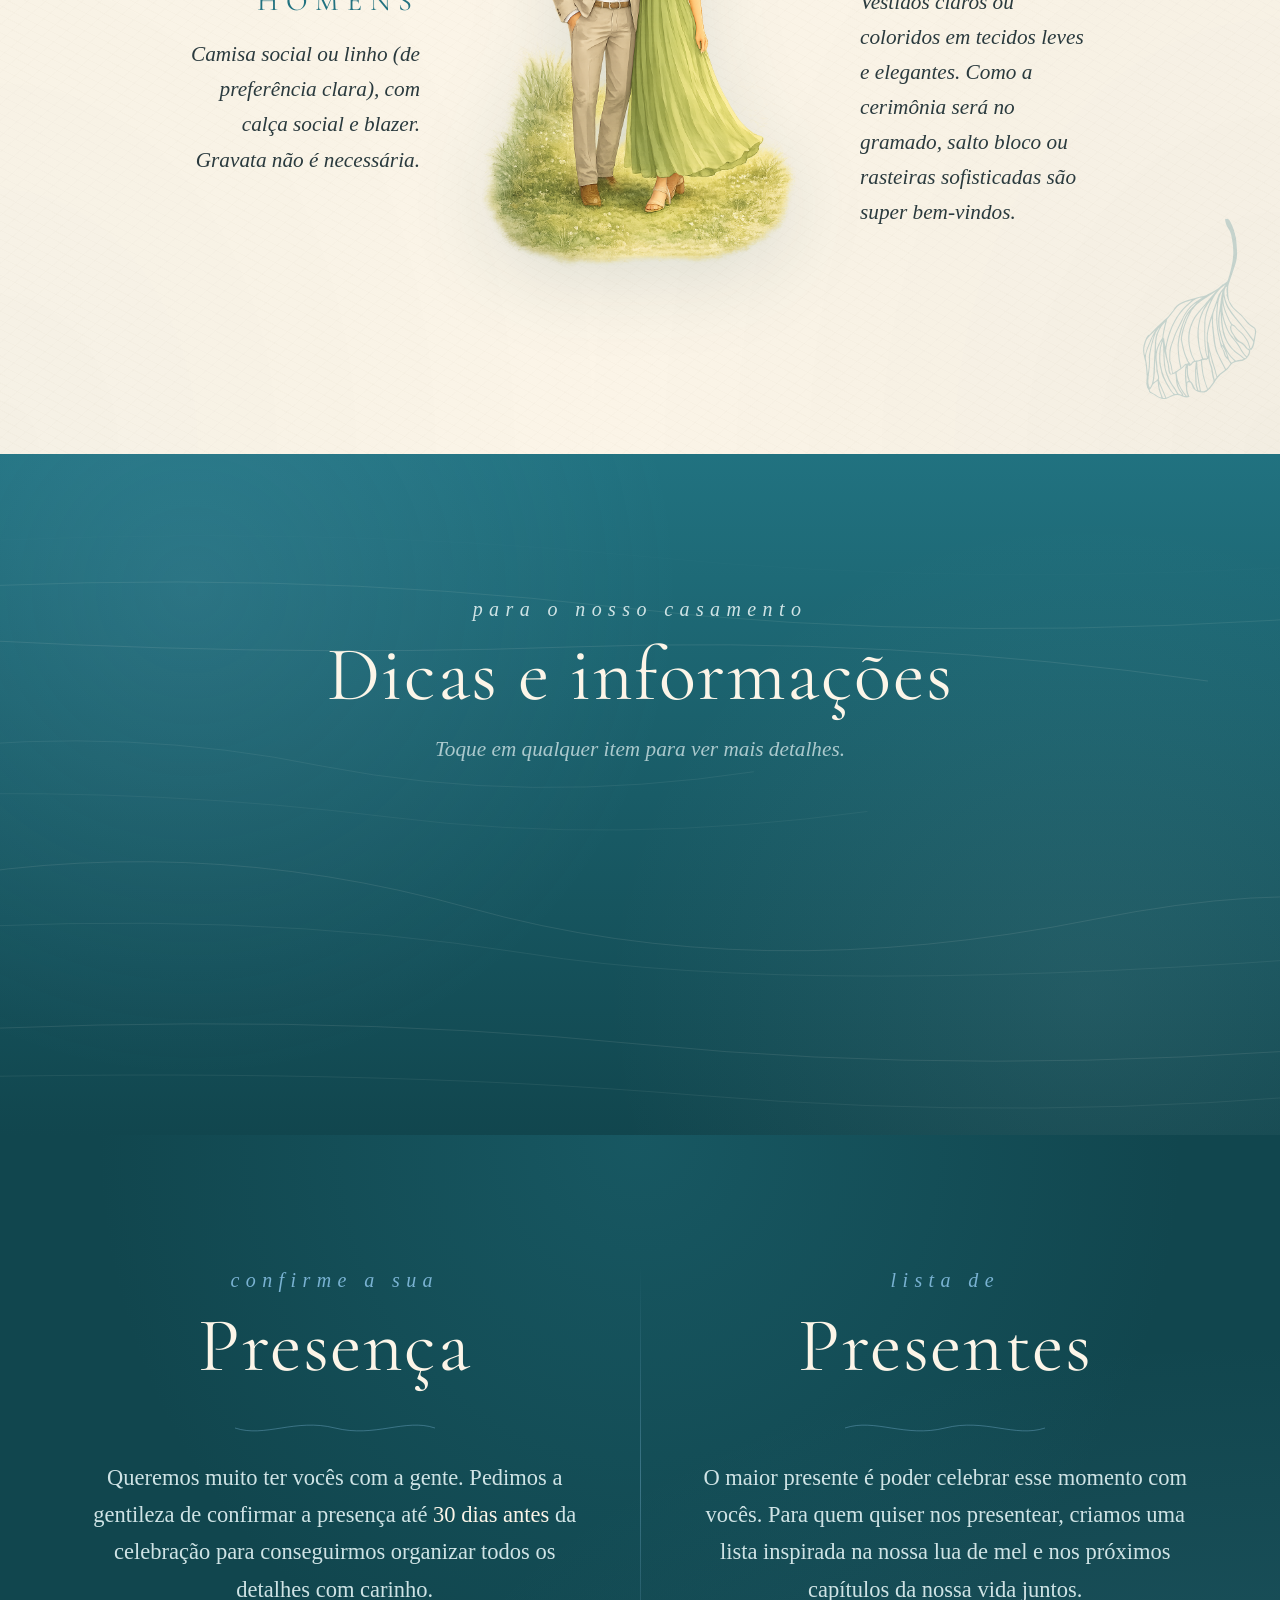
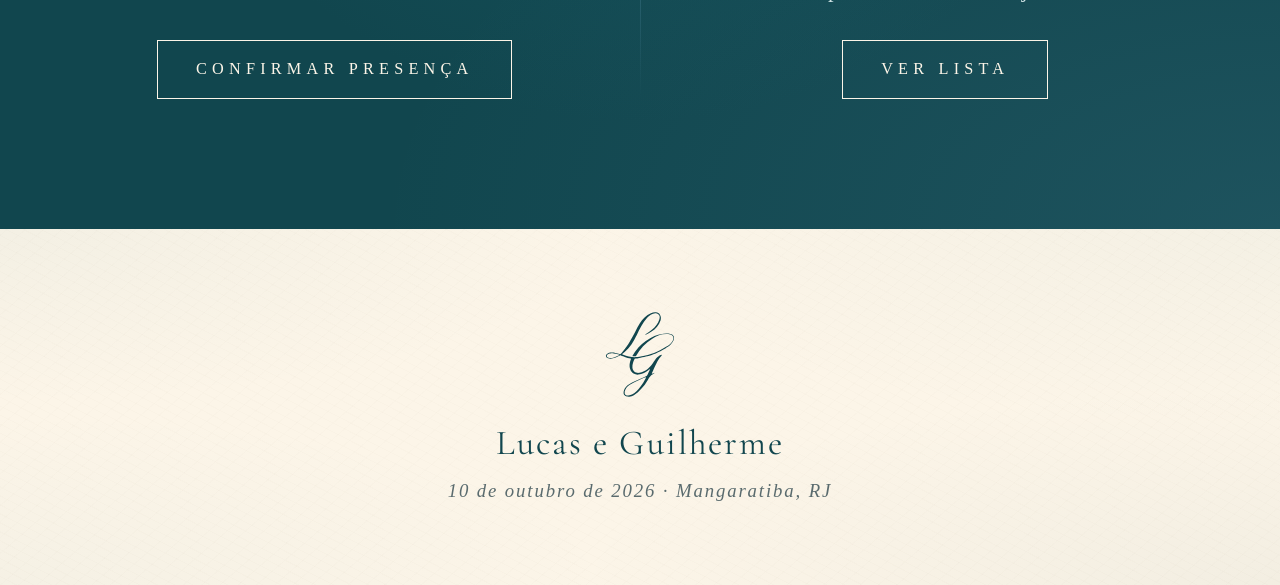
==== commit 0567f46a: "Cabelo e make: veta profissional externo no quarto de hospedes Complementa a nota do salao: profissi" ====
--- a/index.html
+++ b/index.html
@@ -372,7 +372,7 @@
         </a>
       </div>
     </div>
-    <p class="modal-note">Quem preferir levar um profissional de fora deve falar diretamente com o salão, que cobra uma taxa pela utilização da cadeira.</p>
+    <p class="modal-note">Quem preferir levar um profissional de fora deve falar diretamente com o salão, que cobra uma taxa pela utilização da cadeira. Não é permitido levar o profissional no quarto de hóspedes.</p>
   </div>
 </div>
 
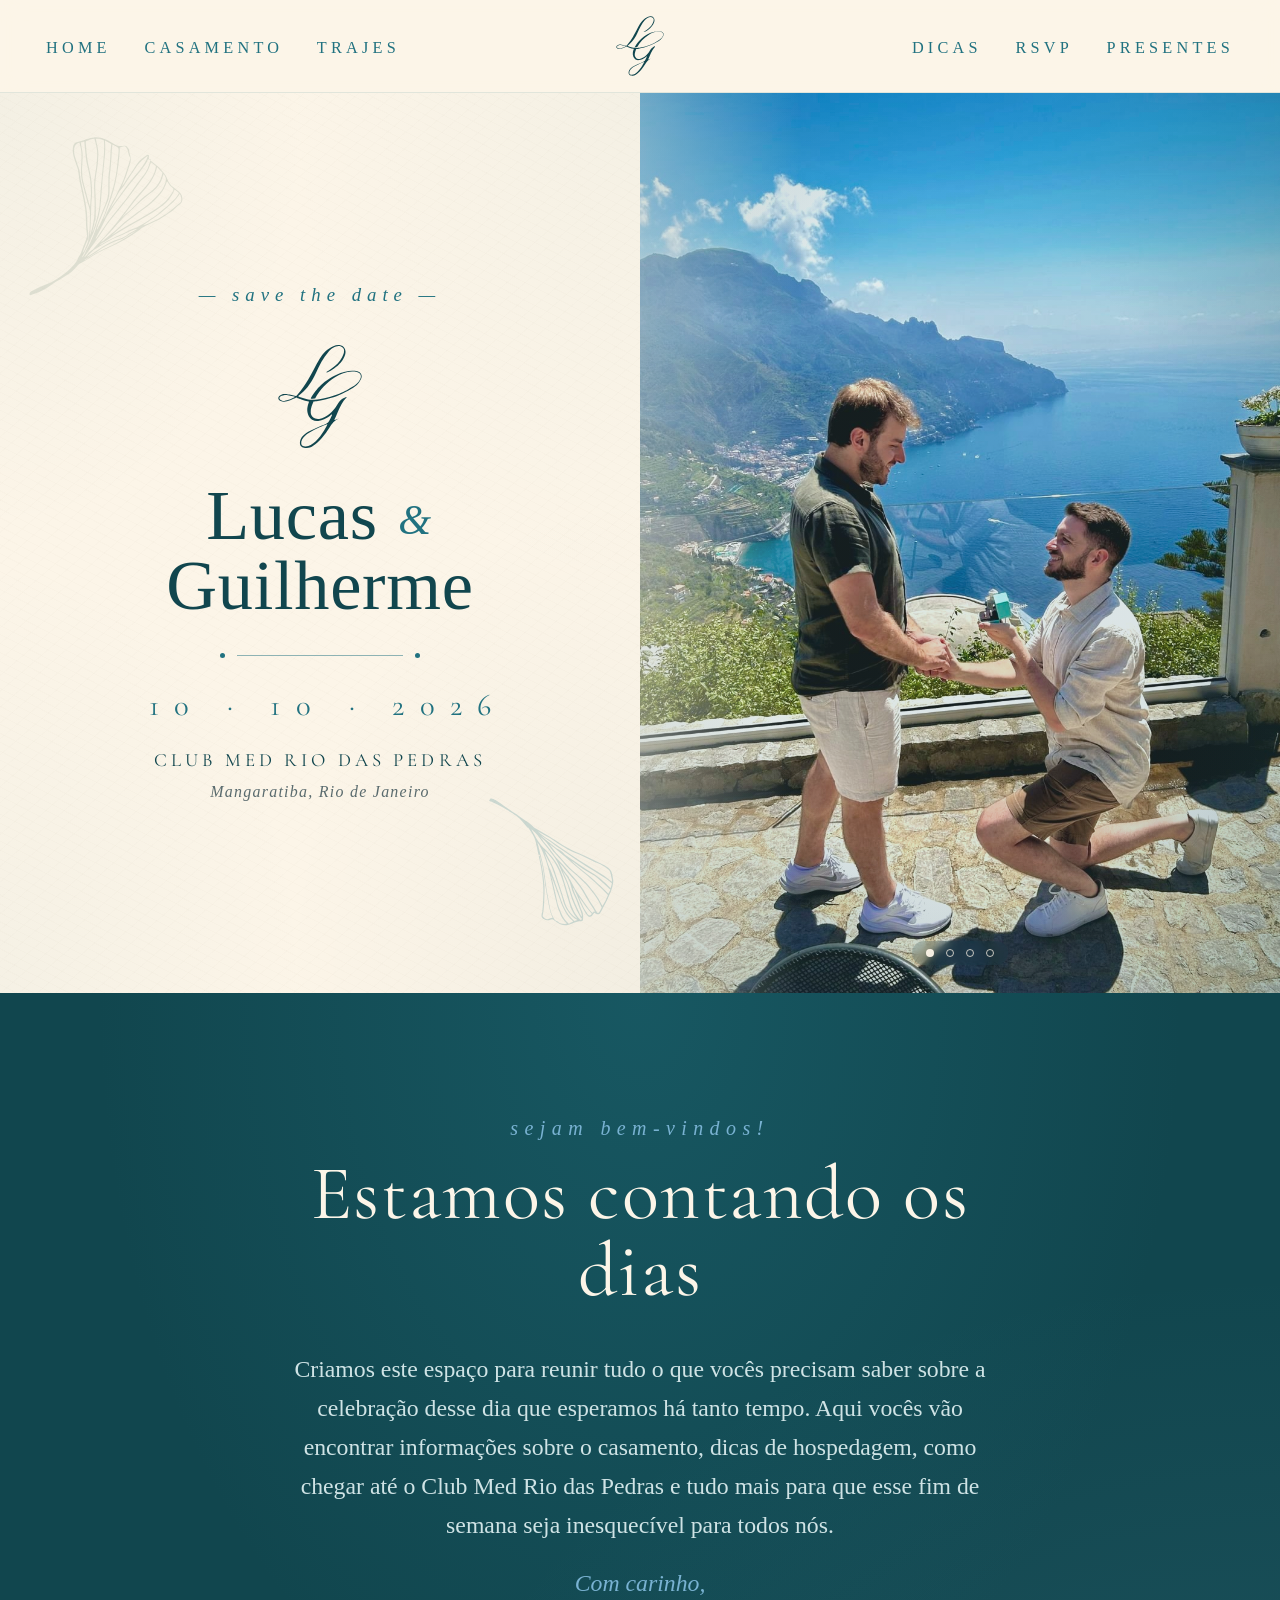
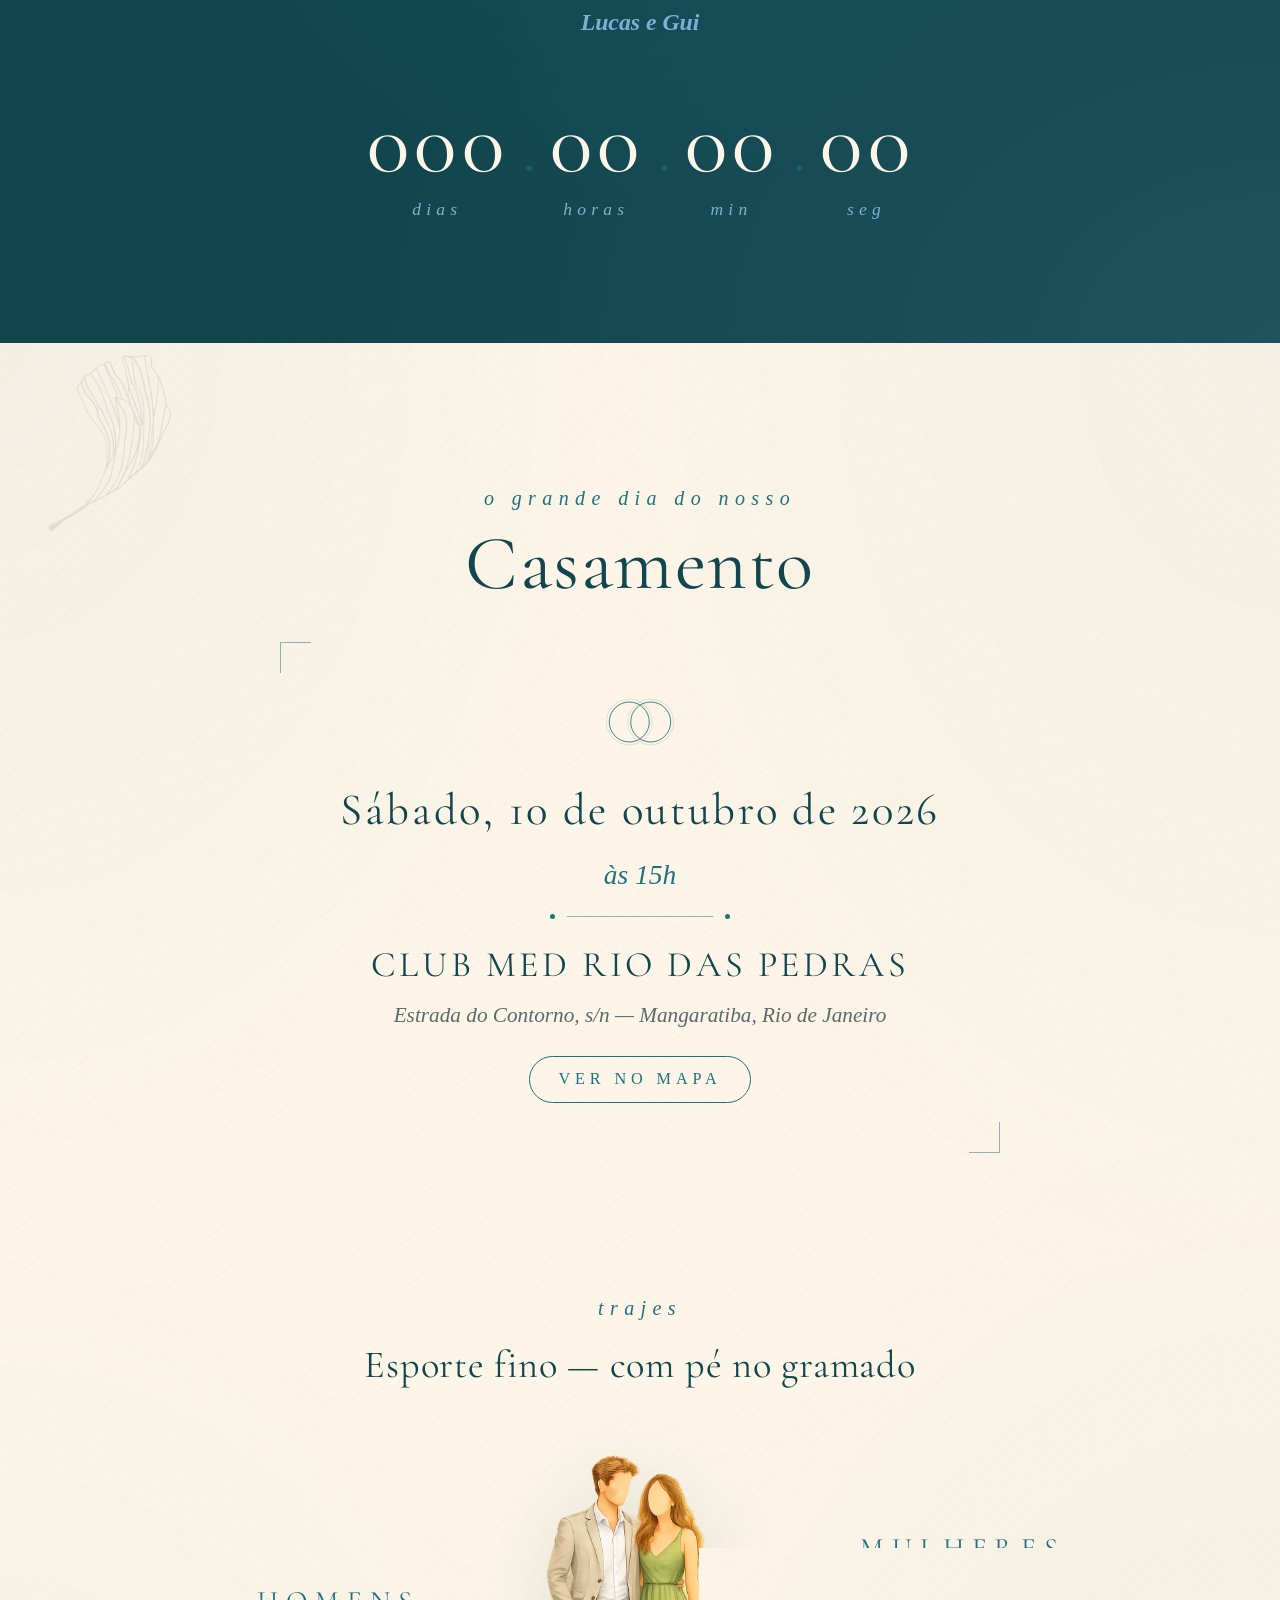
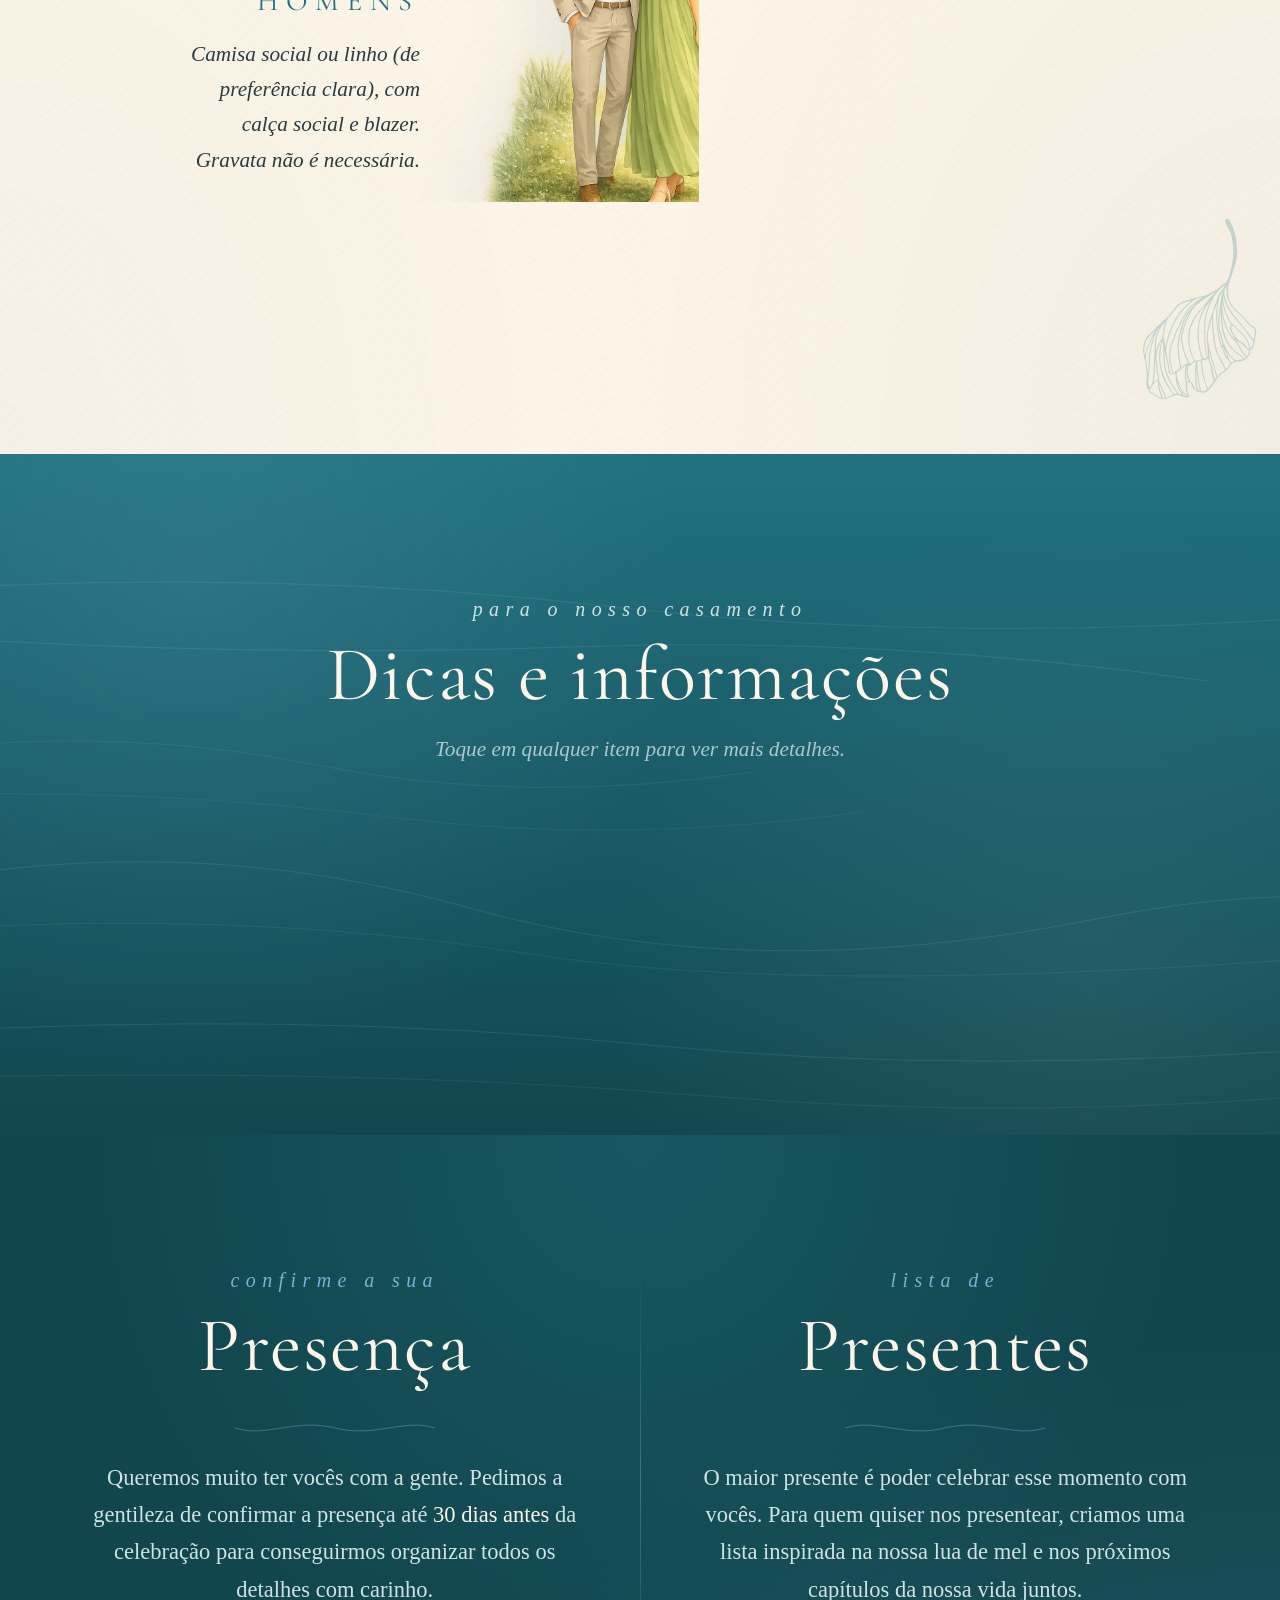
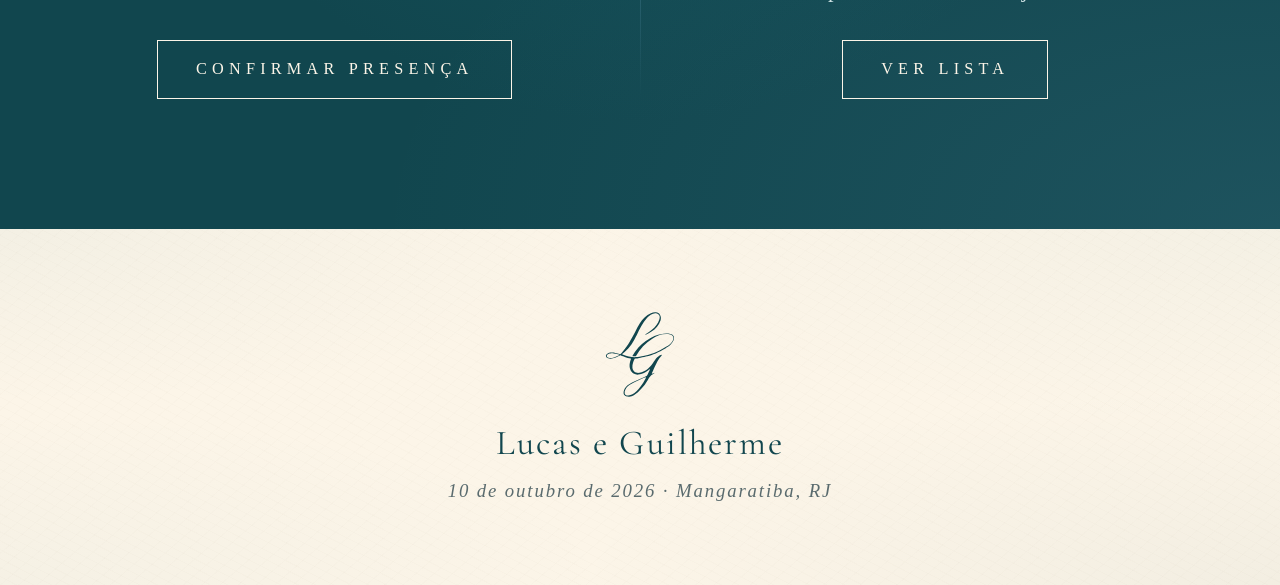
==== commit e55f5938: "Cabelo e make: so salões da regiao; remove os do Rio (cidade) Tira Studio 55 (Sylvia Martins) e To G" ====
--- a/index.html
+++ b/index.html
@@ -357,18 +357,10 @@
       </div>
       <div class="make-card">
         <div class="make-card-info">
-          <p class="make-card-name">Studio 55 · Sylvia Martins</p>
-        </div>
-        <a class="make-contact" href="https://www.instagram.com/55beauty_" target="_blank" rel="noopener" aria-label="Ver o Studio 55 no Instagram">
+          <p class="make-card-name">Salão Hulda Novais</p>
+        </div>
+        <a class="make-contact" href="https://www.instagram.com/salaohuldanovais/" target="_blank" rel="noopener" aria-label="Ver o Salão Hulda Novais no Instagram">
           <svg viewBox="0 0 24 24" aria-hidden="true"><use href="#ic-instagram"/></svg>
-        </a>
-      </div>
-      <div class="make-card">
-        <div class="make-card-info">
-          <p class="make-card-name">To Go · Lu Rech</p>
-        </div>
-        <a class="make-contact" href="https://wa.me/5521982426288?text=Ol%C3%A1%21%20Sou%20convidado%28a%29%20do%20casamento%20do%20Lucas%20e%20do%20Guilherme%20%2810/10/2026%29%20no%20Club%20Med%20Rio%20das%20Pedras%20e%20gostaria%20de%20informa%C3%A7%C3%B5es%20sobre%20cabelo%20e%20maquiagem%20para%20o%20dia." target="_blank" rel="noopener" aria-label="Falar com a To Go (Lu Rech) no WhatsApp">
-          <svg viewBox="0 0 24 24" aria-hidden="true"><use href="#ic-whatsapp"/></svg>
         </a>
       </div>
     </div>
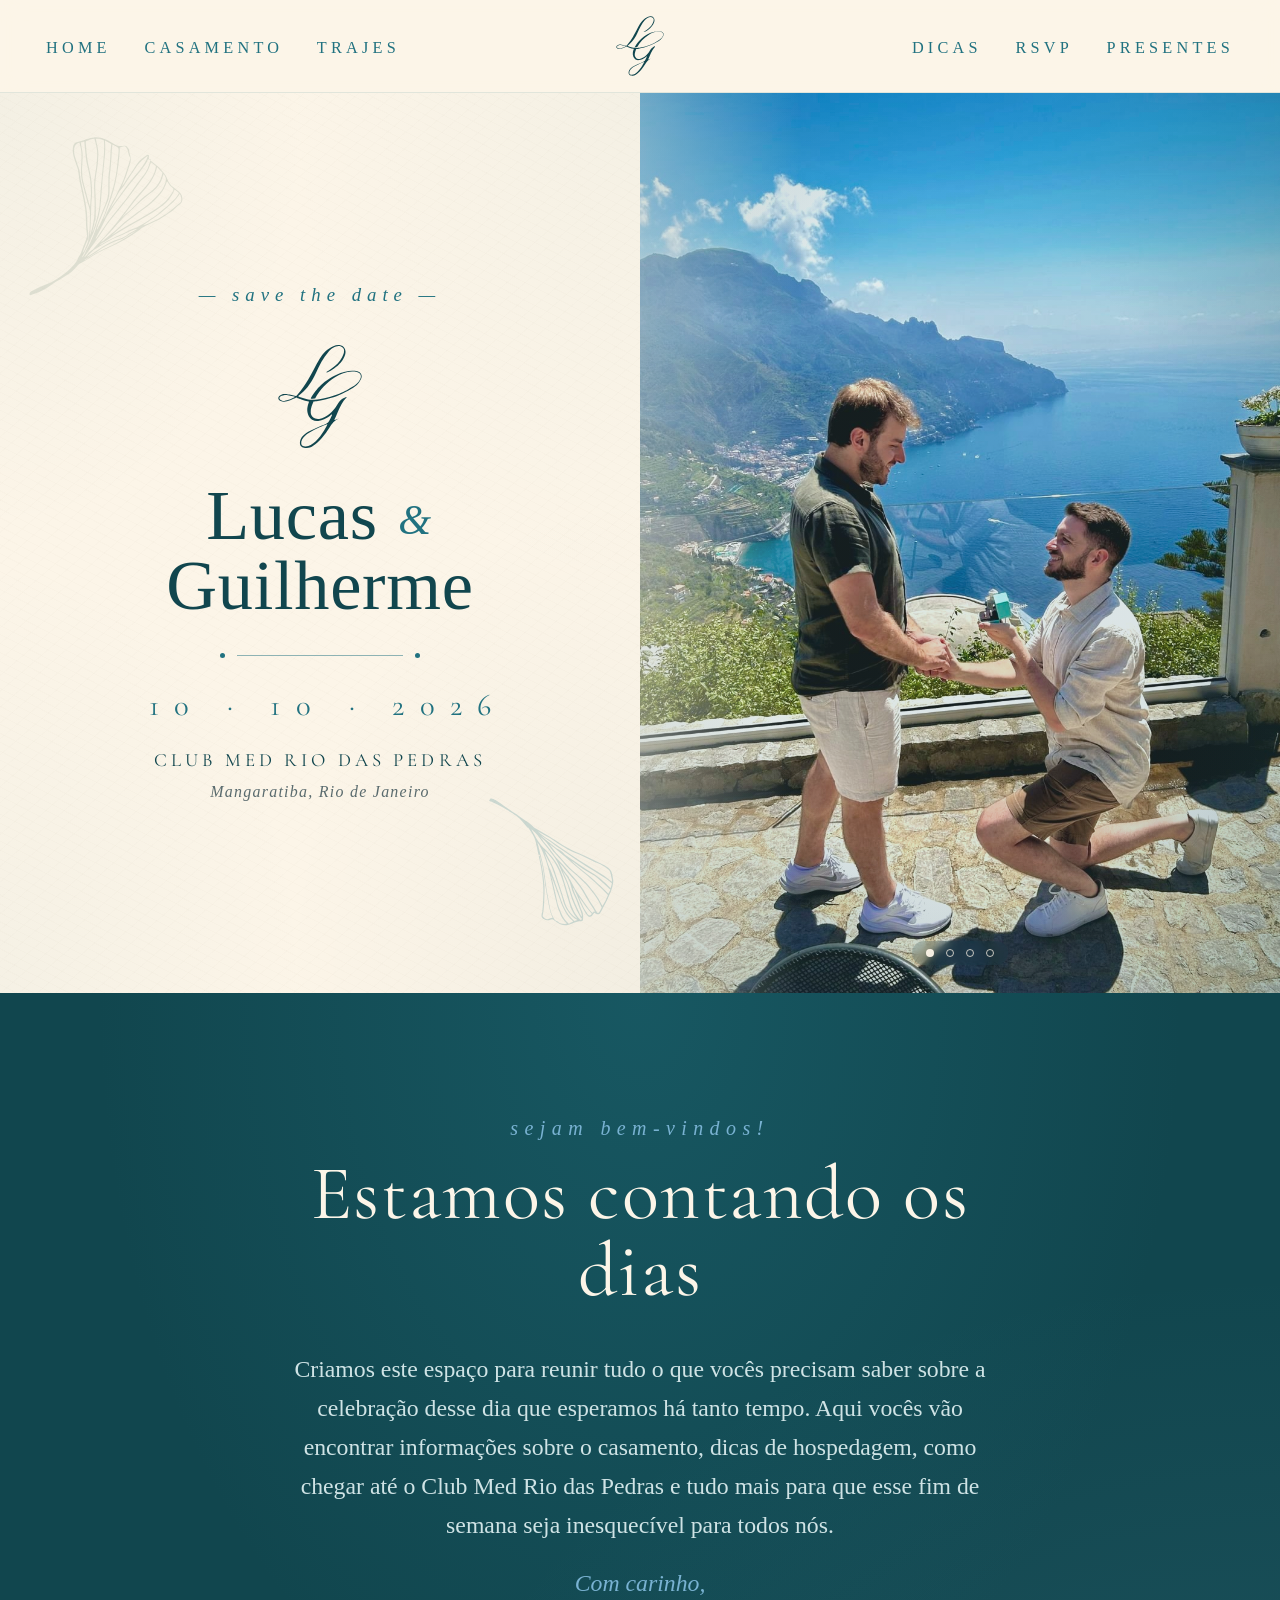
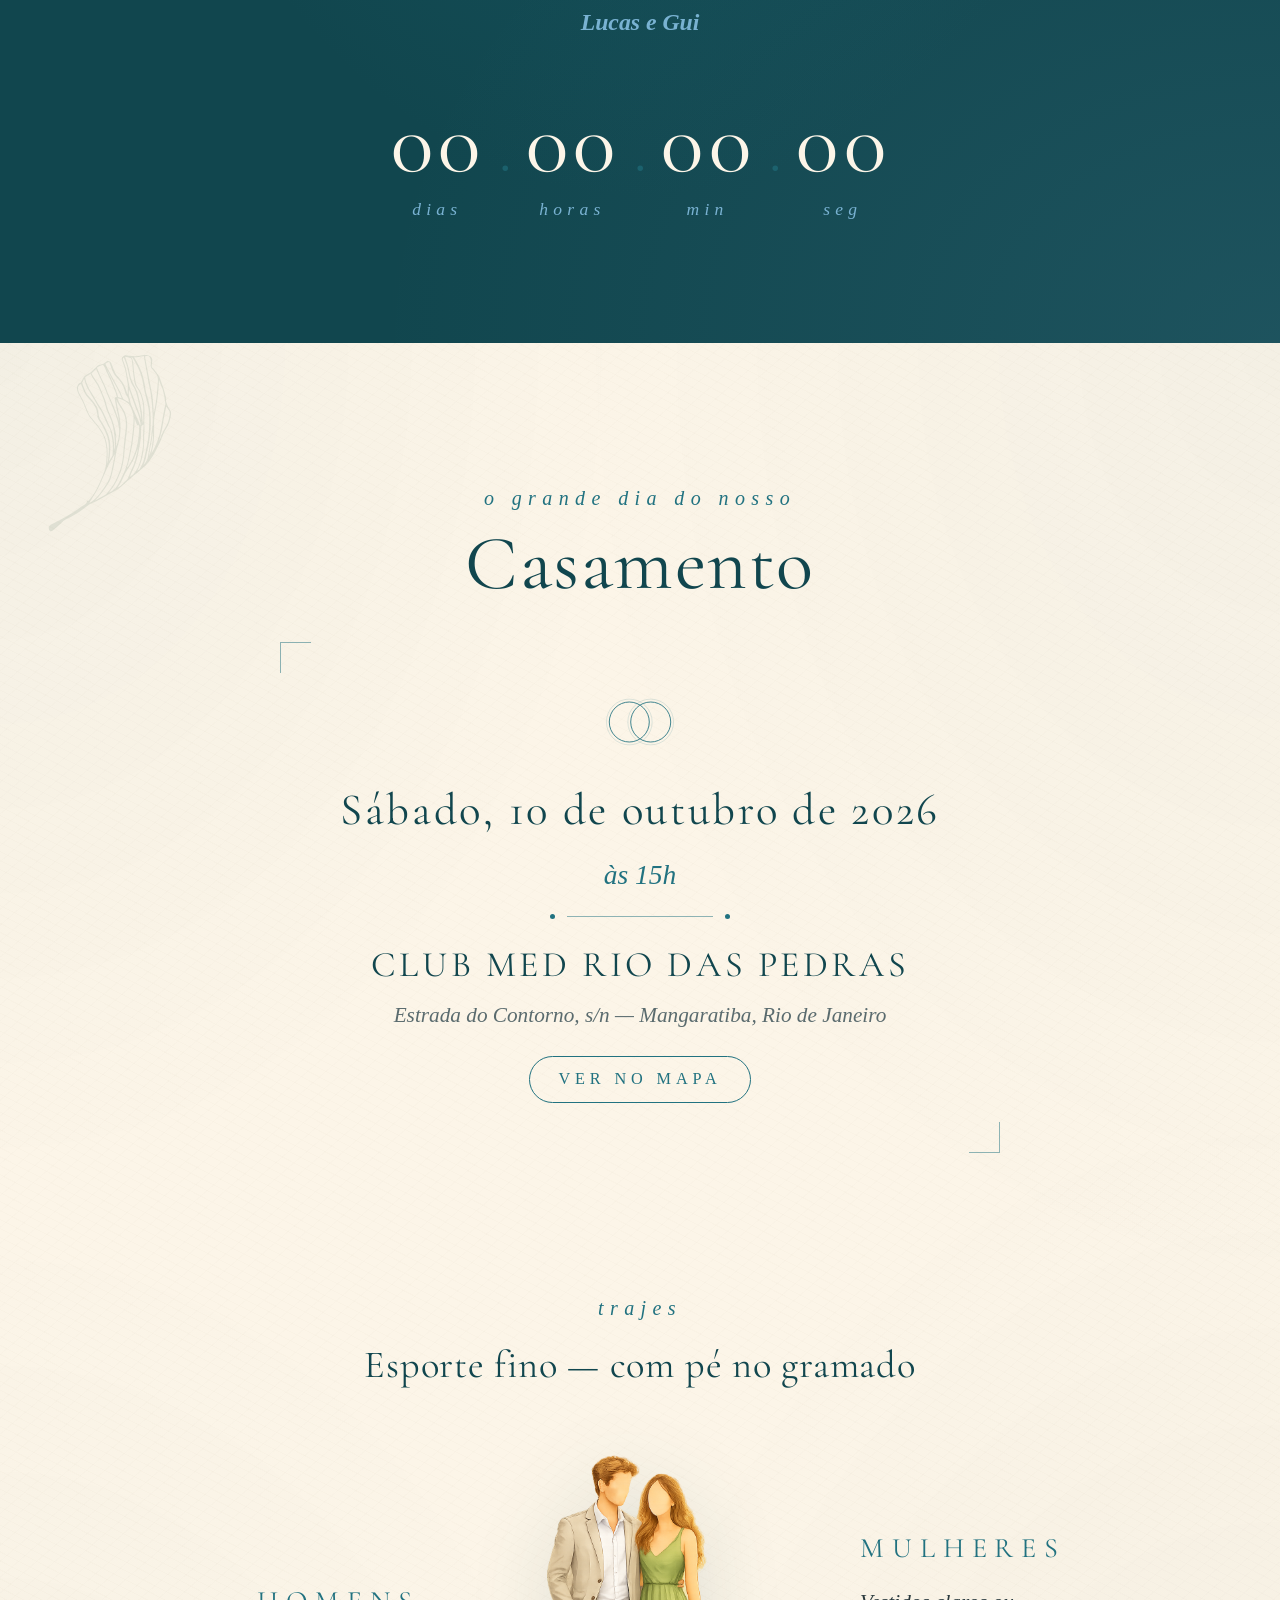
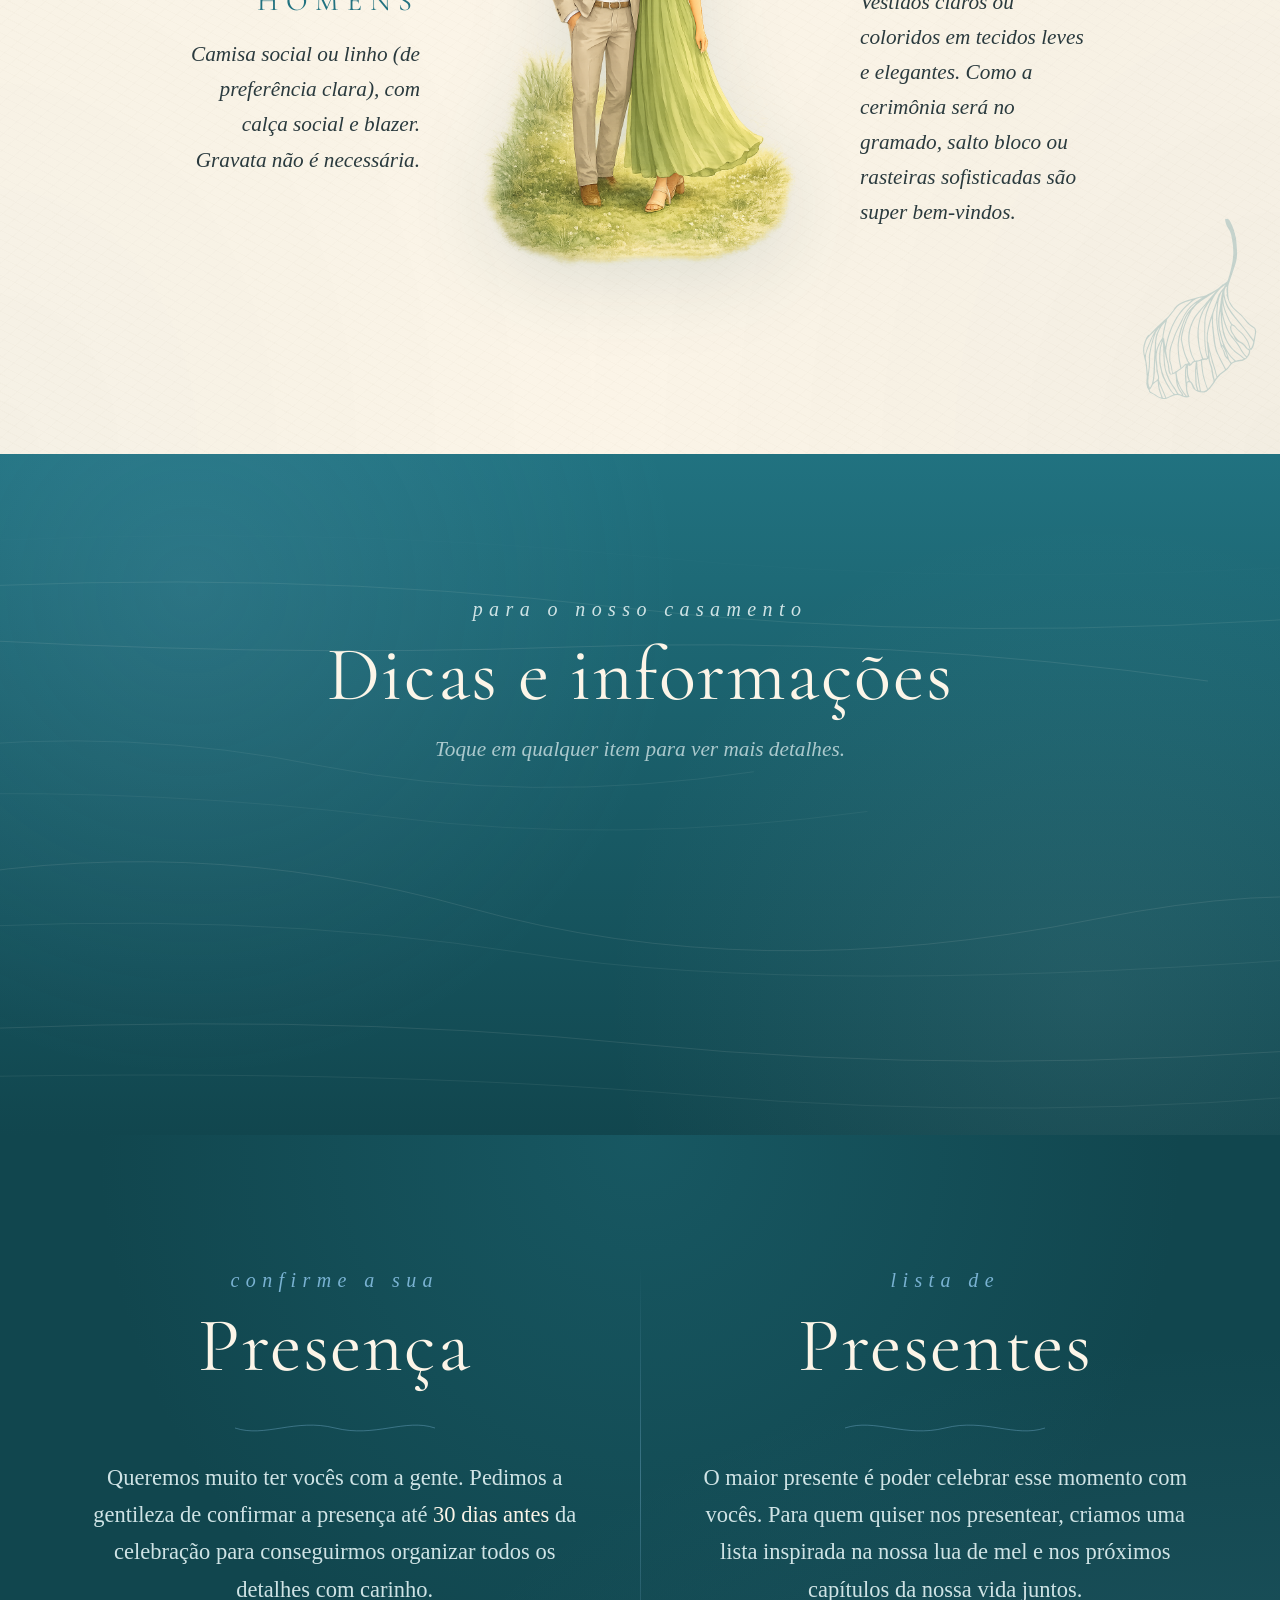
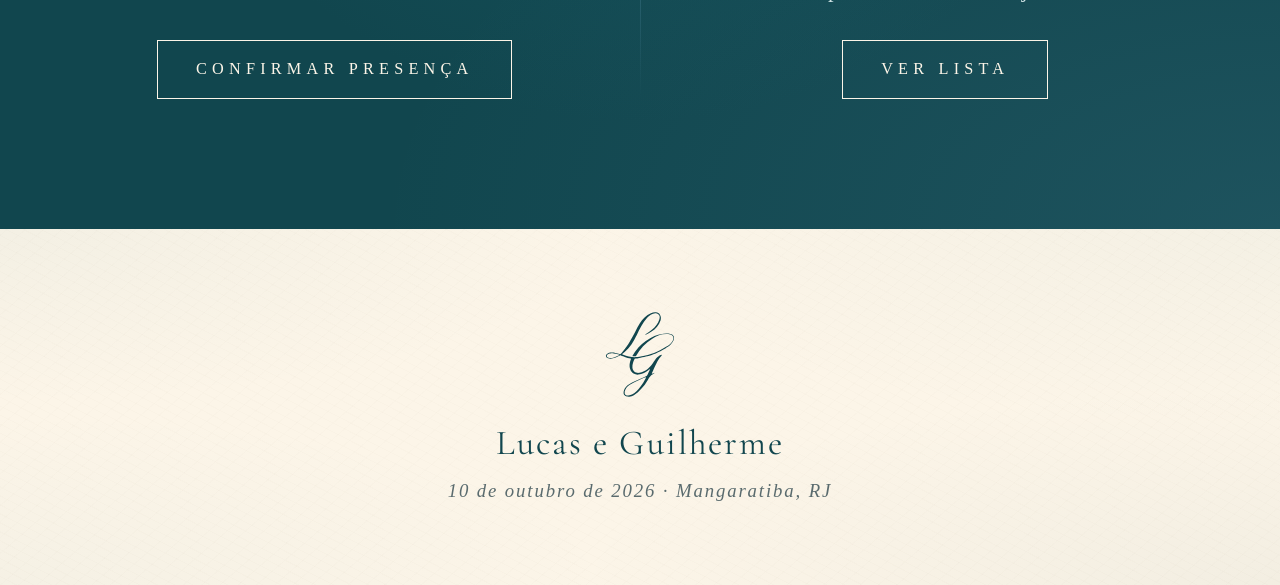
==== commit 25cddd09: "Countdown: dias sem zero à esquerda abaixo de 100 (mostra 99, não 099) Co-Authored-By: Claude Opus 4" ====
--- a/index.html
+++ b/index.html
@@ -89,7 +89,7 @@
 
     <div class="countdown" id="countdown" aria-live="polite">
       <div class="cd-block">
-        <span class="cd-num" id="cd-days">000</span>
+        <span class="cd-num" id="cd-days">00</span>
         <span class="cd-label">dias</span>
       </div>
       <div class="cd-sep">·</div>
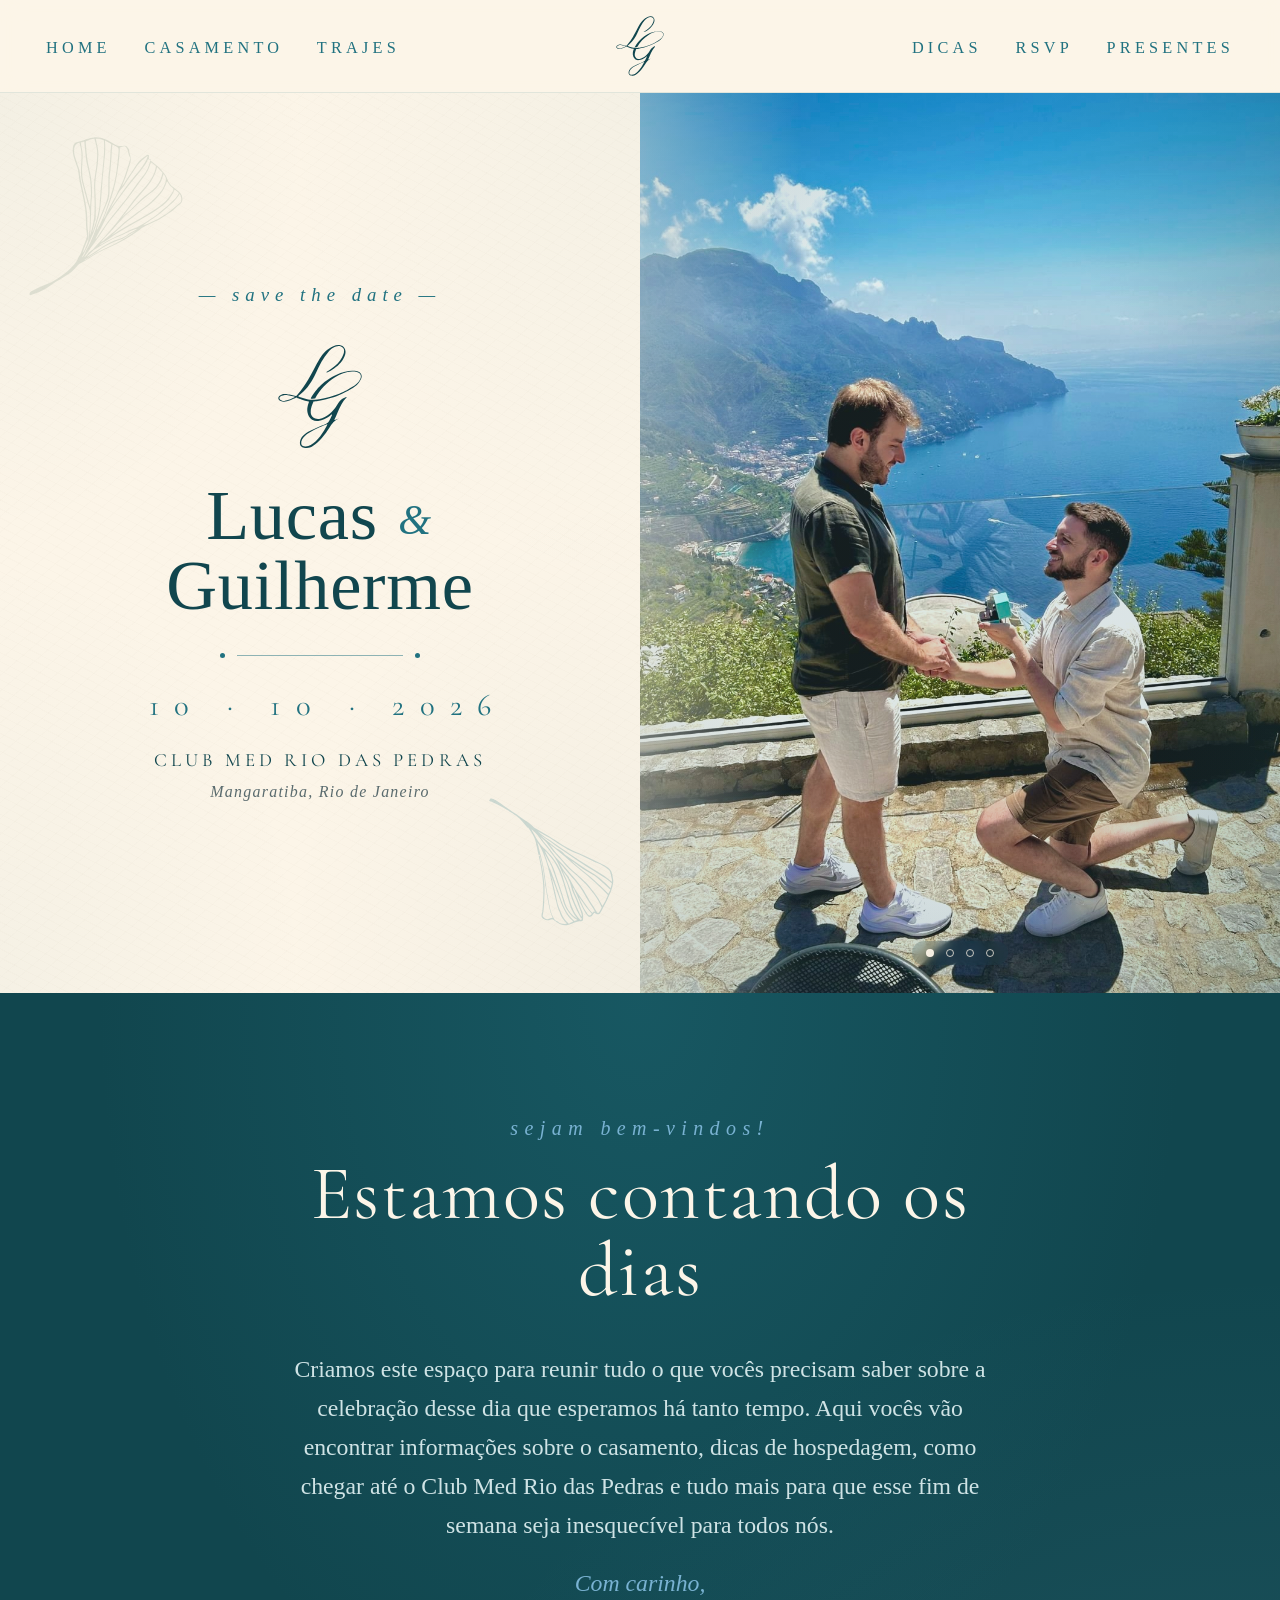
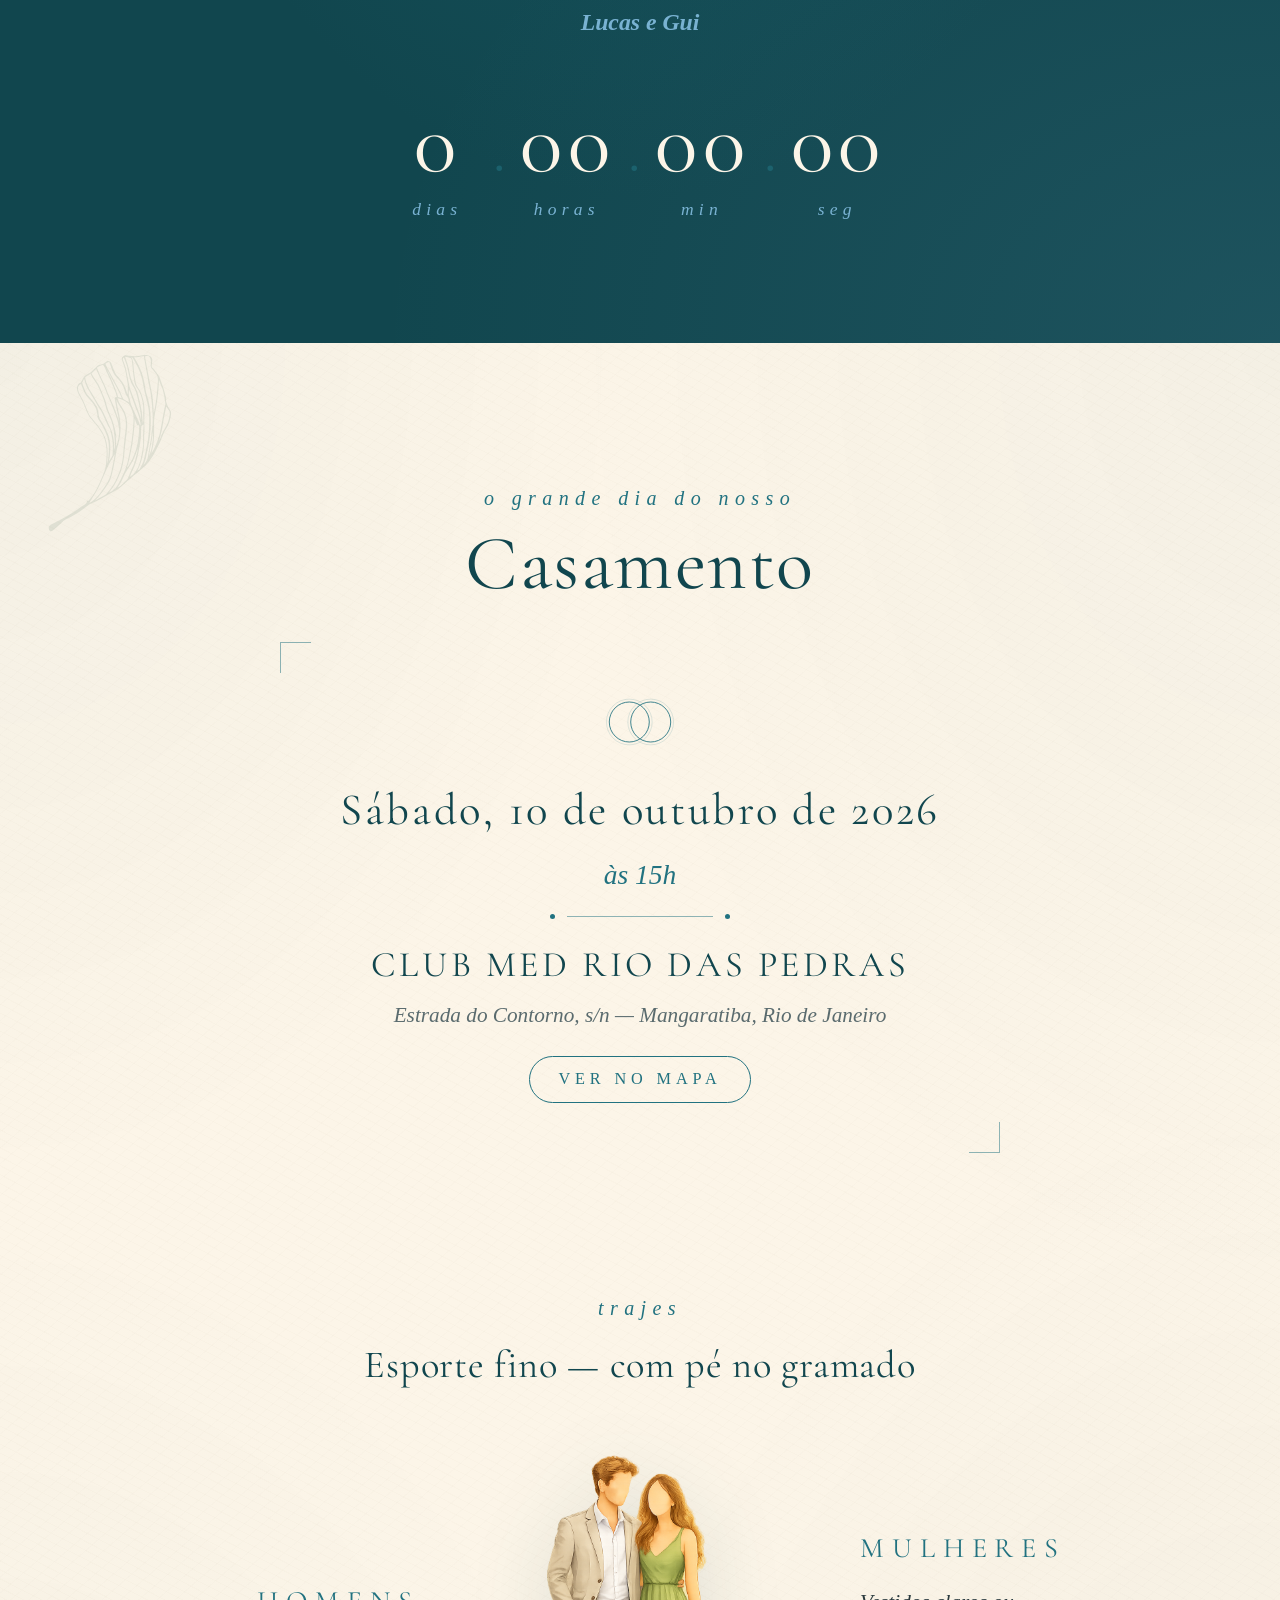
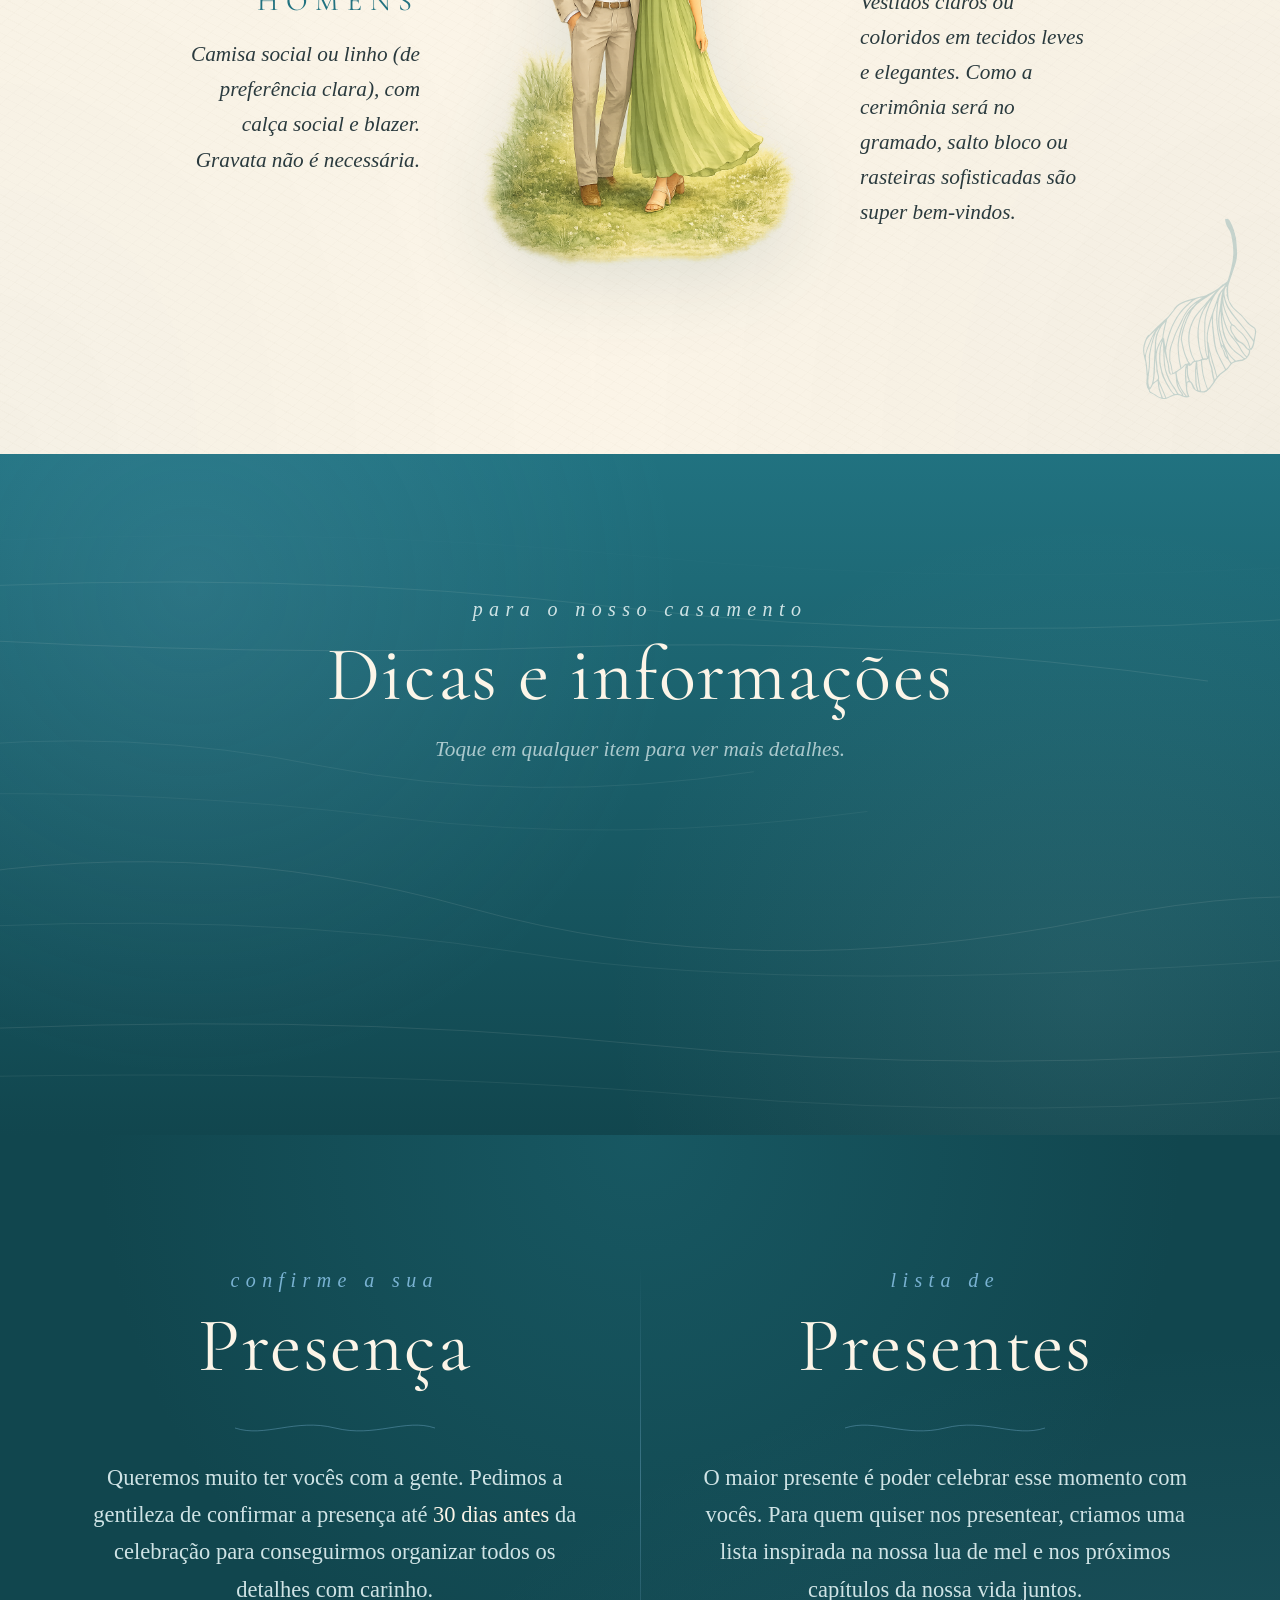
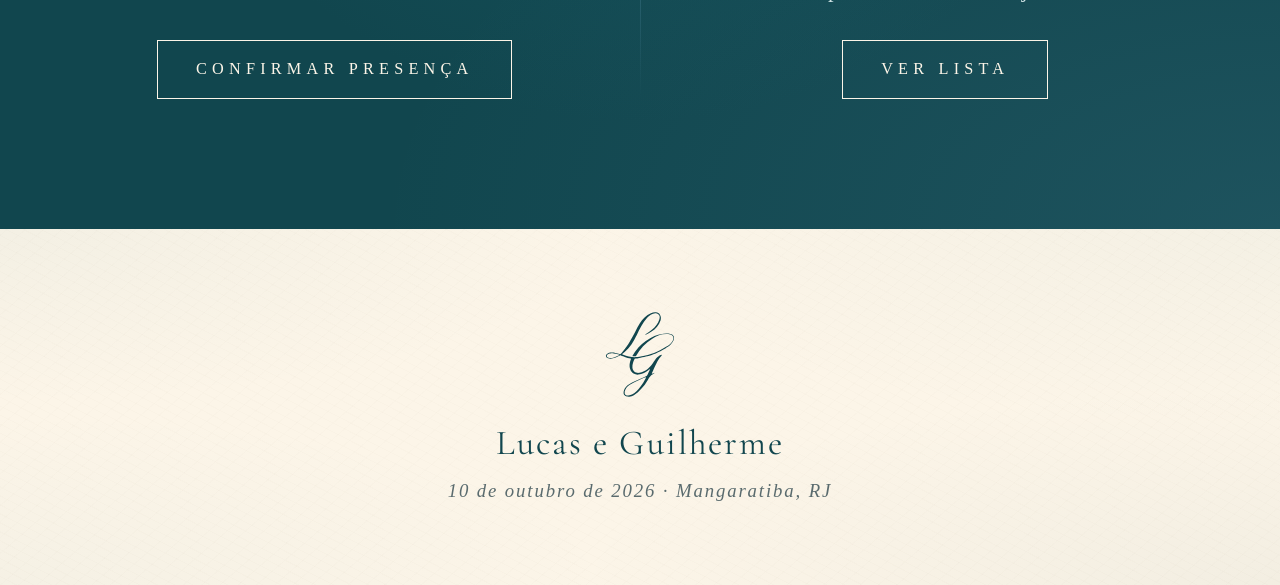
==== commit 0aa6d495: "Countdown: dias com dígitos dinâmicos (1 abaixo de 10, 2 abaixo de 100, 3 acima) Co-Authored-By: Cla" ====
--- a/index.html
+++ b/index.html
@@ -89,7 +89,7 @@
 
     <div class="countdown" id="countdown" aria-live="polite">
       <div class="cd-block">
-        <span class="cd-num" id="cd-days">00</span>
+        <span class="cd-num" id="cd-days">0</span>
         <span class="cd-label">dias</span>
       </div>
       <div class="cd-sep">·</div>
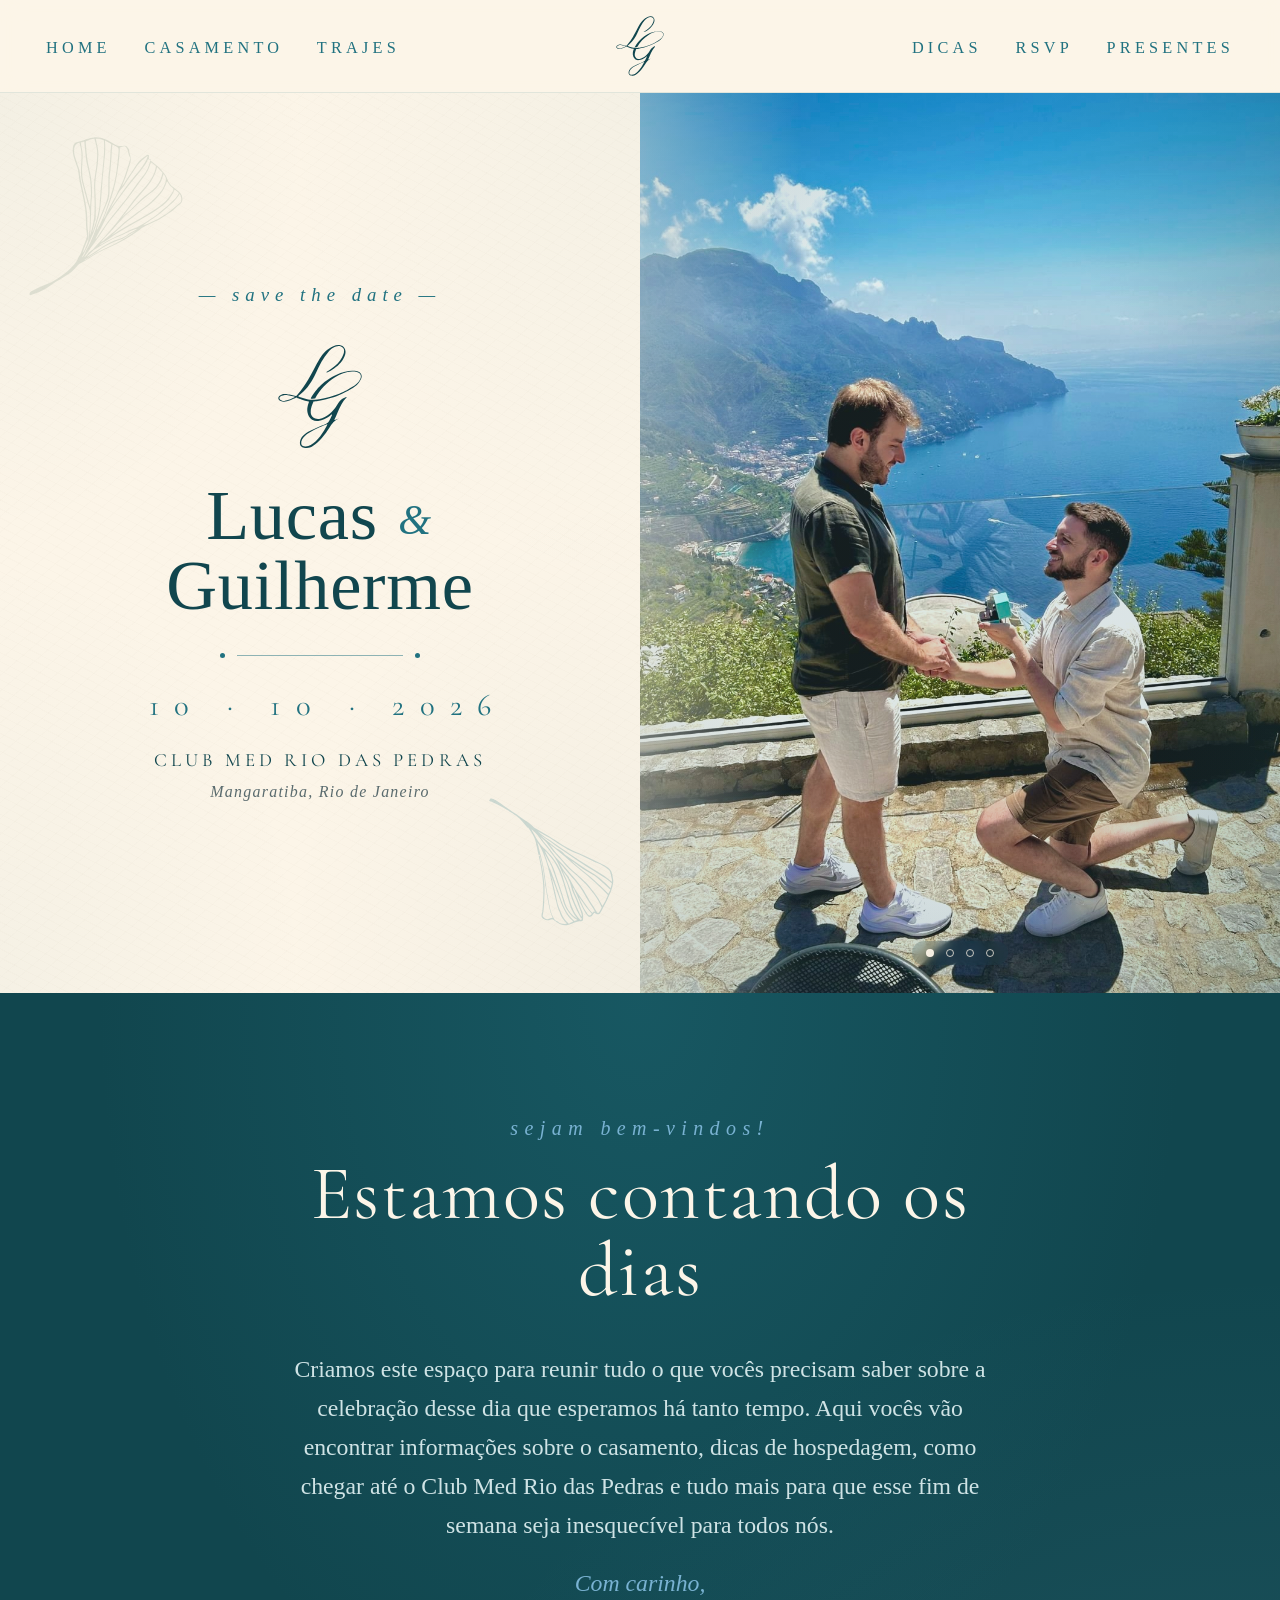
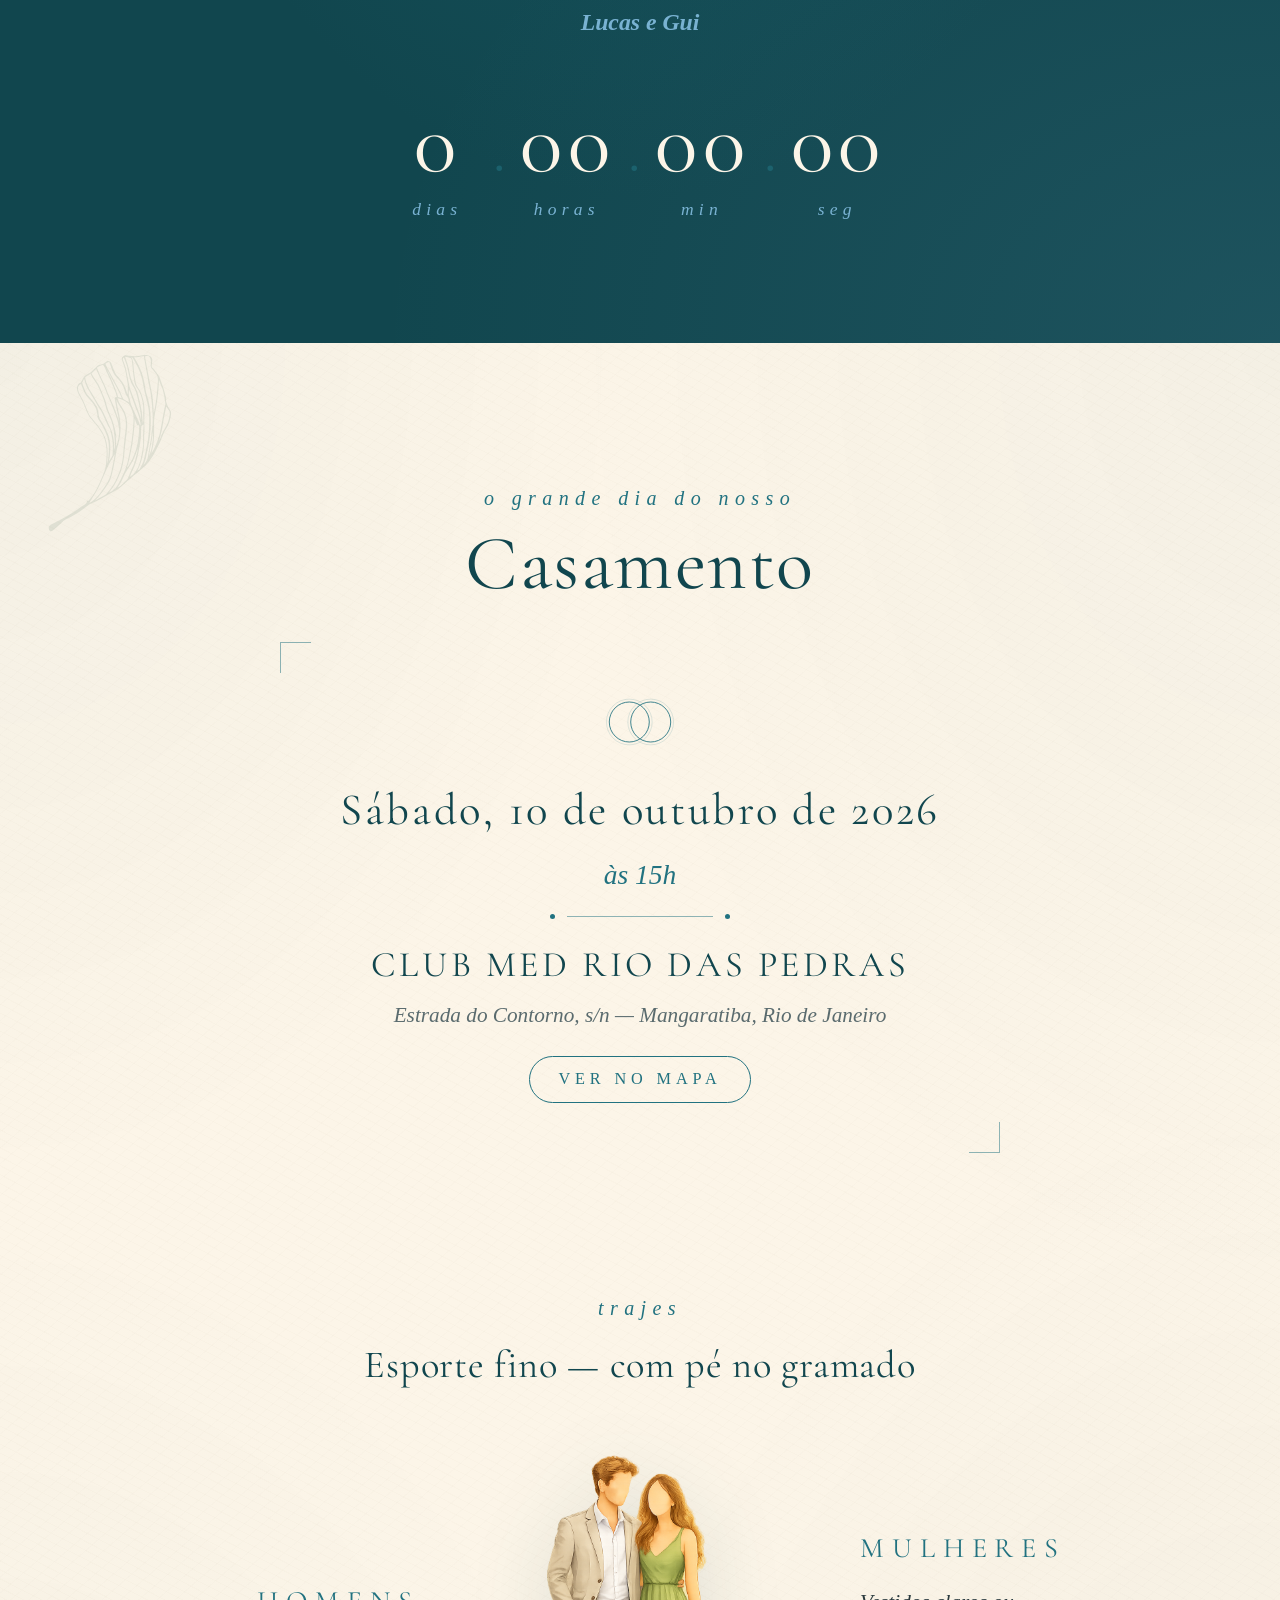
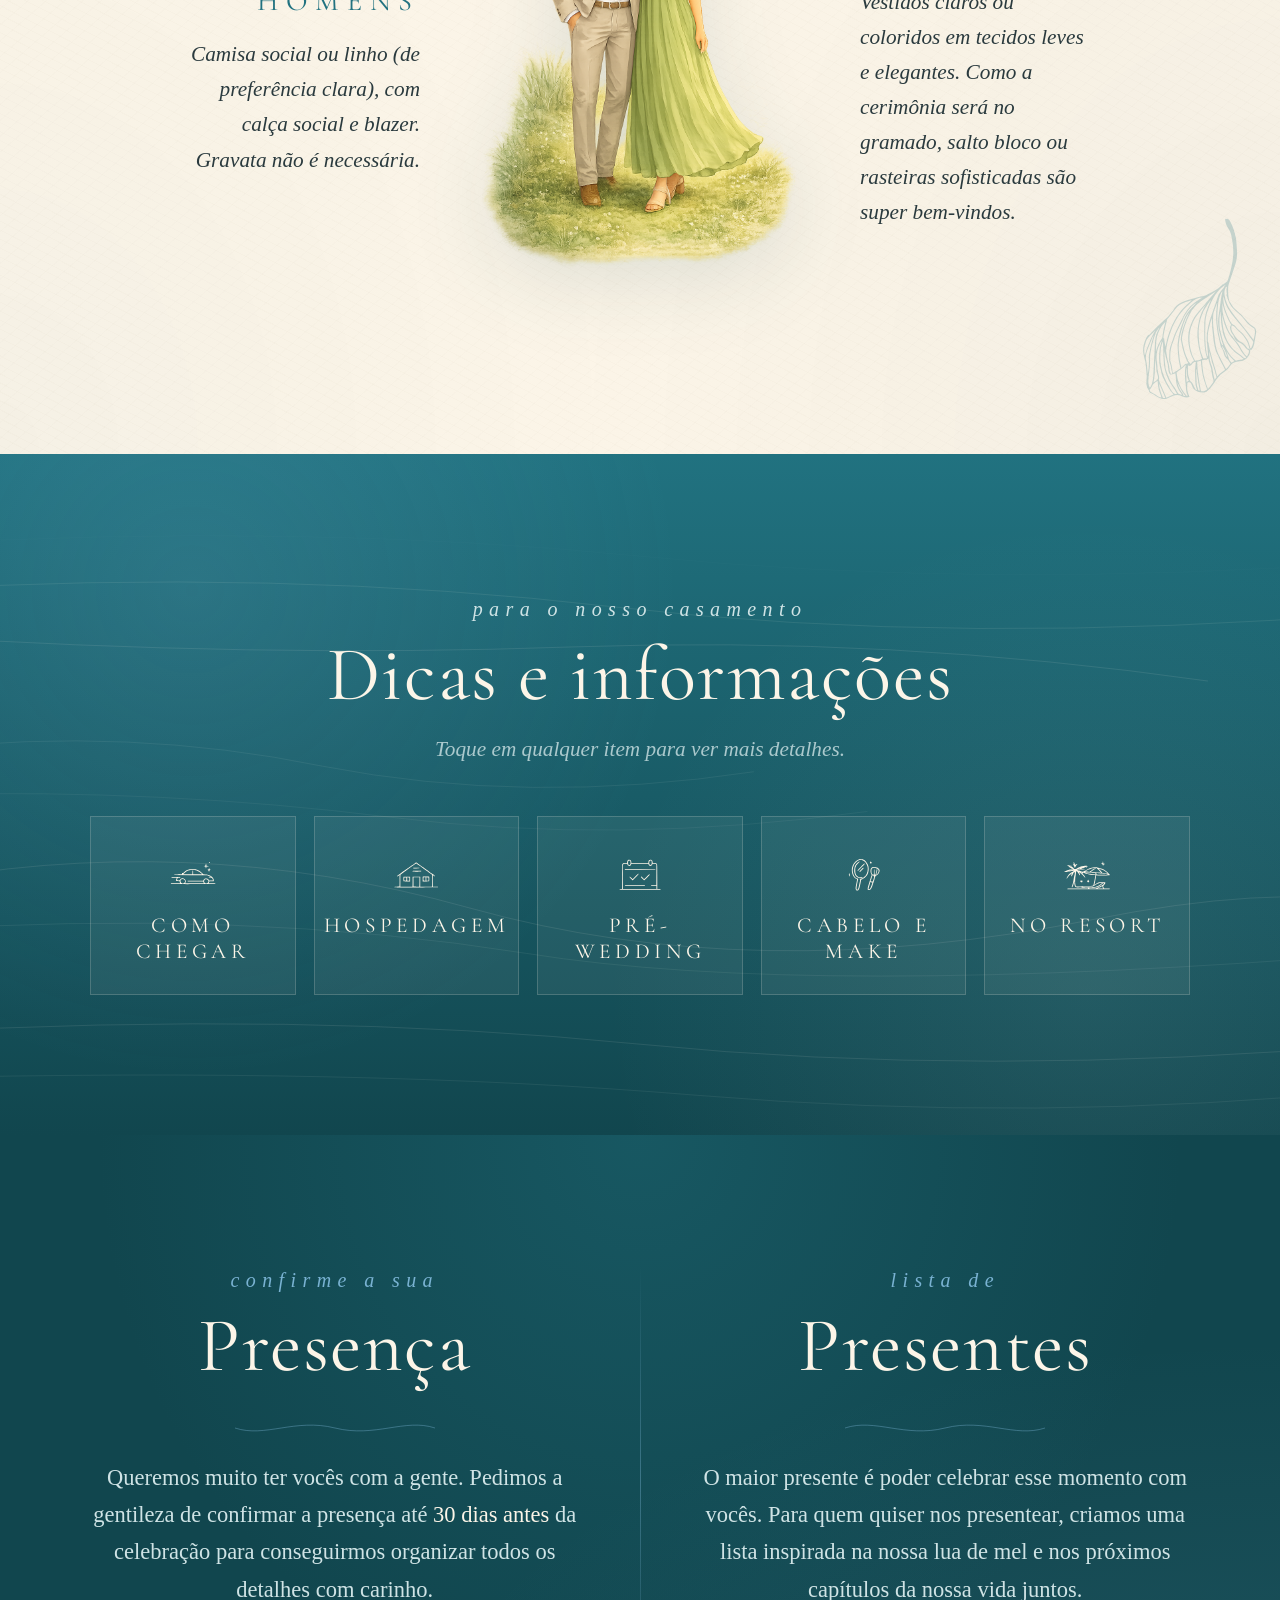
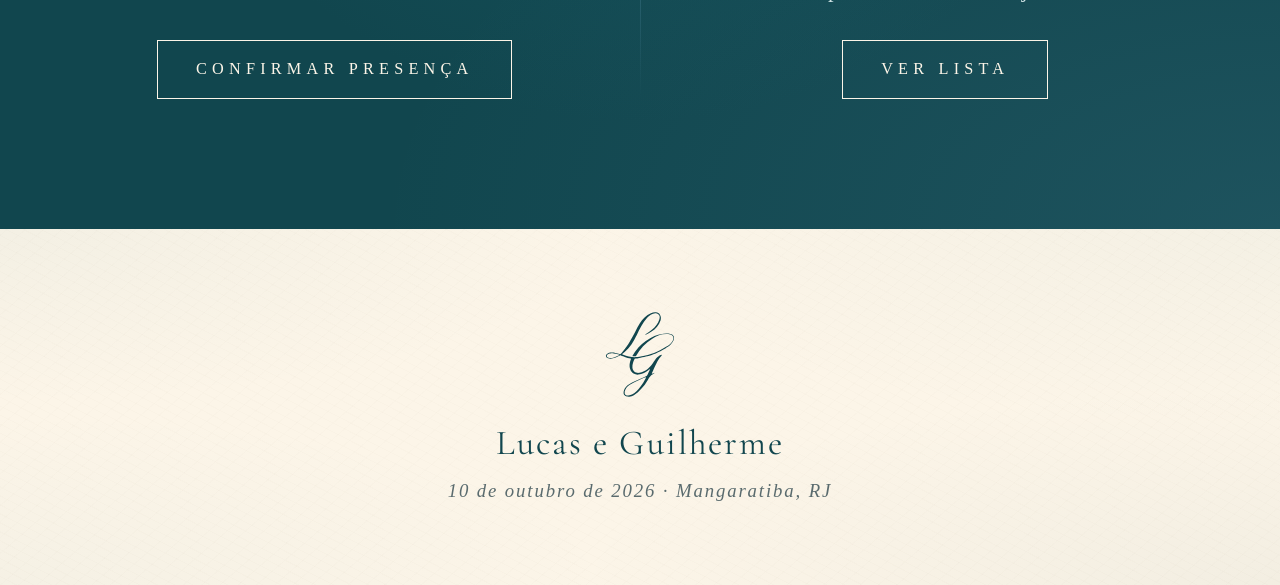
==== commit 035bbabb: "RSVP: atualiza WhatsApp de confirmação para (11) 99570-4282 Co-Authored-By: Claude Opus 4.8 (1M cont" ====
--- a/index.html
+++ b/index.html
@@ -4,6 +4,14 @@
 <meta charset="UTF-8">
 <meta name="viewport" content="width=device-width, initial-scale=1.0">
 <meta name="robots" content="noindex, nofollow">
+<!-- Google tag (gtag.js) -->
+<script async src="https://www.googletagmanager.com/gtag/js?id=G-W0YH6Z04YT"></script>
+<script>
+  window.dataLayer = window.dataLayer || [];
+  function gtag(){dataLayer.push(arguments);}
+  gtag('js', new Date());
+  gtag('config', 'G-W0YH6Z04YT');
+</script>
 <title>Lucas e Guilherme · 10.10.2026</title>
 <link rel="preconnect" href="https://fonts.googleapis.com">
 <link rel="preconnect" href="https://fonts.gstatic.com" crossorigin>
@@ -222,7 +230,7 @@
       <p class="rsvp-text">
         Queremos muito ter vocês com a gente. Pedimos a gentileza de confirmar a presença até <strong>30 dias antes</strong> da celebração para conseguirmos organizar todos os detalhes com carinho.
       </p>
-      <a class="cta-btn" href="https://wa.me/5522992259785?text=Ol%C3%A1!%20Gostaria%20de%20confirmar%20presen%C3%A7a%20no%20casamento%20do%20Lucas%20e%20do%20Guilherme%20(10%2F10%2F2026)." target="_blank" rel="noopener">Confirmar presença</a>
+      <a class="cta-btn" href="https://wa.me/5511995704282?text=Ol%C3%A1!%20Gostaria%20de%20confirmar%20presen%C3%A7a%20no%20casamento%20do%20Lucas%20e%20do%20Guilherme%20(10%2F10%2F2026)." target="_blank" rel="noopener">Confirmar presença</a>
     </div>
 
     <div class="rsvp-divider" aria-hidden="true"></div>
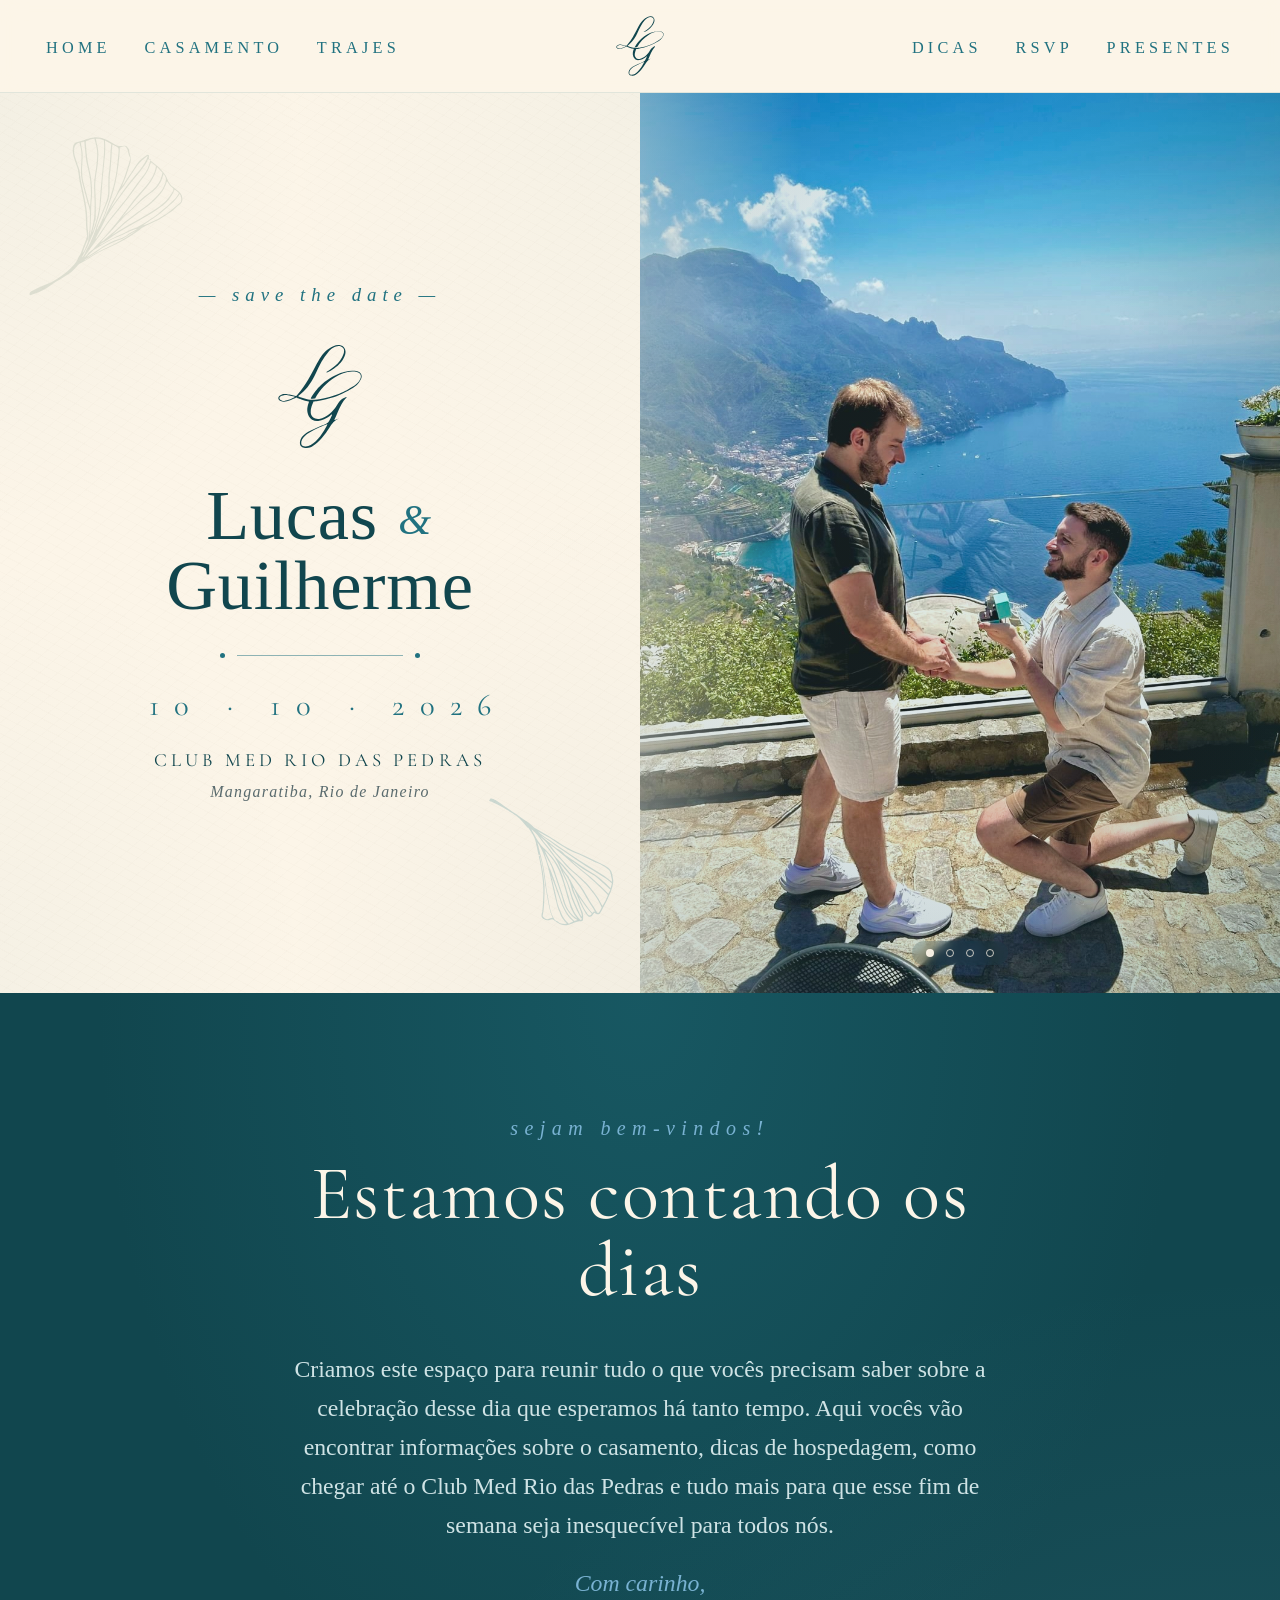
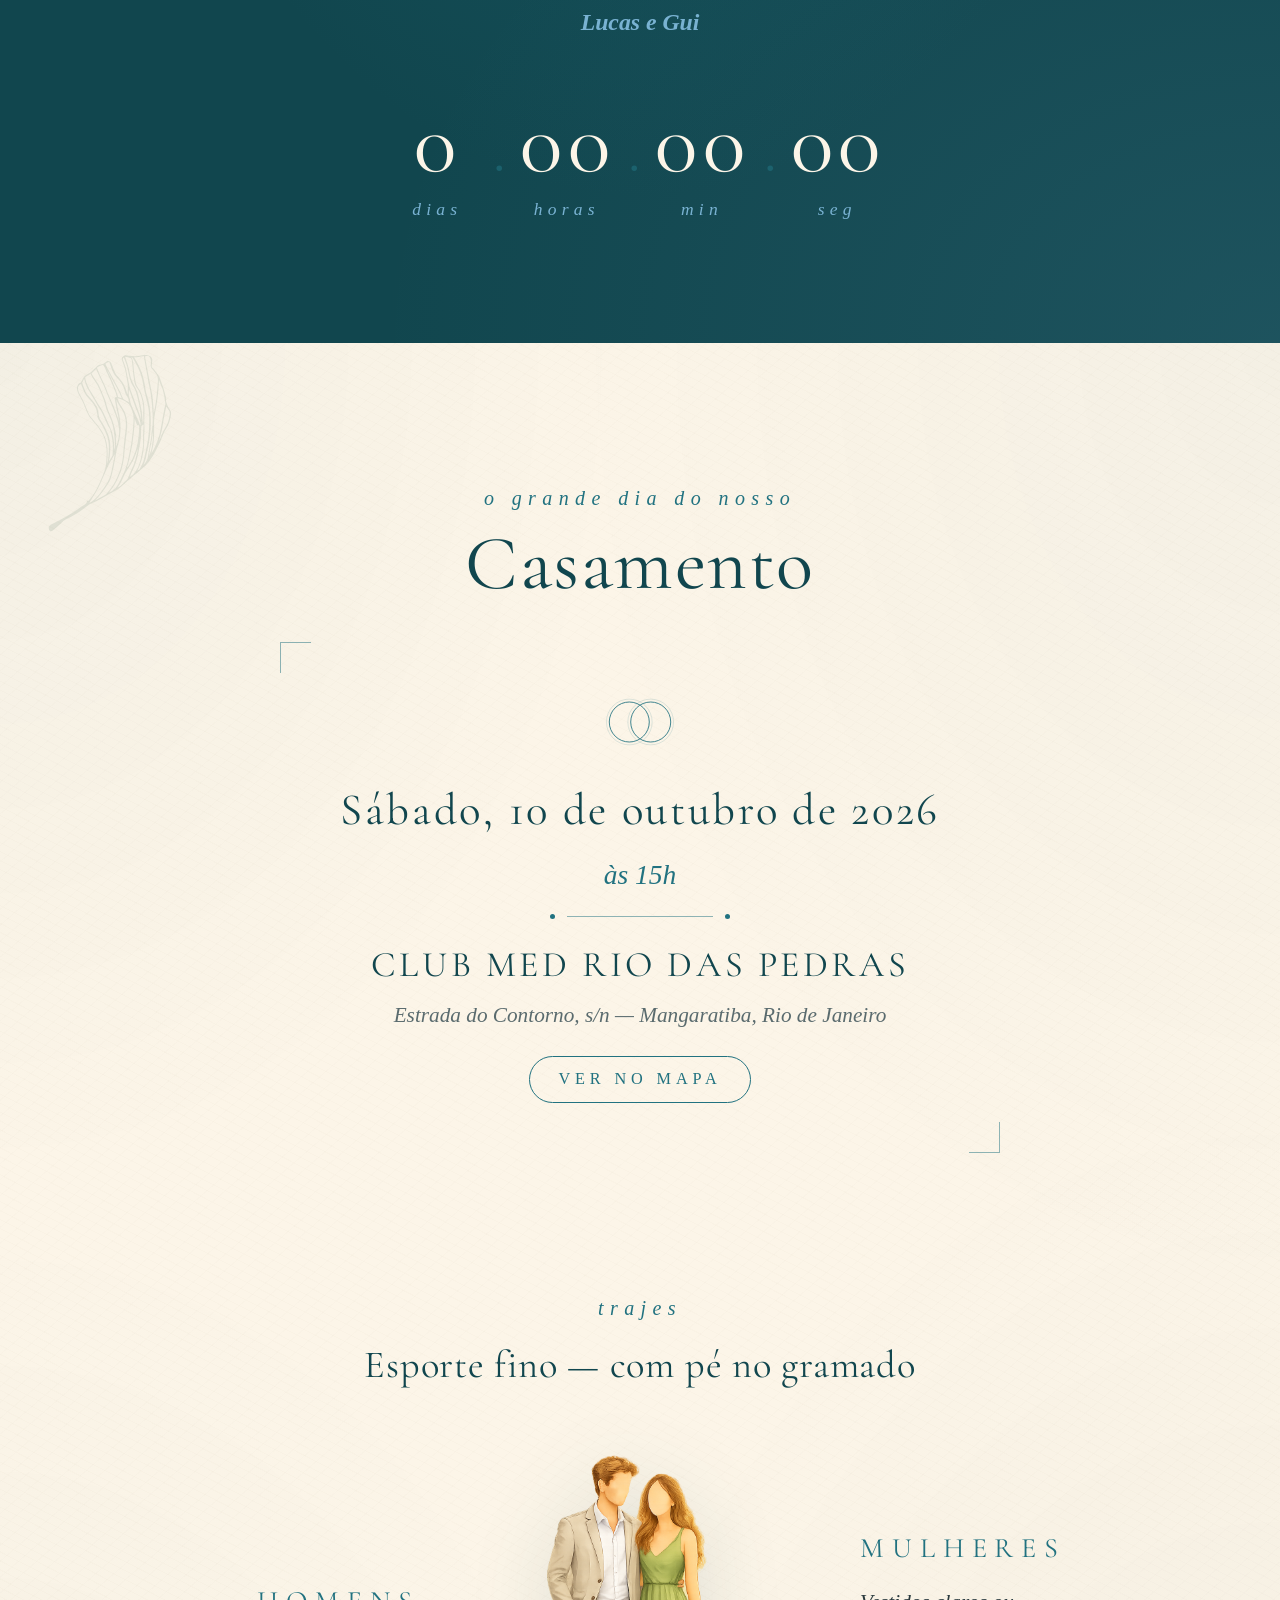
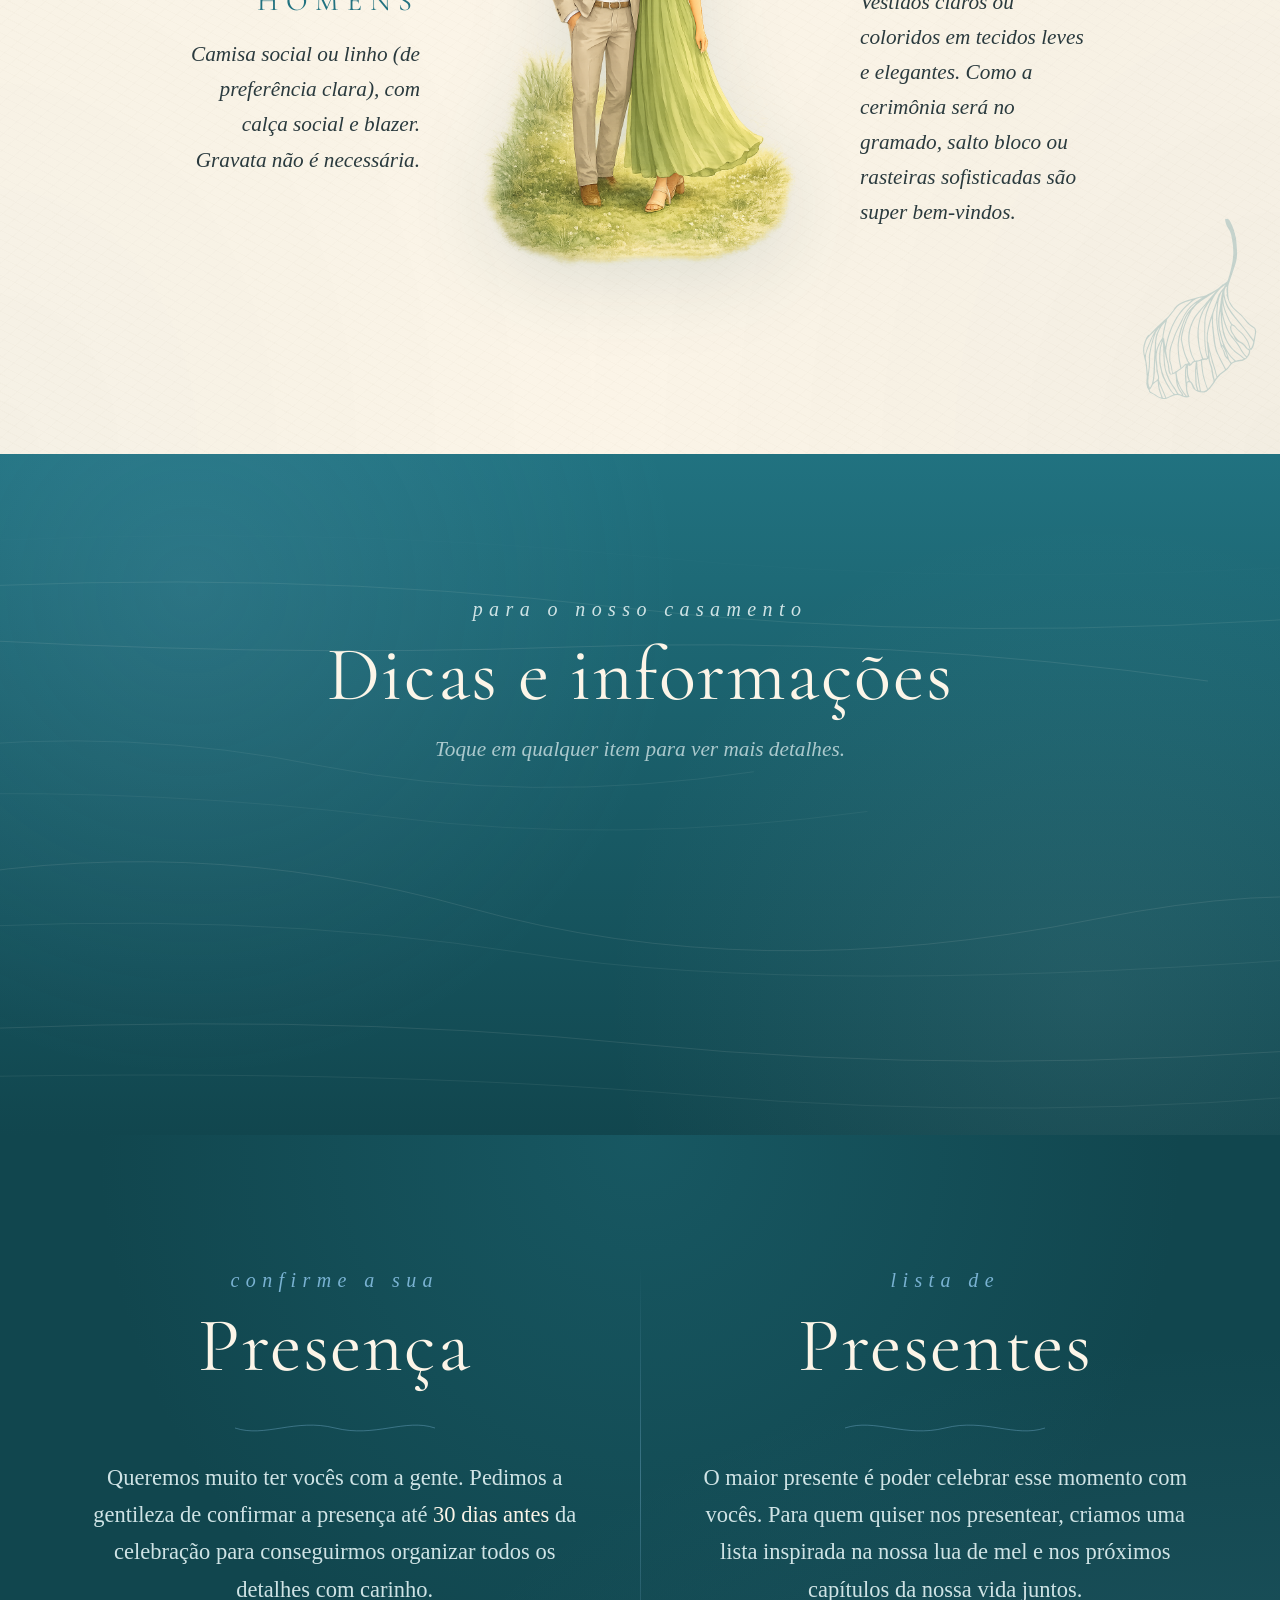
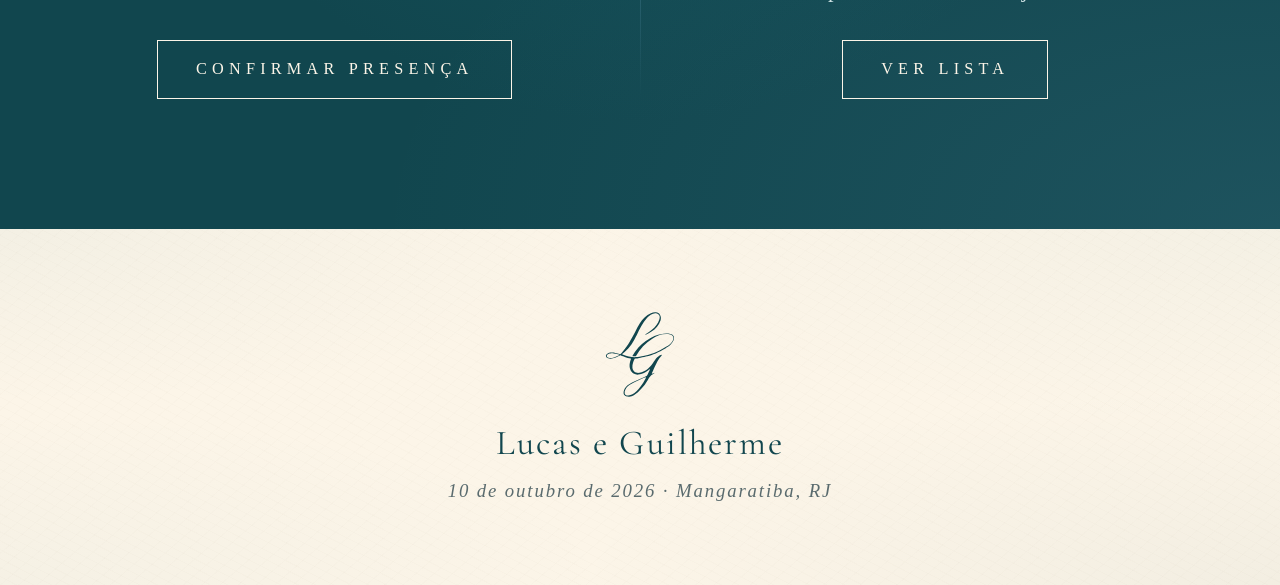
==== commit d0ddfebd: "Hospedagem: adiciona outras opções em Angra dos Reis com links do Booking Nova seção "Outras opções " ====
--- a/index.html
+++ b/index.html
@@ -323,6 +323,46 @@
     <div class="modal-cta">
       <a class="link-pill" href="https://www.clubmed.com.br/r/rio-das-pedras/y" target="_blank" rel="noopener">Reservar no Club Med</a>
     </div>
+    <p class="modal-subhead">Outras opções em Angra dos Reis</p>
+    <div class="make-cards">
+      <div class="make-card">
+        <div class="make-card-info">
+          <p class="make-card-name">Portogalo Suite Hotel</p>
+          <p class="make-card-loc">20 min de carro até o Club Med</p>
+        </div>
+        <a class="make-contact" href="https://www.booking.com/Share-8inUxaP" target="_blank" rel="noopener" aria-label="Reservar o Portogalo Suite Hotel no Booking">
+          <svg viewBox="0 0 24 24" aria-hidden="true"><use href="#ic-bed"/></svg>
+        </a>
+      </div>
+      <div class="make-card">
+        <div class="make-card-info">
+          <p class="make-card-name">Porto Marina Rede Mont Blanc</p>
+          <p class="make-card-loc">34 min de carro até o Club Med</p>
+        </div>
+        <a class="make-contact" href="https://www.booking.com/Share-sfskMyS" target="_blank" rel="noopener" aria-label="Reservar o Porto Marina Rede Mont Blanc no Booking">
+          <svg viewBox="0 0 24 24" aria-hidden="true"><use href="#ic-bed"/></svg>
+        </a>
+      </div>
+      <div class="make-card">
+        <div class="make-card-info">
+          <p class="make-card-name">Pousada Onda de Mar</p>
+          <p class="make-card-loc">25 min de carro até o Club Med</p>
+        </div>
+        <a class="make-contact" href="https://www.booking.com/Share-kieWke" target="_blank" rel="noopener" aria-label="Reservar a Pousada Onda de Mar no Booking">
+          <svg viewBox="0 0 24 24" aria-hidden="true"><use href="#ic-bed"/></svg>
+        </a>
+      </div>
+      <div class="make-card">
+        <div class="make-card-info">
+          <p class="make-card-name">Pousada Casa da Praia Angra</p>
+          <p class="make-card-loc">41 min de carro até o Club Med</p>
+        </div>
+        <a class="make-contact" href="https://www.booking.com/Share-Ic1wTD" target="_blank" rel="noopener" aria-label="Reservar a Pousada Casa da Praia Angra no Booking">
+          <svg viewBox="0 0 24 24" aria-hidden="true"><use href="#ic-bed"/></svg>
+        </a>
+      </div>
+    </div>
+    <p class="modal-note">Você também pode buscar flats e apartamentos no <a href="https://www.airbnb.com.br/s/Mangaratiba--RJ" target="_blank" rel="noopener">Airbnb pela região de Mangaratiba</a>.</p>
   </div>
 </div>
 
@@ -413,6 +453,14 @@
   <defs>
     <symbol id="ic-whatsapp" viewBox="0 0 24 24">
       <path fill="currentColor" d="M17.472 14.382c-.297-.149-1.758-.867-2.03-.967-.273-.099-.471-.148-.67.15-.197.297-.767.966-.94 1.164-.173.199-.347.223-.644.075-.297-.15-1.255-.463-2.39-1.475-.883-.788-1.48-1.761-1.653-2.059-.173-.297-.018-.458.13-.606.134-.133.298-.347.446-.52.149-.174.198-.298.298-.497.099-.198.05-.371-.025-.52-.075-.149-.669-1.612-.916-2.207-.242-.579-.487-.5-.669-.51l-.57-.01c-.198 0-.52.074-.792.372-.272.297-1.04 1.016-1.04 2.479 0 1.462 1.065 2.875 1.213 3.074.149.198 2.096 3.2 5.077 4.487.709.306 1.262.489 1.694.625.712.227 1.36.195 1.871.118.571-.085 1.758-.719 2.006-1.413.248-.694.248-1.289.173-1.413-.074-.124-.272-.198-.57-.347m-5.421 7.403h-.004a9.87 9.87 0 01-5.031-1.378l-.361-.214-3.741.982.998-3.648-.235-.374a9.86 9.86 0 01-1.51-5.26c.001-5.45 4.436-9.884 9.888-9.884 2.64 0 5.122 1.03 6.988 2.898a9.825 9.825 0 012.893 6.994c-.003 5.45-4.437 9.885-9.885 9.885m8.413-18.297A11.815 11.815 0 0012.05 0C5.495 0 .16 5.335.157 11.892c0 2.096.547 4.142 1.588 5.945L.057 24l6.305-1.654a11.882 11.882 0 005.683 1.448h.005c6.554 0 11.89-5.335 11.893-11.893a11.821 11.821 0 00-3.48-8.413z"/>
+    </symbol>
+    <symbol id="ic-bed" viewBox="0 0 24 24">
+      <g fill="none" stroke="currentColor" stroke-width="1.8" stroke-linecap="round" stroke-linejoin="round">
+        <path d="M3 20v-9a2 2 0 012-2h14a2 2 0 012 2v9"/>
+        <path d="M3 15h18"/>
+        <path d="M7.5 11.5V10a1 1 0 011-1h2.5a1 1 0 011 1v1.5"/>
+        <path d="M12 11.5V10a1 1 0 011-1h2.5a1 1 0 011 1v1.5"/>
+      </g>
     </symbol>
     <symbol id="ic-instagram" viewBox="0 0 24 24">
       <g fill="none" stroke="currentColor" stroke-width="1.8">
--- a/styles.css
+++ b/styles.css
@@ -1036,6 +1036,19 @@
   z-index: 2;
 }
 
+.modal-subhead {
+  font-family: var(--font-display);
+  font-size: 20px;
+  letter-spacing: 0.04em;
+  color: var(--deep);
+  text-align: center;
+  margin: 34px 0 4px;
+  padding-top: 24px;
+  border-top: 1px solid rgba(33, 114, 128, 0.18);
+  position: relative;
+  z-index: 2;
+}
+
 .make-card {
   display: flex;
   align-items: center;
@@ -1098,6 +1111,11 @@
   margin: 14px 0 0;
   position: relative;
   z-index: 2;
+}
+.modal-note a {
+  color: var(--teal);
+  text-decoration: underline;
+  text-underline-offset: 2px;
 }
 
 @media (max-width: 720px) {
